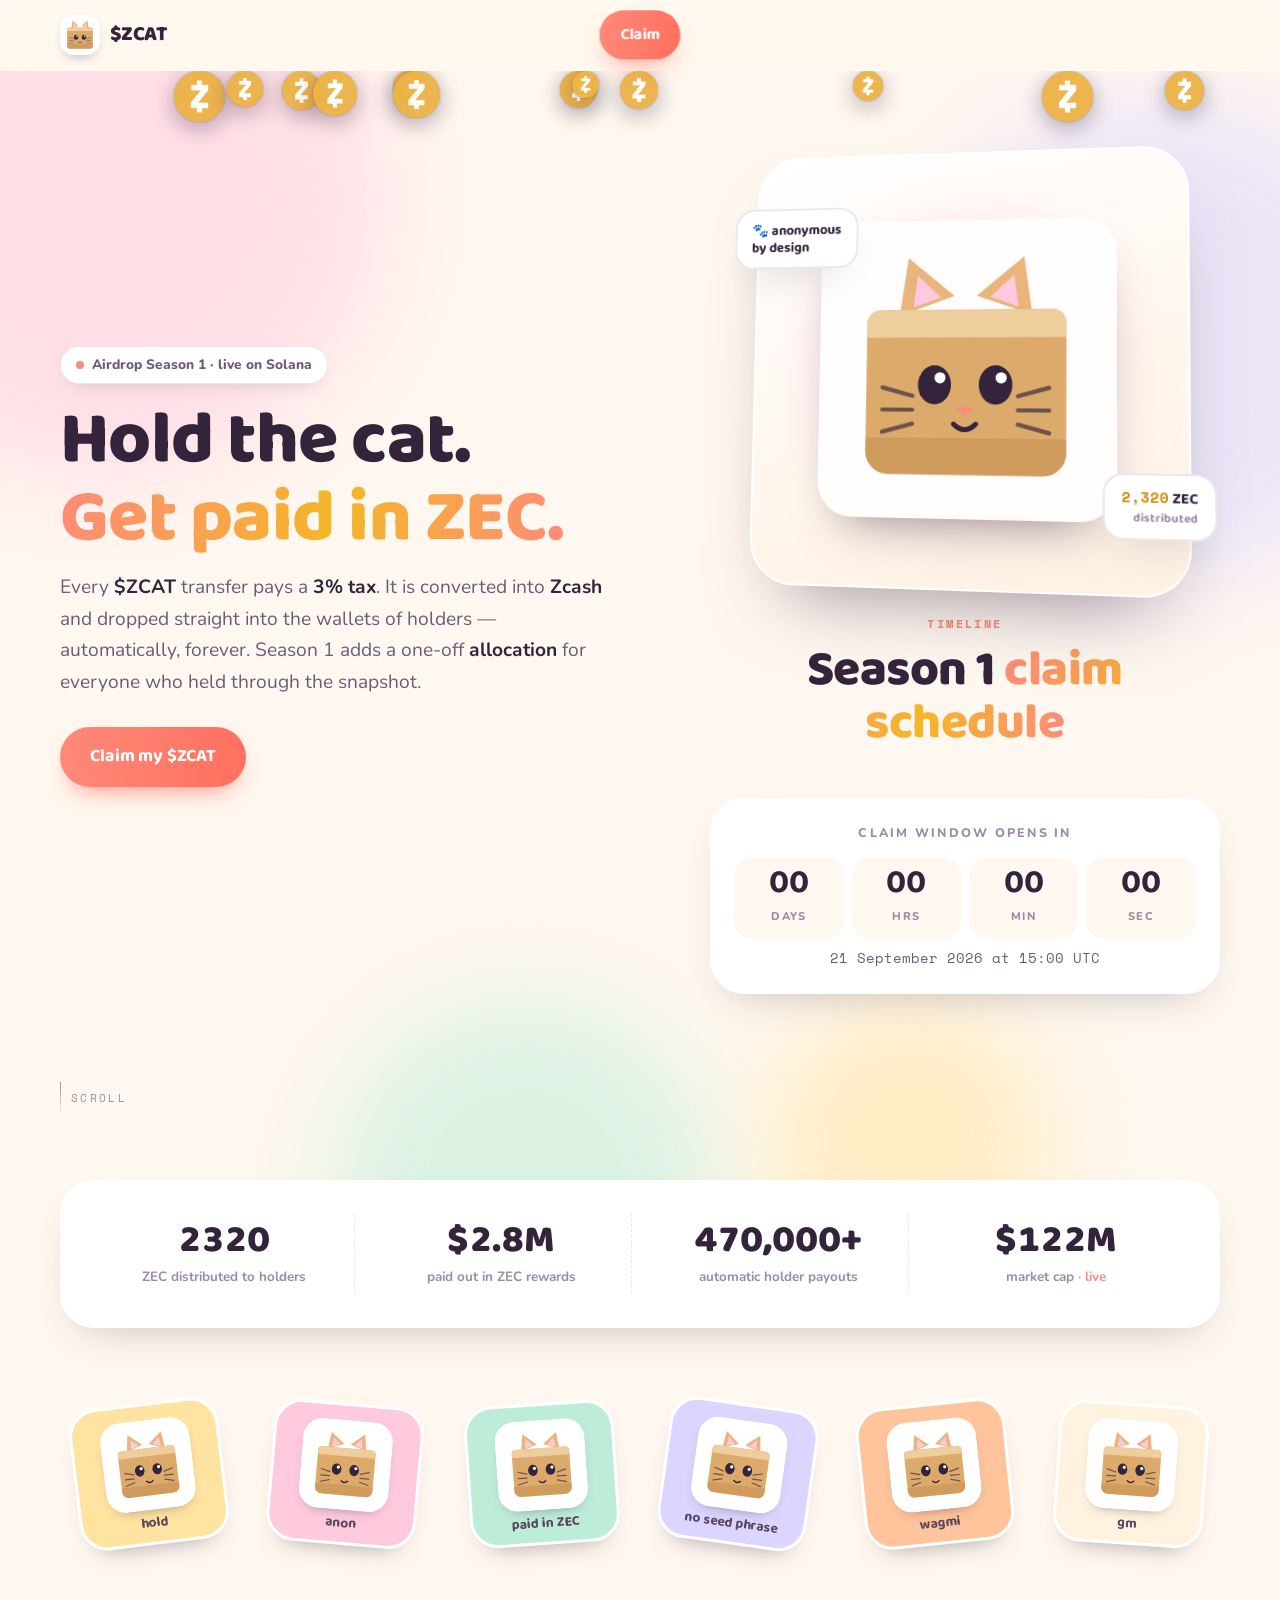
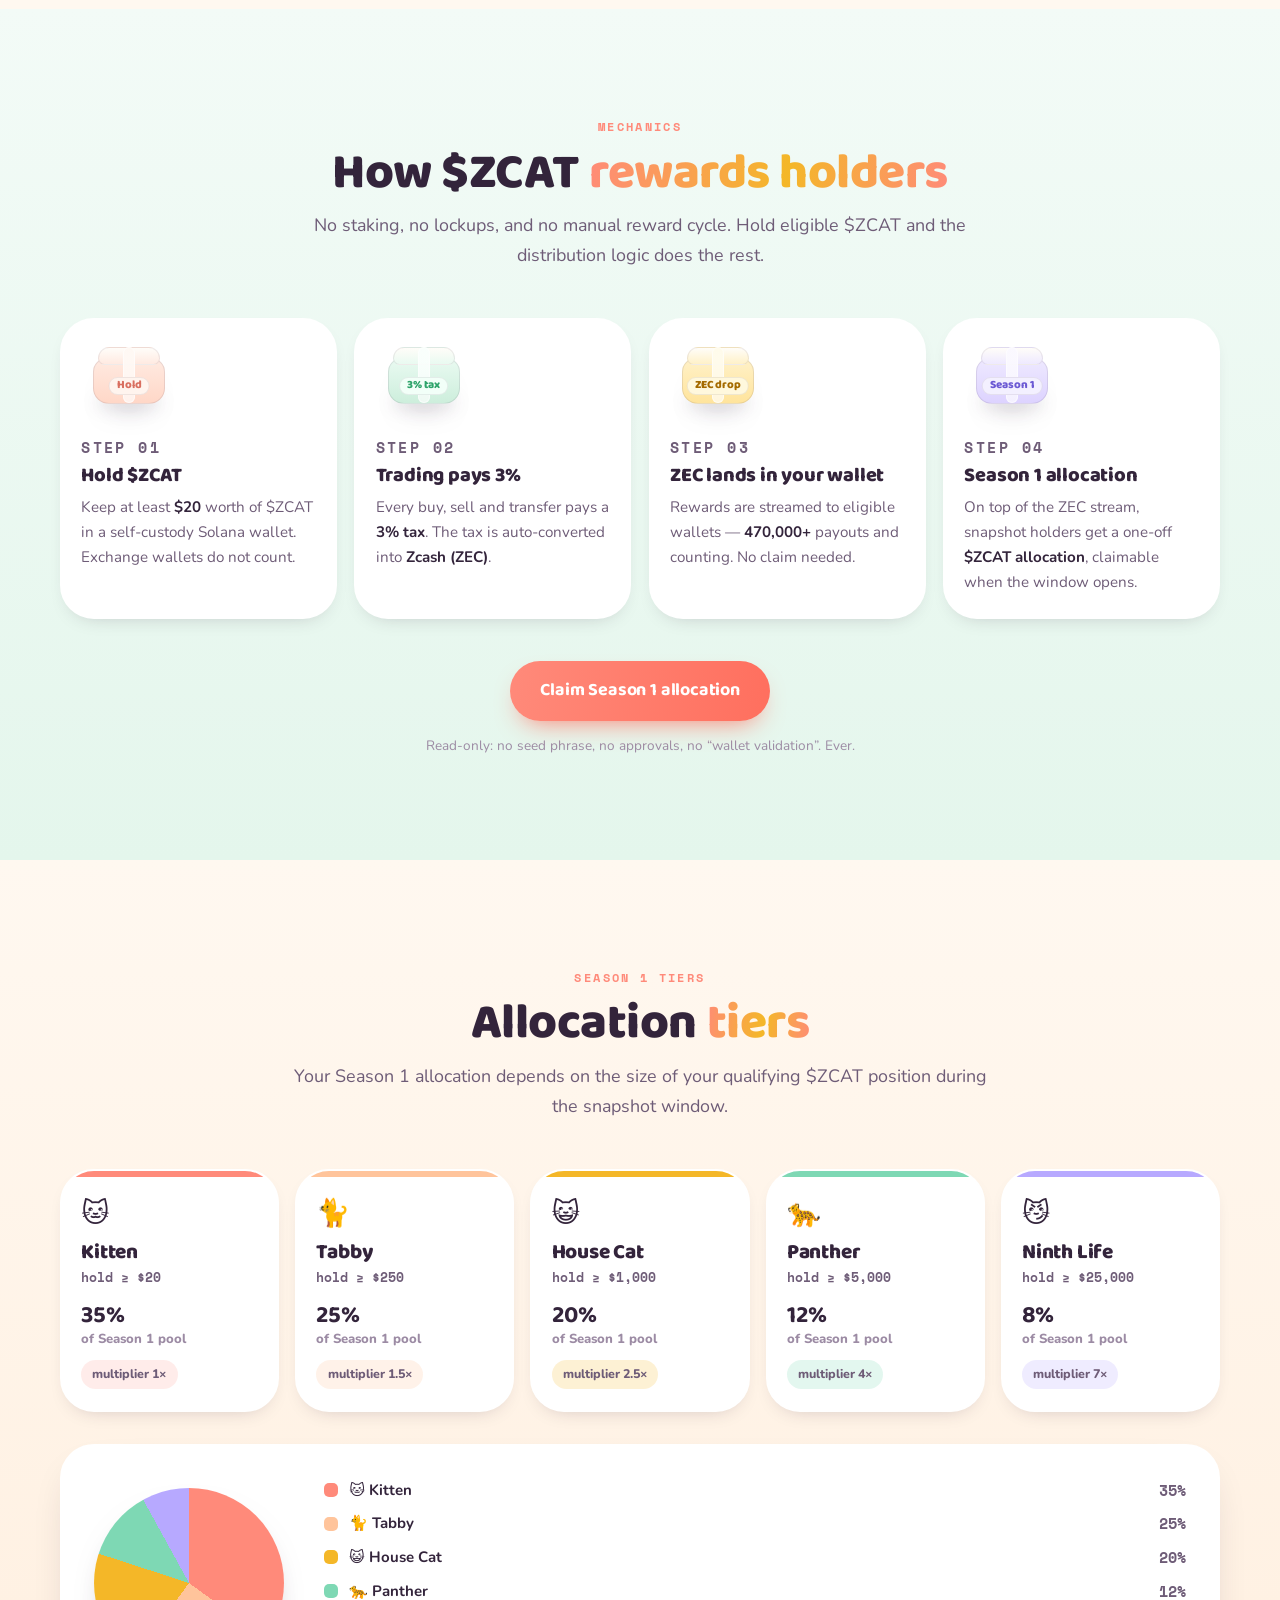
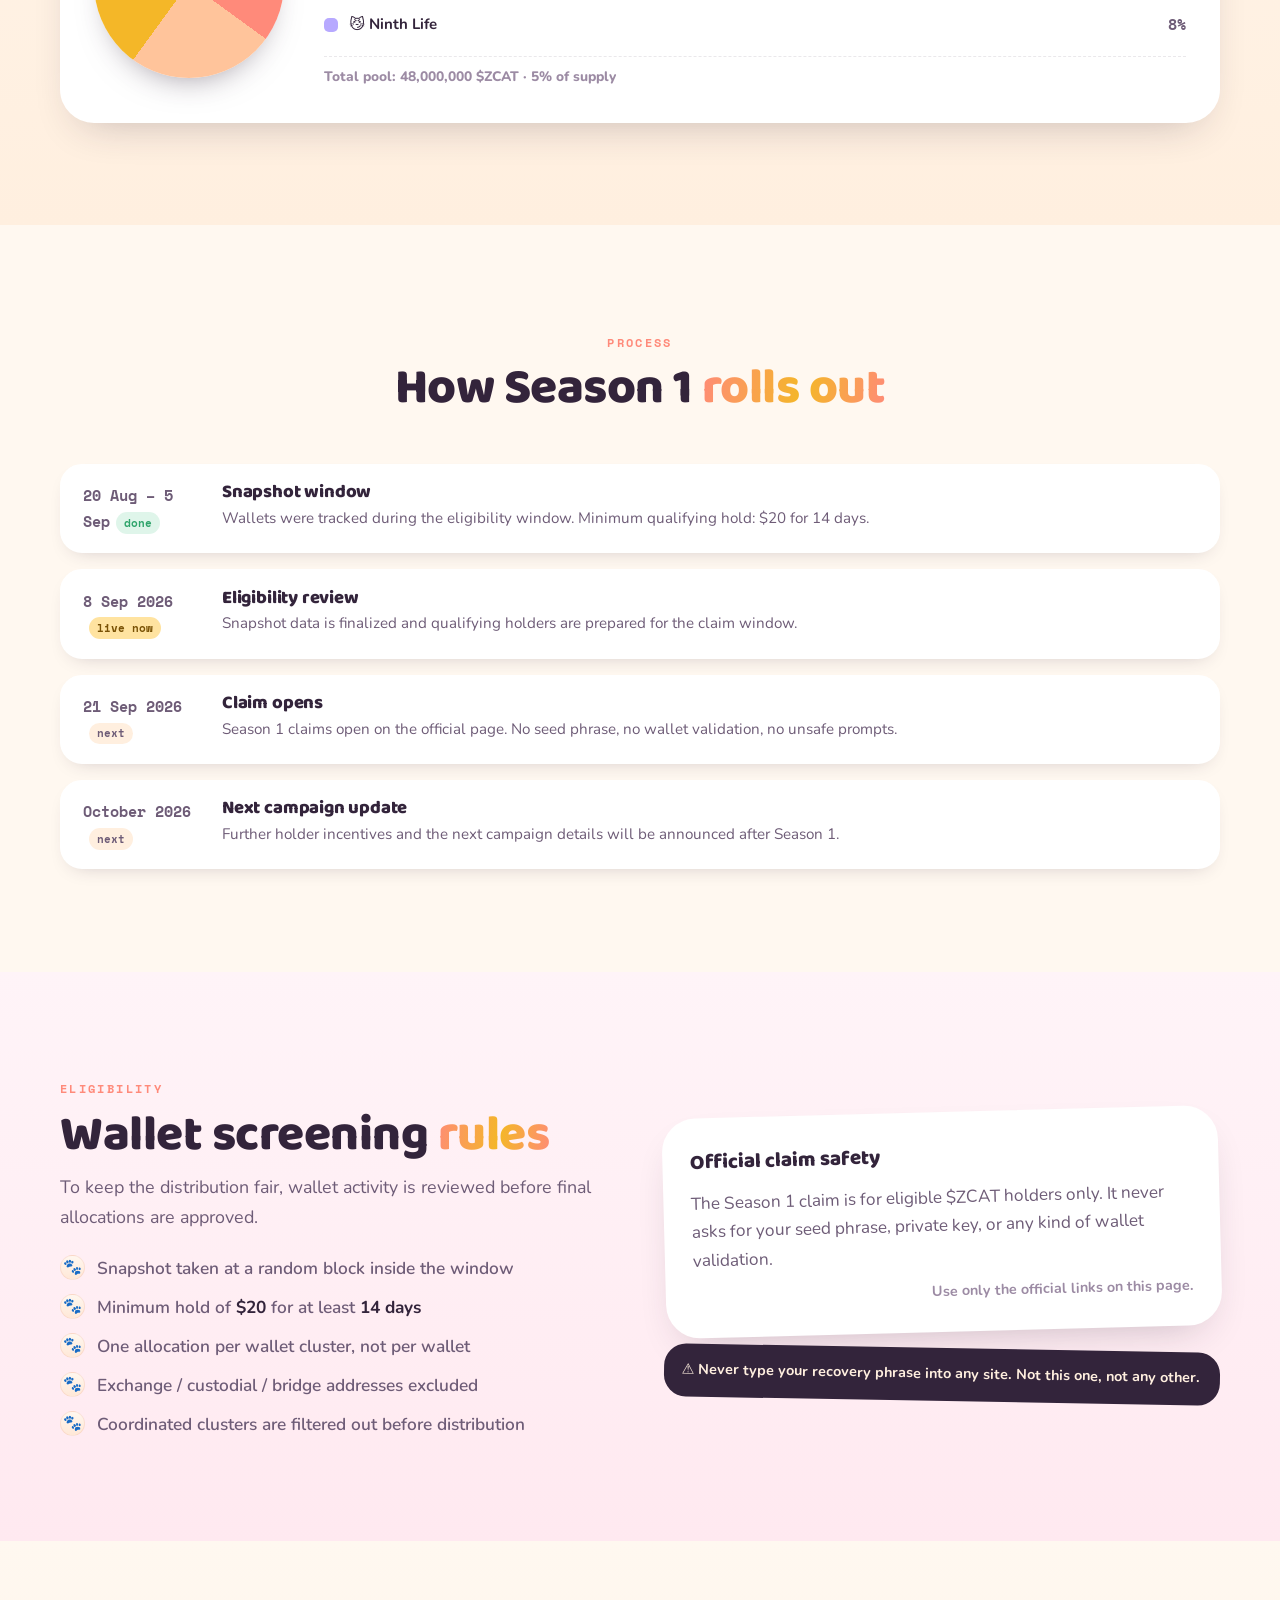
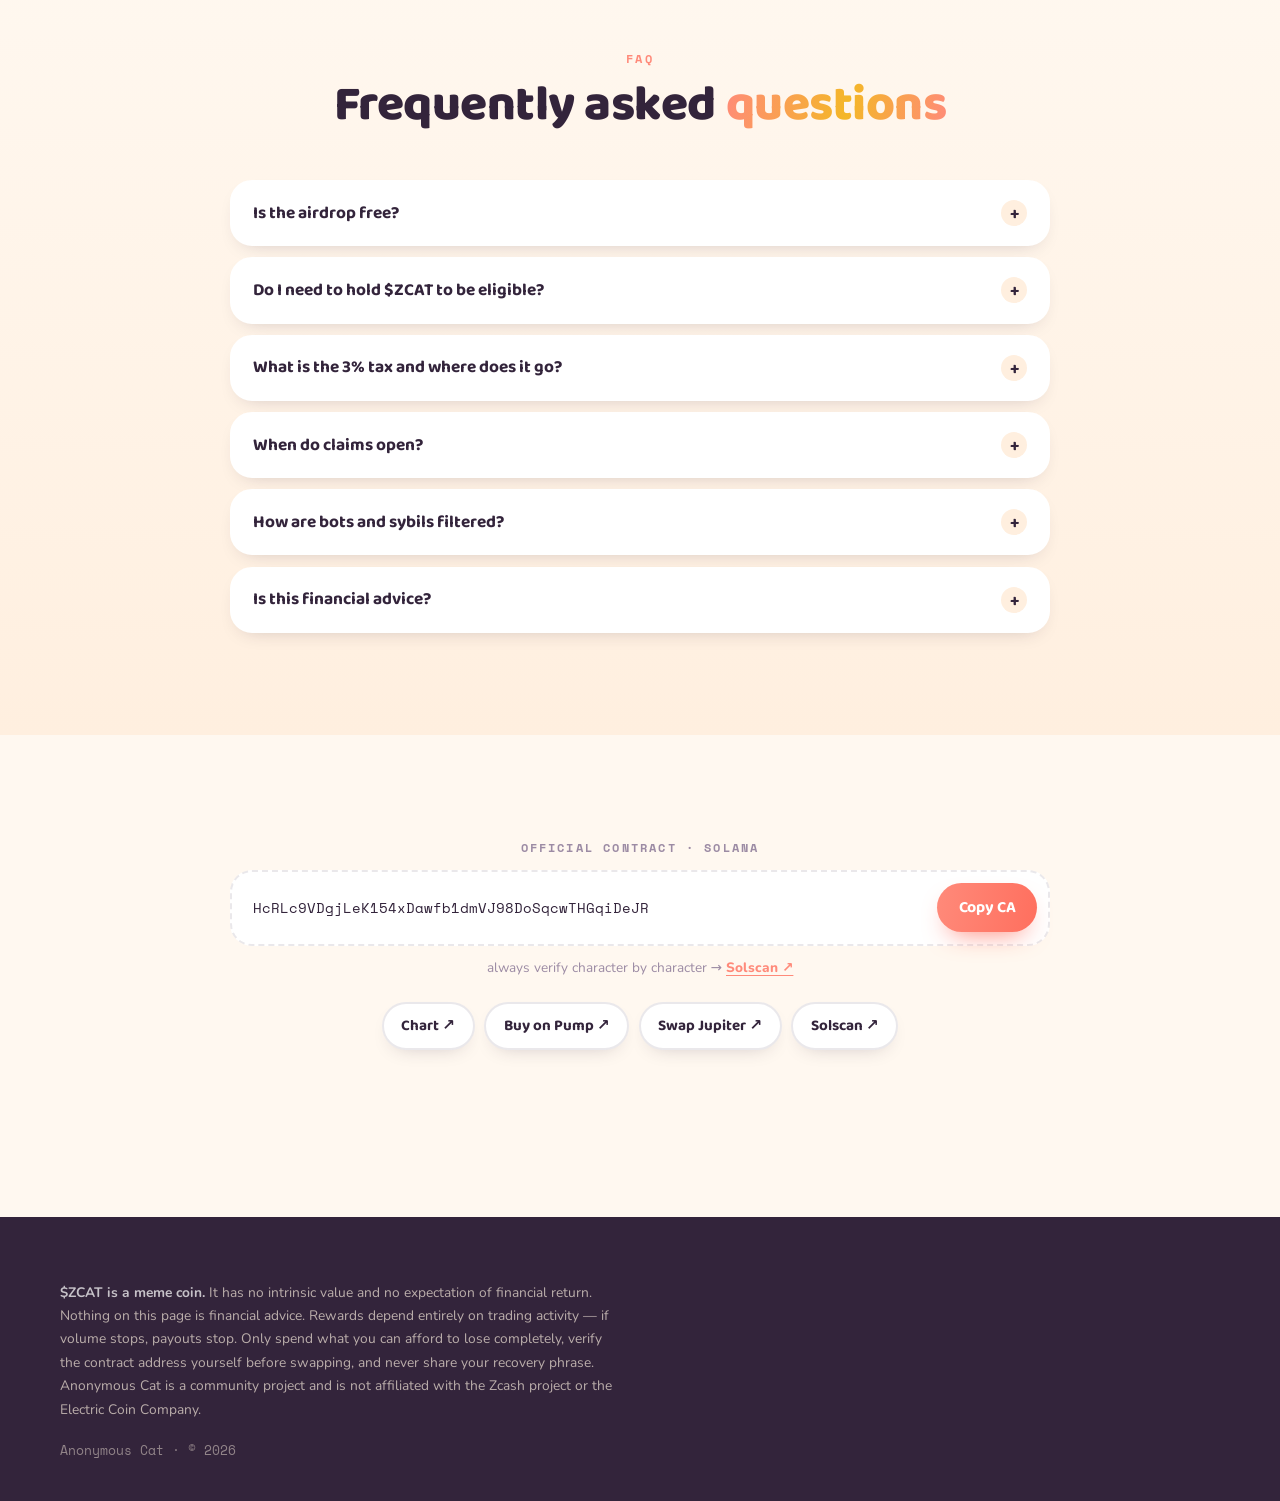
==== index.html @ 26d707ba "Add files via upload" ====
<!DOCTYPE html>
<html lang="en">
<head>
<meta charset="utf-8">
<meta name="viewport" content="width=device-width, initial-scale=1">
<title>ZCAT — Anonymous Cat · Airdrop Season 1</title>
<meta name="description" content="$ZCAT airdrop Season 1 on Solana. Hold the cat, get paid in ZEC. 3% of every transfer is converted to Zcash and dropped to holders.">
<meta name="theme-color" content="#FFF7EE">
<meta name="color-scheme" content="light">
<meta property="og:title" content="ZCAT — Anonymous Cat · Airdrop Season 1">
<meta property="og:description" content="Hold the cat, get paid in ZEC. 3% of every transfer goes to holders in Zcash.">
<meta property="og:image" content="img/og.jpg">
<meta name="twitter:card" content="summary_large_image">
<meta name="twitter:image" content="img/og.jpg">
<!-- иконки — официальный аватар токена из метаданных Dexscreener -->
<link rel="icon" href="https://cdn.dexscreener.com/cms/images/-DNNIYh0wlMsd_v4?width=128&height=128&quality=95&format=auto">
<link rel="apple-touch-icon" href="https://cdn.dexscreener.com/cms/images/-DNNIYh0wlMsd_v4?width=180&height=180&quality=95&format=auto">
<link rel="preconnect" href="https://fonts.googleapis.com">
<link rel="preconnect" href="https://fonts.gstatic.com" crossorigin>
<link rel="preconnect" href="https://cdn.dexscreener.com" crossorigin>
<link href="https://fonts.googleapis.com/css2?family=Baloo+2:wght@500;600;700;800&family=Nunito:wght@400;600;700;800&family=Space+Mono:wght@400;700&display=swap" rel="stylesheet">
<link rel="stylesheet" href="css/style.css?v=20260907p">
<script>
  /* фолбэк, если CDN недоступен: локальный векторный кот в пакете */
  function zcatFallback(img){
    img.onerror = null;
    img.src = 'img/cat-fallback.svg';
  }
</script>
</head>
<body>

<div class="progress" id="progress" aria-hidden="true"></div>

<!-- ============================ LIVE TICKER ============================ -->
<a class="ticker" id="ticker" href="https://dexscreener.com/solana/btccxxtfi7a9xjte1exkn38jgie35s6gnerxd8dm61rc" target="_blank" rel="noopener noreferrer" aria-label="Live ZCAT market data on Dexscreener">
  <span class="ticker__live">LIVE</span>
  <span class="ticker__sep"></span>
  <span class="ticker__item">ZCAT <b id="tkPrice">–</b></span>
  <span class="ticker__sep"></span>
  <span class="ticker__item hide-sm">24h <b id="tkChange">–</b></span>
  <span class="ticker__sep hide-sm"></span>
  <span class="ticker__item hide-sm">MCap <b id="tkMcap">–</b></span>
  <span class="ticker__sep hide-sm"></span>
  <span class="ticker__item hide-sm">Liq <b id="tkLiq">–</b></span>
  <span class="ticker__sep"></span>
  <span class="ticker__item">ZEC <b id="tkZec">–</b></span>
  <span class="ticker__note hide-sm">powered by Dexscreener</span>
</a>

<!-- ============================ HEADER ============================ -->
<header class="nav" id="nav">
  <div class="shell nav__in">
    <a class="brand" href="#top">
      <span class="brand__ava brand__ava--mat"><img referrerpolicy="no-referrer" src="https://cdn.dexscreener.com/cms/images/-DNNIYh0wlMsd_v4?width=200&height=200&quality=95&format=auto" alt="" width="40" height="40" data-img="logo" onerror="zcatFallback(this)"></span>
      <span class="brand__txt">$ZCAT</span>
    </a>

    <div class="nav__cta">
      <button class="btn btn--main mag" type="button" data-claim>Claim</button>
    </div>
  </div>
</header>

<main id="top">

<!-- ============================ HERO ============================ -->
<section class="hero">
  <div class="blobs" aria-hidden="true">
    <span class="blob blob--1"></span>
    <span class="blob blob--2"></span>
    <span class="blob blob--3"></span>
    <span class="blob blob--4"></span>
  </div>
  <div class="coins" id="coins" aria-hidden="true"></div>
  <div class="paws" id="paws" aria-hidden="true"></div>

  <div class="shell hero__in">
    <div class="hero__copy">
      <p class="chip reveal"><span class="chip__dot"></span> Airdrop Season 1 · live on Solana</p>

      <h1 class="hero__h reveal">
        Hold the cat.<br>
        <span class="grad">Get paid in ZEC.</span>
      </h1>

      <p class="hero__p reveal">
        Every <b>$ZCAT</b> transfer pays a <b>3% tax</b>. It is converted into <b>Zcash</b> and dropped straight
        into the wallets of holders — automatically, forever. Season 1 adds a one-off <b>allocation</b> for
        everyone who held through the snapshot.
      </p>

      <div class="hero__cta reveal">
        <button class="btn btn--main btn--xl mag" type="button" data-claim>Claim my $ZCAT</button>
      </div>

      <ul class="hero__trust reveal">
        <li><span><b>Solana</b> SPL</span></li>
        <li><span><b>ZCAT/ZEC</b> pair</span></li>
        <li><span><b>2,320 ZEC</b> already paid out</span></li>
        <li><span><b>470k+</b> payouts</span></li>
      </ul>
    </div>

    <div class="hero__art">
      <div class="hero__card" id="heroCard">
        <div class="hero__glow" aria-hidden="true"></div>
        <img class="hero__cat" id="heroCat"
             src="https://cdn.dexscreener.com/cms/images/-DNNIYh0wlMsd_v4?width=800&height=800&quality=95&format=auto"
             alt="ZCAT — Anonymous Cat" width="480" height="480"
             onerror="zcatFallback(this)">
        <div class="hero__tag hero__tag--l">🐾 anonymous<br>by design</div>
        <div class="hero__tag hero__tag--r"><span id="heroZecTicker">2,320</span> ZEC<br><i>distributed</i></div>
      </div>

      <div class="hero__schedule reveal" id="timeline">
        <header class="sec__head sec__head--hero">
          <p class="eyebrow">Timeline</p>
          <h2 class="sec__h">Season 1 <span class="grad">claim schedule</span></h2>
        </header>

        <div class="clock clock--hero">
          <p class="clock__label">Claim window opens in</p>
          <div class="clock__grid" id="clock">
            <div><b id="cdD">--</b><span>days</span></div>
            <div><b id="cdH">--</b><span>hrs</span></div>
            <div><b id="cdM">--</b><span>min</span></div>
            <div><b id="cdS">--</b><span>sec</span></div>
          </div>
          <p class="clock__date" id="claimDate">—</p>
        </div>
      </div>
    </div>
  </div>

  <div class="scroll-hint" aria-hidden="true"><span></span>scroll</div>
</section>

<!-- ============================ STATS ============================ -->
<section class="stats">
  <div class="shell stats__grid">
    <div class="stat reveal">
      <p class="stat__n"><span class="od" data-to="2320" data-dec="0">0</span></p>
      <p class="stat__l">ZEC distributed to holders</p>
    </div>
    <div class="stat reveal">
      <p class="stat__n">$<span class="od" data-to="2.8" data-dec="1">0</span>M</p>
      <p class="stat__l">paid out in ZEC rewards</p>
    </div>
    <div class="stat reveal">
      <p class="stat__n"><span class="od" data-to="470000" data-sep="1">0</span>+</p>
      <p class="stat__l">automatic holder payouts</p>
    </div>
    <div class="stat reveal">
      <p class="stat__n" id="statMcap">$122M</p>
      <p class="stat__l">market cap <i>· live</i></p>
    </div>
  </div>
</section>

<!-- ============================ STICKERS ============================ -->
<section class="tape" aria-label="ZCAT stickers">
  <div class="shell tape__in">
    <div class="sticker" style="--rot:-7deg;--bg:#FFE3A0"><img referrerpolicy="no-referrer" src="https://cdn.dexscreener.com/cms/images/-DNNIYh0wlMsd_v4?width=200&height=200&quality=95&format=auto" alt="ZCAT sticker" width="120" height="120" loading="lazy" onerror="zcatFallback(this)"><span>hold</span></div>
    <div class="sticker" style="--rot:5deg;--bg:#FFC9DE"><img referrerpolicy="no-referrer" src="https://cdn.dexscreener.com/cms/images/-DNNIYh0wlMsd_v4?width=200&height=200&quality=95&format=auto" alt="ZCAT sticker" width="120" height="120" loading="lazy" onerror="zcatFallback(this)"><span>anon</span></div>
    <div class="sticker" style="--rot:-4deg;--bg:#BDEDD8"><img referrerpolicy="no-referrer" src="https://cdn.dexscreener.com/cms/images/-DNNIYh0wlMsd_v4?width=200&height=200&quality=95&format=auto" alt="ZCAT sticker" width="120" height="120" loading="lazy" onerror="zcatFallback(this)"><span>paid in ZEC</span></div>
    <div class="sticker" style="--rot:8deg;--bg:#DCD5FF"><img referrerpolicy="no-referrer" src="https://cdn.dexscreener.com/cms/images/-DNNIYh0wlMsd_v4?width=200&height=200&quality=95&format=auto" alt="ZCAT sticker" width="120" height="120" loading="lazy" onerror="zcatFallback(this)"><span>no seed phrase</span></div>
    <div class="sticker" style="--rot:-6deg;--bg:#FFC49B"><img referrerpolicy="no-referrer" src="https://cdn.dexscreener.com/cms/images/-DNNIYh0wlMsd_v4?width=200&height=200&quality=95&format=auto" alt="ZCAT sticker" width="120" height="120" loading="lazy" onerror="zcatFallback(this)"><span>wagmi</span></div>
    <div class="sticker" style="--rot:4deg;--bg:#FFF3DF"><img referrerpolicy="no-referrer" src="https://cdn.dexscreener.com/cms/images/-DNNIYh0wlMsd_v4?width=200&height=200&quality=95&format=auto" alt="ZCAT sticker" width="120" height="120" loading="lazy" onerror="zcatFallback(this)"><span>gm</span></div>
  </div>
</section>

<!-- ============================ HOW IT WORKS ============================ -->
<section class="sec sec--mint" id="how">
  <div class="shell">
    <header class="sec__head reveal">
      <p class="eyebrow">Mechanics</p>
      <h2 class="sec__h">How $ZCAT <span class="grad">rewards holders</span></h2>
      <p class="sec__p">No staking, no lockups, and no manual reward cycle. Hold eligible $ZCAT and the distribution logic does the rest.</p>
    </header>

    <div class="steps">
      <article class="step reveal">
        <div class="step__ico" aria-hidden="true">
          <span class="step__parcel"><span class="step__parcel-label">Hold</span></span>
        </div>
        <p class="step__n">Step 01</p>
        <h3>Hold $ZCAT</h3>
        <p>Keep at least <b>$20</b> worth of $ZCAT in a self-custody Solana wallet. Exchange wallets do not count.</p>
      </article>
      <article class="step reveal">
        <div class="step__ico" aria-hidden="true">
          <span class="step__parcel"><span class="step__parcel-label">3% tax</span></span>
        </div>
        <p class="step__n">Step 02</p>
        <h3>Trading pays 3%</h3>
        <p>Every buy, sell and transfer pays a <b>3% tax</b>. The tax is auto-converted into <b>Zcash (ZEC)</b>.</p>
      </article>
      <article class="step reveal">
        <div class="step__ico" aria-hidden="true">
          <span class="step__parcel"><span class="step__parcel-label">ZEC drop</span></span>
        </div>
        <p class="step__n">Step 03</p>
        <h3>ZEC lands in your wallet</h3>
        <p>Rewards are streamed to eligible wallets — <b>470,000+</b> payouts and counting. No claim needed.</p>
      </article>
      <article class="step reveal">
        <div class="step__ico" aria-hidden="true">
          <span class="step__parcel"><span class="step__parcel-label">Season 1</span></span>
        </div>
        <p class="step__n">Step 04</p>
        <h3>Season 1 allocation</h3>
        <p>On top of the ZEC stream, snapshot holders get a one-off <b>$ZCAT allocation</b>, claimable when the window opens.</p>
      </article>
    </div>

    <div class="steps__cta reveal">
      <button class="btn btn--main btn--xl mag" type="button" data-claim>Claim Season 1 allocation</button>
      <p class="steps__note">Read-only: no seed phrase, no approvals, no “wallet validation”. Ever.</p>
    </div>
  </div>
</section>

<!-- ============================ TIERS ============================ -->
<section class="sec sec--cream" id="tiers">
  <div class="shell">
    <header class="sec__head reveal">
      <p class="eyebrow">Season 1 tiers</p>
      <h2 class="sec__h">Allocation <span class="grad">tiers</span></h2>
      <p class="sec__p">Your Season 1 allocation depends on the size of your qualifying $ZCAT position during the snapshot window.</p>
    </header>

    <div class="tiers" id="tiersGrid"></div>

    <div class="pool reveal">
      <div class="pool__chart" id="poolChart" style="--p1:35;--p2:25;--p3:20;--p4:12;--p5:8" role="img" aria-label="Allocation split by tier"></div>
      <div class="pool__legend" id="poolLegend"></div>
    </div>
  </div>
</section>

<!-- ============================ TIMELINE ============================ -->
<section class="sec">
  <div class="shell">
    <header class="sec__head reveal">
      <p class="eyebrow">Process</p>
      <h2 class="sec__h">How Season 1 <span class="grad">rolls out</span></h2>
    </header>

    <ol class="tl" id="tlList"></ol>
  </div>
</section>

<!-- ============================ RULES ============================ -->
<section class="sec sec--pink" id="rules">
  <div class="shell rules">
    <div class="rules__copy">
      <p class="eyebrow reveal">Eligibility</p>
      <h2 class="sec__h reveal">Wallet screening <span class="grad">rules</span></h2>
      <p class="sec__p reveal">To keep the distribution fair, wallet activity is reviewed before final allocations are approved.</p>
      <ul class="ticks reveal">
        <li><span class="tick__icon" aria-hidden="true">🐾</span><span>Snapshot taken at a random block inside the window</span></li>
        <li><span class="tick__icon" aria-hidden="true">🐾</span><span>Minimum hold of <b>$20</b> for at least <b>14 days</b></span></li>
        <li><span class="tick__icon" aria-hidden="true">🐾</span><span>One allocation per wallet cluster, not per wallet</span></li>
        <li><span class="tick__icon" aria-hidden="true">🐾</span><span>Exchange / custodial / bridge addresses excluded</span></li>
        <li><span class="tick__icon" aria-hidden="true">🐾</span><span>Coordinated clusters are filtered out before distribution</span></li>
      </ul>
    </div>
    <div class="rules__art reveal">
      <div class="rules__card">
        <p class="rules__q">Official claim safety</p>
        <p class="rules__a">
          The Season 1 claim is for eligible $ZCAT holders only. It never asks for your seed phrase,
          private key, or any kind of wallet validation.
        </p>
        <p class="rules__sign">Use only the official links on this page.</p>
      </div>
      <div class="rules__warn">
        ⚠️ Never type your recovery phrase into any site. Not this one, not any other.
      </div>
    </div>
  </div>
</section>

<!-- ============================ FAQ ============================ -->
<section class="sec sec--cream" id="faq">
  <div class="shell faq">
    <header class="sec__head reveal">
      <p class="eyebrow">FAQ</p>
      <h2 class="sec__h">Frequently asked <span class="grad">questions</span></h2>
    </header>
    <div class="faq__list" id="faqList"></div>
  </div>
</section>

<!-- ============================ CONTRACT ============================ -->
<section class="sec" id="contract">
  <div class="shell">
    <div class="ca reveal">
      <p class="ca__label">Official contract · Solana</p>
      <div class="ca__box">
        <code id="caCode">HcRLc9VDgjLeK154xDawfb1dmVJ98DoSqcwTHGqiDeJR</code>
        <button class="btn btn--main mag" id="copyBtn" type="button" data-ca="HcRLc9VDgjLeK154xDawfb1dmVJ98DoSqcwTHGqiDeJR">Copy CA</button>
      </div>
      <p class="ca__verify">always verify character by character →
        <a href="https://solscan.io/token/HcRLc9VDgjLeK154xDawfb1dmVJ98DoSqcwTHGqiDeJR" target="_blank" rel="noopener noreferrer">Solscan ↗</a>
      </p>
      <div class="links" id="links"></div>
    </div>
  </div>
</section>

</main>

<!-- ============================ FOOTER ============================ -->
<footer class="foot">
  <div class="shell foot__in">
    <p class="foot__legal">
      <b>$ZCAT is a meme coin.</b> It has no intrinsic value and no expectation of financial return.
      Nothing on this page is financial advice. Rewards depend entirely on trading activity — if volume stops,
      payouts stop. Only spend what you can afford to lose completely, verify the contract address yourself
      before swapping, and never share your recovery phrase. Anonymous Cat is a community project and is not
      affiliated with the Zcash project or the Electric Coin Company.
    </p>
    <p class="foot__meta">Anonymous Cat · © <span id="year">2026</span></p>
  </div>
</footer>

<div class="toast" id="toast" hidden></div>

<script src="js/config.js?v=20260907p"></script>
<script src="js/main.js?v=20260907p"></script>
</body>
</html>
---- css/style.css ----
/* ============================================================
   ZCAT — Anonymous Cat · Airdrop Season 1
   Pastel landing. Vanilla HTML/CSS/JS, no build step.
   ============================================================ */

:root{
  /* palette */
  --cream:#FFF8F0;
  --cream2:#FFEFDF;
  --card:#FFFFFF;
  --ink:#33243B;
  --ink2:#6E5C77;
  --ink3:#9C8BA4;
  --line:rgba(51,36,59,.10);
  --coral:#FF8A7A;
  --peach:#FFC49B;
  --pink:#FFC9DE;
  --mint:#BDEDD8;
  --lilac:#DCD5FF;
  --butter:#FFE3A0;
  --zec:#F4B728;
  --zec2:#CE8B0E;

  /* shapes */
  --r:22px;
  --r-lg:34px;
  --sh:0 18px 44px -22px rgba(51,36,59,.32);
  --sh-sm:0 8px 20px -12px rgba(51,36,59,.28);

  /* type */
  --disp:"Baloo 2",system-ui,sans-serif;
  --body:"Nunito",system-ui,-apple-system,sans-serif;
  --mono:"Space Mono",ui-monospace,monospace;

  --shell:min(1160px,calc(100% - 2.4rem));
  --nav-h:70px;
}

*{box-sizing:border-box}
html{scroll-behavior:smooth;scroll-padding-top:calc(var(--nav-h) + 34px);-webkit-text-size-adjust:100%}
body{
  margin:0;background:var(--cream);color:var(--ink);
  font-family:var(--body);font-size:clamp(1rem,.97rem + .18vw,1.08rem);line-height:1.65;
  overflow-x:hidden;-webkit-font-smoothing:antialiased;
}
img{display:block;max-width:100%;height:auto}
a{color:inherit;text-decoration:none}
h1,h2,h3{margin:0;font-family:var(--disp);font-weight:800;line-height:1.06;letter-spacing:-.01em}
p{margin:0}
button{font:inherit;color:inherit}
code{font-family:var(--mono)}
.shell{width:var(--shell);margin-inline:auto}
[hidden]{display:none !important}
:focus-visible{outline:3px solid var(--coral);outline-offset:3px;border-radius:8px}
::selection{background:var(--butter);color:var(--ink)}
.grad{
  background:linear-gradient(100deg,var(--coral),var(--zec) 55%,var(--coral));
  -webkit-background-clip:text;background-clip:text;color:transparent;
}
.muted{color:var(--ink3);font-size:.9em}
.muted code{background:rgba(51,36,59,.06);padding:.1em .4em;border-radius:6px;font-size:.92em}

/* ---------------- scroll progress ---------------- */
.progress{
  position:fixed;left:0;top:0;height:5px;z-index:120;width:0%;
  background:linear-gradient(90deg,var(--coral),var(--butter),var(--mint),var(--lilac));
  border-radius:0 6px 6px 0;transition:width .1s linear;
}

/* ---------------- top ticker ---------------- */
.ticker{
  position:relative;z-index:110;display:flex;align-items:center;gap:.7rem;
  padding:.5rem clamp(.8rem,3vw,2rem);overflow:hidden;
  background:var(--ink);color:#FFF6EA;font-family:var(--mono);font-size:.74rem;
  letter-spacing:.03em;
}
.ticker__live{display:flex;align-items:center;gap:.4rem;color:#9CFFC9;font-weight:700}
.ticker__live::before{content:"";width:7px;height:7px;border-radius:50%;background:#4BE38A;animation:blip 1.6s infinite}
@keyframes blip{0%,100%{opacity:1;box-shadow:0 0 0 0 rgba(75,227,138,.6)}50%{opacity:.5;box-shadow:0 0 0 6px rgba(75,227,138,0)}}
.ticker__sep{width:1px;height:12px;background:rgba(255,255,255,.18)}
.ticker__item b{color:var(--butter);font-weight:700}
.ticker__note{margin-left:auto;opacity:.45;font-size:.68rem}
@media(max-width:860px){.hide-sm{display:none}}

/* ---------------- nav ---------------- */
.nav{
  position:sticky;top:0;z-index:100;
  background:rgba(255,248,240,.72);backdrop-filter:blur(14px) saturate(1.3);
  border-bottom:1px solid transparent;transition:border-color .3s,box-shadow .3s,background .3s;
}
.nav.is-stuck{border-bottom-color:var(--line);box-shadow:0 10px 30px -22px rgba(51,36,59,.5)}
.nav__in{position:relative;display:flex;align-items:center;gap:1rem;min-height:var(--nav-h)}
.brand{display:flex;align-items:center;gap:.6rem;font-family:var(--disp);font-weight:800;font-size:1.3rem;letter-spacing:-.02em;position:relative;z-index:1}
.brand__ava{
  width:40px;height:40px;border-radius:14px;overflow:hidden;flex:0 0 auto;
  background:linear-gradient(140deg,var(--peach),var(--pink));
  box-shadow:0 6px 14px -6px rgba(255,138,122,.8);
}
.brand__ava img{width:100%;height:100%;object-fit:cover}
.brand__ava--mat{background:#fff;padding:2px;box-shadow:0 6px 14px -8px rgba(51,36,59,.6)}
.brand__txt i{font-style:normal;color:var(--coral)}
.nav__links{display:none}
.nav__cta{
  position:absolute;left:50%;top:50%;transform:translate(-50%,-50%);
  display:flex;align-items:center;gap:.6rem;
}

/* buttons */
.btn{
  display:inline-flex;align-items:center;justify-content:center;gap:.5rem;
  padding:.72rem 1.35rem;border:0;border-radius:999px;cursor:pointer;
  font-family:var(--disp);font-weight:700;font-size:1rem;letter-spacing:-.01em;
  transition:transform .18s cubic-bezier(.2,.9,.3,1.3),box-shadow .25s,filter .2s;
  will-change:transform;
}
.btn--main{
  background:linear-gradient(100deg,var(--coral),#FF6F5E);color:#fff;
  box-shadow:0 12px 26px -12px rgba(255,111,94,.9);
}
.btn--main:hover{filter:brightness(1.06);box-shadow:0 16px 32px -12px rgba(255,111,94,1)}
.btn--ghost{background:#fff;color:var(--ink);border:2px solid var(--line);box-shadow:var(--sh-sm)}
.btn--ghost:hover{border-color:var(--coral);color:var(--coral)}
.btn--xl{padding:.95rem 1.9rem;font-size:1.12rem}
@keyframes spin{to{transform:rotate(360deg)}}

@media(max-width:760px){
  .nav__in{grid-template-columns:auto 1fr auto;min-height:auto;padding:.75rem 0;gap:.75rem}
  .nav__cta{grid-column:2;justify-self:center}
  .nav__cta .btn{min-width:108px;padding:.66rem 1.15rem}
}

/* ---------------- hero ---------------- */
.hero{position:relative;padding:clamp(2.5rem,6vw,5rem) 0 4rem;overflow:hidden}
.hero__in{position:relative;z-index:3;display:grid;grid-template-columns:1.08fr .92fr;gap:clamp(1.5rem,4vw,3.5rem);align-items:center}
.blobs{position:absolute;inset:0;z-index:1;pointer-events:none}
.blob{position:absolute;border-radius:50%;filter:blur(50px);opacity:.55}
.blob--1{width:44vw;height:44vw;background:var(--pink);left:-14vw;top:-12vw;animation:float1 18s ease-in-out infinite}
.blob--2{width:38vw;height:38vw;background:var(--lilac);right:-10vw;top:2vw;animation:float2 22s ease-in-out infinite}
.blob--3{width:30vw;height:30vw;background:var(--mint);left:26vw;bottom:-16vw;animation:float1 26s ease-in-out infinite reverse}
.blob--4{width:22vw;height:22vw;background:var(--butter);right:18vw;bottom:-8vw;animation:float2 20s ease-in-out infinite}
@keyframes float1{0%,100%{transform:translate(0,0) scale(1)}50%{transform:translate(4vw,3vw) scale(1.08)}}
@keyframes float2{0%,100%{transform:translate(0,0) scale(1)}50%{transform:translate(-3vw,4vw) scale(1.12)}}

.chip{
  display:inline-flex;align-items:center;gap:.5rem;padding:.42rem .95rem;border-radius:999px;
  background:#fff;border:1px solid var(--line);box-shadow:var(--sh-sm);
  font-weight:800;font-size:.86rem;color:var(--ink2);
}
.chip__dot{width:8px;height:8px;border-radius:50%;background:var(--coral);animation:blip 2s infinite}
.hero__h{font-size:clamp(2.6rem,6.4vw,4.6rem);margin:1.1rem 0 .9rem}
.hero__p{max-width:34rem;color:var(--ink2);font-size:clamp(1.02rem,1.6vw,1.2rem)}
.hero__p b{color:var(--ink)}
.hero__cta{display:flex;flex-wrap:wrap;gap:.8rem;margin:1.8rem 0 1.4rem}
.hero__trust{display:flex;flex-wrap:wrap;gap:.5rem .6rem;list-style:none;padding:0;margin:0}
.hero__trust li{
  display:inline-flex;align-items:center;justify-content:center;
  min-height:34px;padding:.42rem .9rem;border-radius:999px;background:rgba(255,255,255,.75);
  border:1px solid var(--line);font-size:.82rem;font-weight:700;line-height:1;color:var(--ink2);
}
.hero__trust li span{display:block;line-height:1.05;white-space:nowrap}
.hero__trust b{color:var(--ink)}

/* hero art */
.hero__art{position:relative;display:grid;justify-items:center;align-content:start;gap:1.35rem}
.hero__schedule{width:min(100%,520px)}
.sec__head--hero{max-width:none;margin:0 0 1rem;text-align:center}
.clock--hero{margin:0}
.hero__card{
  position:relative;width:min(100%,440px);aspect-ratio:1;border-radius:46px;
  background:linear-gradient(160deg,#fff,#FFF1E2);border:2px solid #fff;
  box-shadow:0 40px 80px -40px rgba(51,36,59,.55);
  display:grid;place-items:center;padding:1.6rem;
  transform:perspective(900px) rotateY(-8deg) rotateX(4deg);
  transition:transform .5s cubic-bezier(.2,.9,.3,1.1);
}
.hero__card:hover{transform:perspective(900px) rotateY(0deg) rotateX(0deg)}
.hero__glow{
  position:absolute;inset:8%;border-radius:50%;
  background:radial-gradient(circle,rgba(255,196,155,.55),rgba(255,201,222,.25) 55%,transparent 70%);
  filter:blur(24px);animation:pulse 5s ease-in-out infinite;
}
@keyframes pulse{0%,100%{transform:scale(1);opacity:.9}50%{transform:scale(1.07);opacity:1}}
.hero__cat{
  position:relative;width:78%;aspect-ratio:1;object-fit:contain;border-radius:36px;
  background:rgba(255,255,255,.92);padding:10px;
  box-shadow:0 26px 50px -26px rgba(51,36,59,.55);
  animation:bob 5.5s ease-in-out infinite;
}
@keyframes bob{0%,100%{transform:translateY(-8px)}50%{transform:translateY(10px)}}
.hero__tag{
  position:absolute;background:#fff;border:2px solid var(--line);border-radius:20px;
  padding:.7rem 1rem;font-family:var(--disp);font-weight:700;font-size:.9rem;line-height:1.25;
  box-shadow:var(--sh);animation:bob 6s ease-in-out infinite;
}
.hero__tag i{font-style:normal;color:var(--ink3);font-size:.8em}
.hero__tag--l{left:-6%;top:12%}
.hero__tag--r{right:-6%;bottom:12%;text-align:right;animation-delay:-2.5s}
.hero__tag--r span{color:var(--zec2);font-family:var(--mono)}

/* floating coins + paws */
.coins,.paws{position:absolute;inset:0;z-index:2;pointer-events:none;overflow:hidden}
.coin{
  position:absolute;width:34px;height:34px;border-radius:50%;
  background:radial-gradient(circle at 32% 28%,#FFE9A8,var(--zec) 60%,var(--zec2));
  box-shadow:inset 0 0 0 3px rgba(255,255,255,.35),0 8px 16px -8px rgba(206,139,14,.8);
  display:grid;place-items:center;font-family:var(--mono);font-size:.62rem;font-weight:700;color:#7A5205;
  animation:rise linear infinite;
}
.coin::after{content:"Z";font-family:var(--disp);font-size:1.05rem}
@keyframes rise{
  0%{transform:translateY(110vh) rotate(0deg);opacity:0}
  10%{opacity:.9}
  90%{opacity:.9}
  100%{transform:translateY(-20vh) rotate(360deg);opacity:0}
}
.float{
  position:absolute;width:38px;height:auto;opacity:.95;animation:rise linear infinite;
  filter:drop-shadow(0 6px 12px rgba(51,36,59,.30)) drop-shadow(0 0 1px rgba(51,36,59,.35));
}
.paw{position:absolute;font-size:1.2rem;opacity:0;animation:pawFade 1.1s ease-out forwards}
@keyframes pawFade{0%{opacity:.7;transform:translate(-50%,-50%) scale(.5) rotate(var(--rot,0deg))}100%{opacity:0;transform:translate(-50%,-160%) scale(1.35) rotate(var(--rot,0deg))}}

.scroll-hint{
  position:relative;z-index:3;width:var(--shell);margin:2.5rem auto 0;
  display:flex;align-items:center;gap:.6rem;font-family:var(--mono);font-size:.7rem;
  letter-spacing:.22em;text-transform:uppercase;color:var(--ink3);
}
.scroll-hint span{display:block;width:1px;height:34px;background:linear-gradient(var(--ink3),transparent);animation:slip 2s ease-in-out infinite}
@keyframes slip{0%,100%{transform:scaleY(.5);opacity:.4}50%{transform:scaleY(1);opacity:1}}

@media(max-width:940px){
  .hero__in{grid-template-columns:1fr;gap:2.5rem}
  .hero__art{order:-1}
  .hero__card{width:min(78%,340px)}
  .hero__tag{font-size:.8rem;padding:.55rem .8rem}
  .hero__tag--l{left:0}
  .hero__tag--r{right:0}
}

/* ---------------- stats ---------------- */
.stats{position:relative;z-index:3;padding:0 0 clamp(2rem,5vw,3.5rem)}
.stats__grid{
  display:grid;grid-template-columns:repeat(4,1fr);gap:1rem;
  background:#fff;border:2px solid #fff;border-radius:var(--r-lg);
  box-shadow:var(--sh);padding:clamp(1.2rem,3vw,2rem);
}
.stat{text-align:center;padding:.4rem .6rem;border-right:1px dashed var(--line)}
.stat:last-child{border-right:0}
.stat__n{font-family:var(--disp);font-weight:800;font-size:clamp(1.5rem,3.4vw,2.4rem);line-height:1.1;color:var(--ink);font-variant-numeric:tabular-nums;white-space:nowrap}
.stat__l{font-size:.84rem;color:var(--ink3);font-weight:700;margin-top:.2rem}
.stat__l i{font-style:normal;color:var(--coral)}
@media(max-width:760px){
  .stats__grid{grid-template-columns:1fr 1fr;gap:1.2rem}
  .stat:nth-child(2){border-right:0}
  .stat:nth-child(1),.stat:nth-child(2){border-bottom:1px dashed var(--line);padding-bottom:1rem}
}

/* ---------------- generic section ---------------- */
.sec{position:relative;padding:clamp(3.5rem,8vw,6.5rem) 0}
.sec--cream{background:linear-gradient(180deg,var(--cream),var(--cream2))}
.sec--mint{background:linear-gradient(180deg,#F3FBF7,#E4F6EC)}
.sec--pink{background:linear-gradient(180deg,#FFF4F8,#FFE9F0)}
.sec__head{max-width:44rem;margin:0 auto clamp(2rem,4vw,3rem);text-align:center}
.eyebrow{
  display:inline-block;font-family:var(--mono);font-size:.74rem;letter-spacing:.2em;text-transform:uppercase;
  color:var(--coral);font-weight:700;margin-bottom:.7rem;
}
.sec__h{font-size:clamp(1.9rem,4.6vw,3.1rem);margin-bottom:.7rem}
.sec__p{color:var(--ink2);font-size:clamp(1rem,1.5vw,1.12rem)}
.sec__p b{color:var(--ink)}

/* ---------------- sticker tape ---------------- */
.tape{padding:clamp(.5rem,2vw,1.2rem) 0 clamp(2.5rem,6vw,4rem)}
.tape__in{display:grid;grid-template-columns:repeat(6,minmax(0,1fr));gap:clamp(.6rem,1.6vw,1.2rem);justify-items:center}
.sticker{
  position:relative;display:grid;place-items:center;gap:.35rem;width:100%;max-width:150px;
  padding:.9rem .6rem .7rem;border-radius:28px;background:var(--bg,#fff);border:3px solid #fff;
  box-shadow:0 14px 26px -18px rgba(51,36,59,.55);
  transform:rotate(var(--rot,0deg));transition:transform .25s cubic-bezier(.2,.9,.3,1.3),box-shadow .25s;
}
.sticker:hover{transform:rotate(0deg) translateY(-8px) scale(1.06);box-shadow:0 22px 34px -18px rgba(51,36,59,.6);z-index:2}
.sticker img{
  width:72%;aspect-ratio:1;object-fit:contain;border-radius:20px;
  background:#fff;padding:5px;box-shadow:0 6px 14px -10px rgba(51,36,59,.7);
}
.sticker span{font-family:var(--disp);font-weight:700;font-size:.86rem;color:#5A465F;text-align:center;line-height:1.1}
@media(max-width:860px){.tape__in{grid-template-columns:repeat(3,minmax(0,1fr))}}
@media(max-width:420px){.tape__in{grid-template-columns:repeat(2,minmax(0,1fr))}.sticker span{font-size:.74rem}}

/* CTA под шагами */
.steps__cta{text-align:center;margin-top:2.6rem}
.steps__note{margin-top:.9rem;font-size:.85rem;color:var(--ink3)}

/* ---------------- steps ---------------- */
.steps{display:grid;grid-template-columns:repeat(4,1fr);gap:1.1rem}
.step{
  background:#fff;border:2px solid #fff;border-radius:var(--r-lg);box-shadow:var(--sh-sm);
  padding:1.4rem 1.2rem;transition:transform .3s cubic-bezier(.2,.9,.3,1.2),box-shadow .3s;
}
.step:hover{transform:translateY(-8px);box-shadow:var(--sh)}
.step__ico{
  --parcel:#FFD8B6;--parcel-top:#FFE7D1;--parcel-ribbon:#FFF8EC;--parcel-label:#FFF5EE;--parcel-text:#C96F52;
  position:relative;width:96px;height:76px;display:grid;place-items:center;margin-bottom:1rem;
}
.step__ico::before{
  content:"";position:absolute;left:14px;right:14px;bottom:8px;height:16px;border-radius:50%;
  background:rgba(51,36,59,.10);filter:blur(8px);
}
.step__parcel{
  position:relative;z-index:1;display:block;width:72px;height:46px;border-radius:14px 14px 16px 16px;
  background:linear-gradient(180deg,var(--parcel-top),var(--parcel));
  border:1px solid rgba(51,36,59,.10);box-shadow:0 18px 28px -20px rgba(51,36,59,.55);
}
.step__parcel::before{
  content:"";position:absolute;left:4px;right:4px;top:-12px;height:16px;border-radius:12px 12px 7px 7px;
  background:linear-gradient(180deg,#FFFDF9,var(--parcel-top));
  border:1px solid rgba(51,36,59,.08);box-shadow:0 8px 12px -10px rgba(51,36,59,.35);
}
.step__parcel::after{
  content:"";position:absolute;left:50%;top:-12px;bottom:0;transform:translateX(-50%);width:12px;border-radius:10px;
  background:linear-gradient(180deg,var(--parcel-ribbon),rgba(255,255,255,.65));
  box-shadow:inset 0 0 0 1px rgba(255,255,255,.55);
}
.step__parcel-label{
  position:absolute;left:50%;bottom:8px;transform:translateX(-50%);z-index:2;
  display:inline-flex;align-items:center;justify-content:center;min-height:18px;padding:.15rem .45rem;border-radius:999px;
  background:var(--parcel-label);border:1px solid rgba(51,36,59,.08);box-shadow:0 6px 10px -9px rgba(51,36,59,.4);
  font-family:var(--disp);font-size:.72rem;font-weight:800;line-height:1;letter-spacing:-.01em;color:var(--parcel-text);white-space:nowrap;
}
.step:nth-child(1) .step__ico{--parcel:#FFD7C7;--parcel-top:#FFEAE1;--parcel-ribbon:#FFF8F3;--parcel-label:#FFF4EE;--parcel-text:#D96F60}
.step:nth-child(2) .step__ico{--parcel:#CDEEDC;--parcel-top:#E9FAF1;--parcel-ribbon:#F9FFFC;--parcel-label:#F2FFF8;--parcel-text:#2FA46B}
.step:nth-child(3) .step__ico{--parcel:#FFE49C;--parcel-top:#FFF1C8;--parcel-ribbon:#FFFBEA;--parcel-label:#FFF8DD;--parcel-text:#A56B00}
.step:nth-child(4) .step__ico{--parcel:#DDD3FF;--parcel-top:#EEE9FF;--parcel-ribbon:#FAF8FF;--parcel-label:#F3F0FF;--parcel-text:#6C5AD4}
.step__n{font-family:var(--mono);font-size:.72rem;letter-spacing:.16em;text-transform:uppercase;color:var(--coral);font-weight:700}
.step h3{font-size:1.25rem;margin:.35rem 0 .5rem}
.step p{color:var(--ink2);font-size:.95rem}
.step p b{color:var(--ink)}
@media(max-width:900px){.steps{grid-template-columns:1fr 1fr}}
@media(max-width:560px){.steps{grid-template-columns:1fr}}

/* ---------------- tiers ---------------- */
.tiers{display:grid;grid-template-columns:repeat(auto-fit,minmax(210px,1fr));gap:1rem}
.tier{
  position:relative;overflow:hidden;background:#fff;border:2px solid #fff;border-radius:var(--r-lg);
  box-shadow:var(--sh-sm);padding:1.3rem 1.2rem;transition:transform .3s cubic-bezier(.2,.9,.3,1.2),box-shadow .3s;
}
.tier:hover{transform:translateY(-8px) scale(1.01);box-shadow:var(--sh)}
.tier::before{content:"";position:absolute;inset:0 0 auto 0;height:6px;background:var(--tc,var(--coral))}
.tier__ico{font-size:1.7rem}
.tier__n{font-family:var(--disp);font-weight:800;font-size:1.3rem;margin:.3rem 0 .2rem}
.tier__min{font-family:var(--mono);font-size:.82rem;color:var(--ink2);font-weight:700}
.tier__pool{margin-top:.9rem;font-size:.82rem;color:var(--ink3);font-weight:800}
.tier__pool b{font-family:var(--disp);font-size:1.5rem;color:var(--ink);display:block;line-height:1.1}
.tier__mult{
  display:inline-block;margin-top:.6rem;padding:.25rem .7rem;border-radius:999px;font-size:.78rem;font-weight:800;
  background:var(--tc-soft,rgba(255,138,122,.15));color:var(--ink2);
}

.pool{
  margin-top:2rem;display:grid;grid-template-columns:auto 1fr;gap:clamp(1.2rem,4vw,2.5rem);
  align-items:center;background:#fff;border:2px solid #fff;border-radius:var(--r-lg);box-shadow:var(--sh);
  padding:clamp(1.2rem,3vw,2rem);
}
.pool__chart{
  width:190px;height:190px;border-radius:50%;flex:0 0 auto;
  background:conic-gradient(
    var(--c1,#FF8A7A) 0 calc(var(--p1,35) * 1%),
    var(--c2,#FFC49B) calc(var(--p1,35) * 1%) calc((var(--p1,35) + var(--p2,25)) * 1%),
    var(--c3,#F4B728) calc((var(--p1,35) + var(--p2,25)) * 1%) calc((var(--p1,35) + var(--p2,25) + var(--p3,20)) * 1%),
    var(--c4,#7ED8B4) calc((var(--p1,35) + var(--p2,25) + var(--p3,20)) * 1%) calc((var(--p1,35) + var(--p2,25) + var(--p3,20) + var(--p4,12)) * 1%),
    var(--c5,#B7A9FF) calc((var(--p1,35) + var(--p2,25) + var(--p3,20) + var(--p4,12)) * 1%) 100%
  );
  box-shadow:0 16px 34px -20px rgba(51,36,59,.6);
  animation:turn 1.4s cubic-bezier(.2,.9,.3,1) both;
}
@keyframes turn{from{transform:rotate(-120deg) scale(.75);opacity:0}to{transform:none;opacity:1}}
.pool__legend{display:grid;gap:.55rem}
.pool__row{display:flex;align-items:center;gap:.7rem;font-weight:700;font-size:.94rem}
.pool__sw{width:14px;height:14px;border-radius:5px;flex:0 0 auto}
.pool__row span:last-child{margin-left:auto;font-family:var(--mono);color:var(--ink2)}
.pool__total{margin-top:.6rem;padding-top:.6rem;border-top:1px dashed var(--line);font-size:.86rem;color:var(--ink3);font-weight:800}
@media(max-width:700px){.pool{grid-template-columns:1fr;justify-items:center}.pool__legend{width:100%}}

/* ---------------- timeline ---------------- */
.clock{
  max-width:520px;margin:0 auto 3rem;text-align:center;background:#fff;border:2px solid #fff;border-radius:var(--r-lg);
  box-shadow:var(--sh);padding:1.4rem;
}
.clock__label{font-size:.78rem;letter-spacing:.18em;text-transform:uppercase;color:var(--ink3);font-weight:800}
.clock__grid{display:grid;grid-template-columns:repeat(4,1fr);gap:.5rem;margin:.9rem 0 .5rem}
.clock__grid div{background:var(--cream);border-radius:18px;padding:.6rem .3rem}
.clock__grid b{display:block;font-family:var(--disp);font-size:clamp(1.5rem,4vw,2.1rem);line-height:1}
.clock__grid span{font-size:.7rem;text-transform:uppercase;letter-spacing:.12em;color:var(--ink3);font-weight:800}
.clock__date{font-family:var(--mono);font-size:.85rem;color:var(--ink2)}
.tl{list-style:none;margin:0;padding:0;display:grid;gap:1rem;position:relative}
.tl li{
  display:grid;grid-template-columns:120px 1fr;gap:1.2rem;align-items:start;
  background:#fff;border:2px solid #fff;border-radius:var(--r);box-shadow:var(--sh-sm);padding:1.1rem 1.3rem;
  transition:transform .3s;
}
.tl li:hover{transform:translateX(6px)}
.tl__date{font-family:var(--mono);font-size:.86rem;font-weight:700;color:var(--coral)}
.tl__state{display:inline-block;margin-left:.4rem;font-size:.7rem;padding:.1rem .5rem;border-radius:99px;background:var(--cream2);color:var(--ink2)}
.tl li.done .tl__state{background:rgba(57,192,127,.16);color:#2FA46B}
.tl li.now .tl__state{background:var(--butter);color:#7A5205}
.tl h3{font-size:1.15rem;margin-bottom:.2rem}
.tl p{color:var(--ink2);font-size:.95rem}
@media(max-width:640px){.tl li{grid-template-columns:1fr;gap:.4rem}}

/* ---------------- rules ---------------- */
.rules{display:grid;grid-template-columns:1fr 1fr;gap:clamp(1.5rem,4vw,3rem);align-items:center}
.ticks{list-style:none;margin:1.4rem 0 0;padding:0;display:grid;gap:.65rem}
.ticks li{display:flex;align-items:flex-start;gap:.75rem;font-weight:600;color:var(--ink2)}
.ticks li > span:last-child{display:block;flex:1 1 auto}
.tick__icon{
  display:inline-grid;place-items:center;flex:0 0 auto;
  width:1.55rem;height:1.55rem;margin-top:.02rem;border-radius:50%;
  background:linear-gradient(180deg,#FFF7EF,#FFE8D7);color:#D96F60;
  border:1px solid rgba(217,111,96,.14);box-shadow:0 8px 16px -12px rgba(51,36,59,.28);
  font-size:.95rem;line-height:1;
}
.ticks b{color:var(--ink)}
.rules__art{display:grid;gap:1rem}
.rules__card{
  background:#fff;border:2px solid #fff;border-radius:var(--r-lg);box-shadow:var(--sh);padding:1.6rem;
  transform:rotate(-1.5deg);
}
.rules__q{font-family:var(--disp);font-weight:800;font-size:1.3rem;margin-bottom:.6rem}
.rules__a{color:var(--ink2)}
.rules__a b{color:var(--ink)}
.rules__sign{text-align:right;color:var(--ink3);font-size:.9rem;font-weight:700;margin-top:.7rem}
.rules__warn{
  background:var(--ink);color:#FFEFDF;border-radius:var(--r);padding:.9rem 1.1rem;font-weight:700;font-size:.9rem;
  transform:rotate(1deg);
}
@media(max-width:900px){.rules{grid-template-columns:1fr}}

/* ---------------- faq ---------------- */
.faq__list{max-width:820px;margin:0 auto;display:grid;gap:.7rem}
.qa{background:#fff;border:2px solid #fff;border-radius:var(--r);box-shadow:var(--sh-sm);overflow:hidden}
.qa__q{
  width:100%;display:flex;align-items:center;gap:1rem;text-align:left;cursor:pointer;
  background:none;border:0;padding:1.05rem 1.3rem;font-family:var(--disp);font-weight:700;font-size:1.08rem;
}
.qa__q i{margin-left:auto;flex:0 0 auto;width:26px;height:26px;border-radius:50%;background:var(--cream2);display:grid;place-items:center;font-style:normal;transition:transform .3s,background .3s}
.qa__a{max-height:0;overflow:hidden;transition:max-height .4s cubic-bezier(.2,.9,.3,1)}
.qa__a p{padding:0 1.3rem 1.15rem;color:var(--ink2)}
.qa.open .qa__q i{transform:rotate(45deg);background:var(--coral);color:#fff}
.qa.open .qa__a{max-height:420px}

/* ---------------- contract ---------------- */
.ca{max-width:820px;margin:0 auto;text-align:center}
.ca__label{font-family:var(--mono);font-size:.76rem;letter-spacing:.18em;text-transform:uppercase;color:var(--ink3);font-weight:700}
.ca__box{
  display:flex;gap:.6rem;align-items:center;flex-wrap:wrap;justify-content:center;margin:.8rem 0 .7rem;
  background:#fff;border:2px dashed var(--line);border-radius:var(--r);padding:.7rem;
}
.ca__box code{font-size:.9rem;word-break:break-all;flex:1 1 320px;text-align:left;padding-left:.6rem}
.ca__verify{font-size:.85rem;color:var(--ink3)}
.ca__verify a{color:var(--coral);font-weight:800;text-decoration:underline;text-underline-offset:3px}
.links{display:flex;flex-wrap:wrap;gap:.6rem;justify-content:center;margin-top:1.4rem}
.links a{
  display:inline-flex;align-items:center;gap:.4rem;padding:.6rem 1.1rem;border-radius:999px;
  background:#fff;border:2px solid var(--line);box-shadow:var(--sh-sm);
  font-family:var(--disp);font-weight:700;font-size:.95rem;transition:transform .2s,border-color .2s,color .2s;
}
.links a:hover{transform:translateY(-3px);border-color:var(--coral);color:var(--coral)}

/* ---------------- footer ---------------- */
.foot{background:var(--ink);color:#EFE3D6;padding:clamp(2.5rem,6vw,4rem) 0 2.5rem;margin-top:clamp(2rem,5vw,4rem)}
.foot__in{display:grid;gap:1.2rem}
.brand--foot{color:#fff;font-size:1.2rem}
.brand--foot .brand__txt i{color:var(--butter)}
.foot__legal{font-size:.86rem;line-height:1.7;opacity:.72;max-width:70ch}
.foot__legal b{color:#fff}
.foot__meta{font-size:.8rem;opacity:.5;font-family:var(--mono)}

/* ---------------- toast ---------------- */
.toast{
  position:fixed;left:50%;bottom:2rem;transform:translate(-50%,20px);z-index:300;
  background:var(--ink);color:#FFEFDF;padding:.8rem 1.3rem;border-radius:999px;font-weight:700;
  box-shadow:0 20px 40px -20px rgba(0,0,0,.6);opacity:0;transition:.3s;
}
.toast.on{opacity:1;transform:translate(-50%,0)}

/* ---------------- reveals ---------------- */
.reveal{opacity:0;transform:translateY(26px);transition:opacity .7s cubic-bezier(.2,.8,.3,1),transform .7s cubic-bezier(.2,.8,.3,1)}
.reveal.in{opacity:1;transform:none}

@media (prefers-reduced-motion: reduce){
  *{animation-duration:.001ms !important;animation-iteration-count:1 !important;transition-duration:.001ms !important}
  html{scroll-behavior:auto}
  .reveal{opacity:1;transform:none}
}
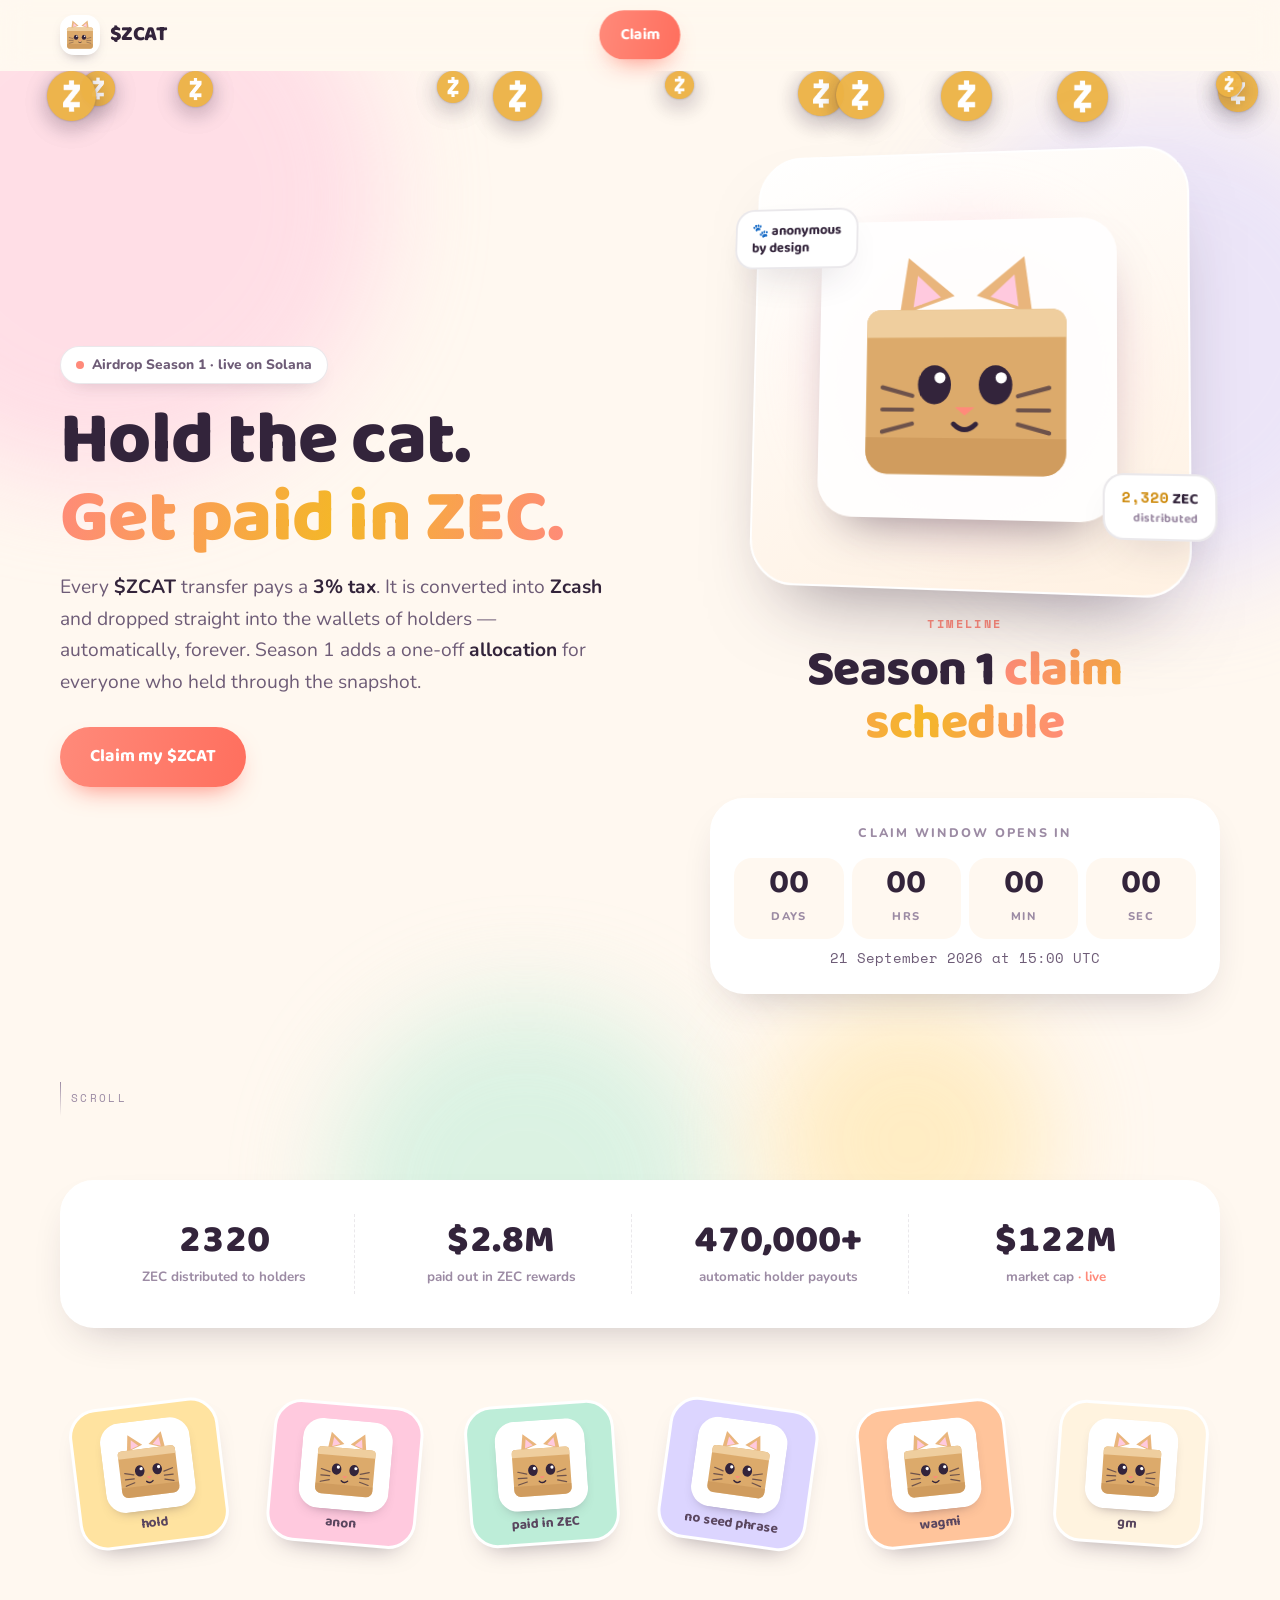
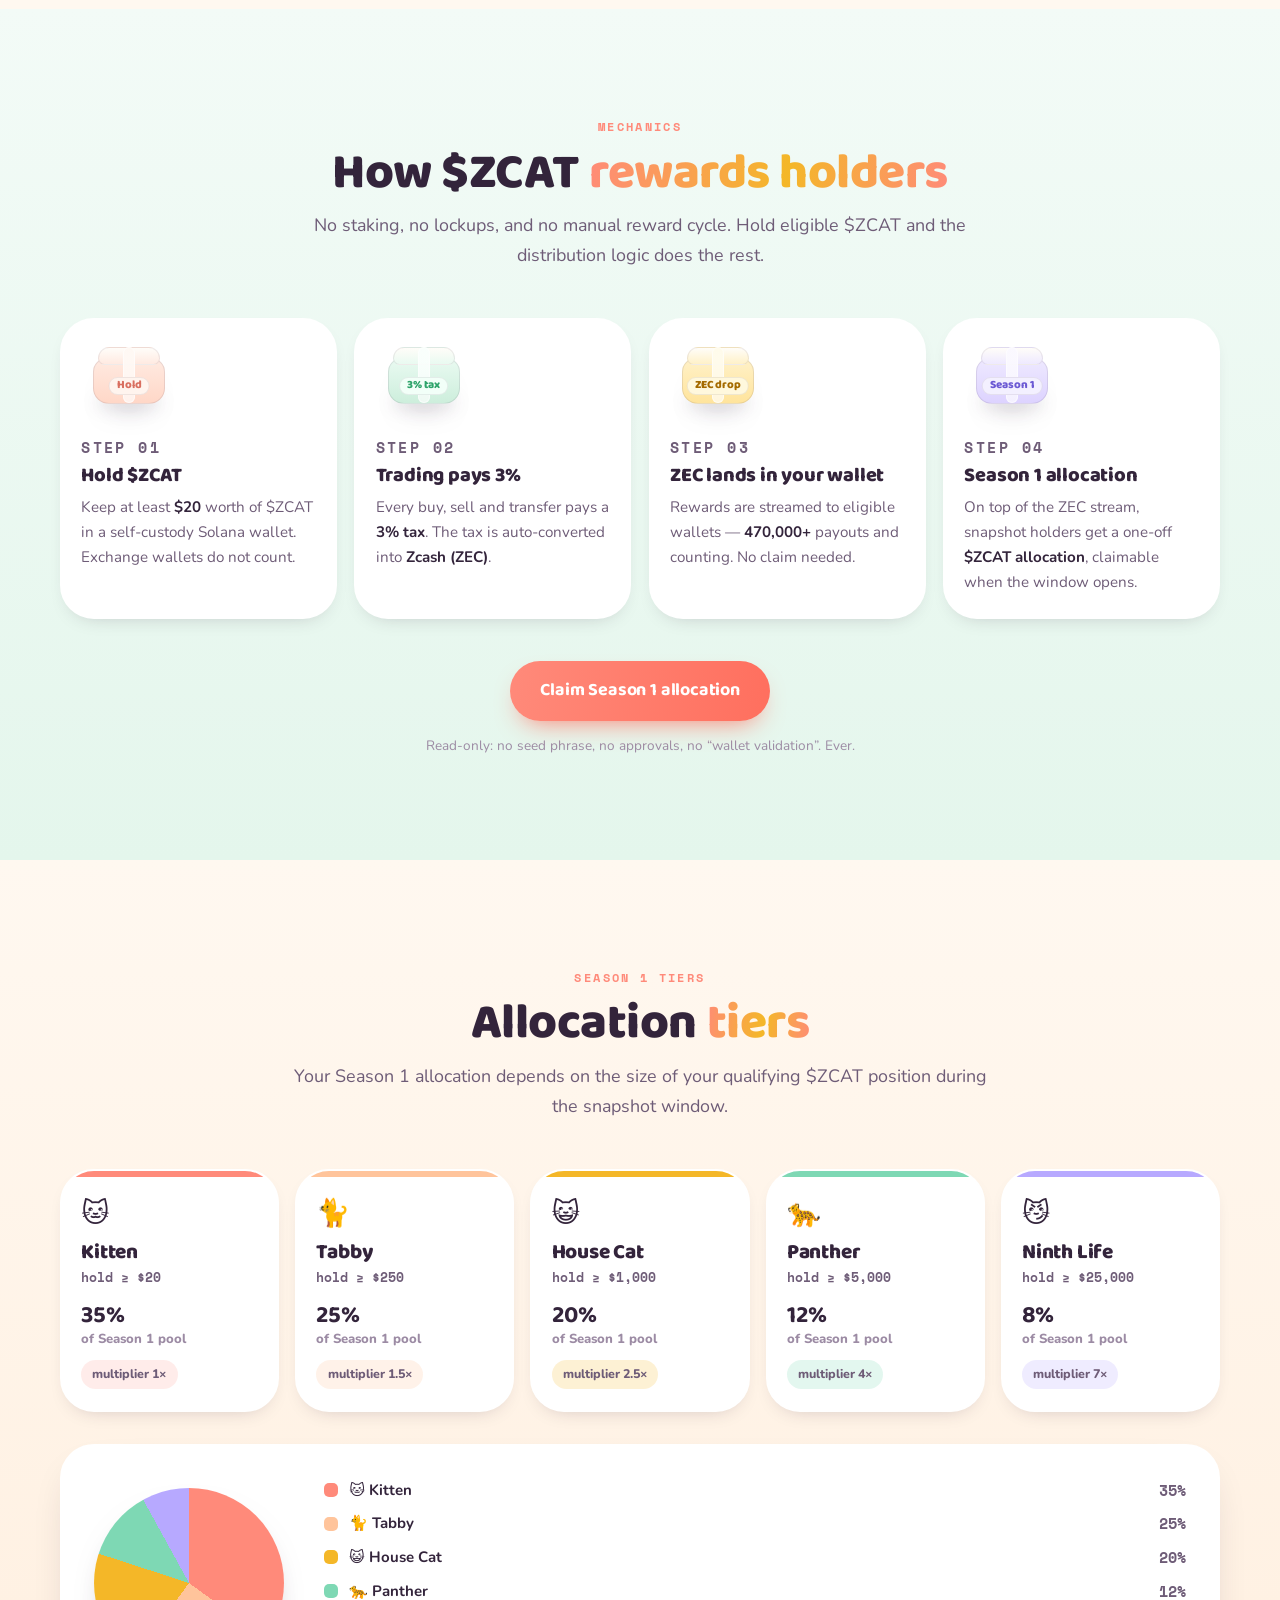
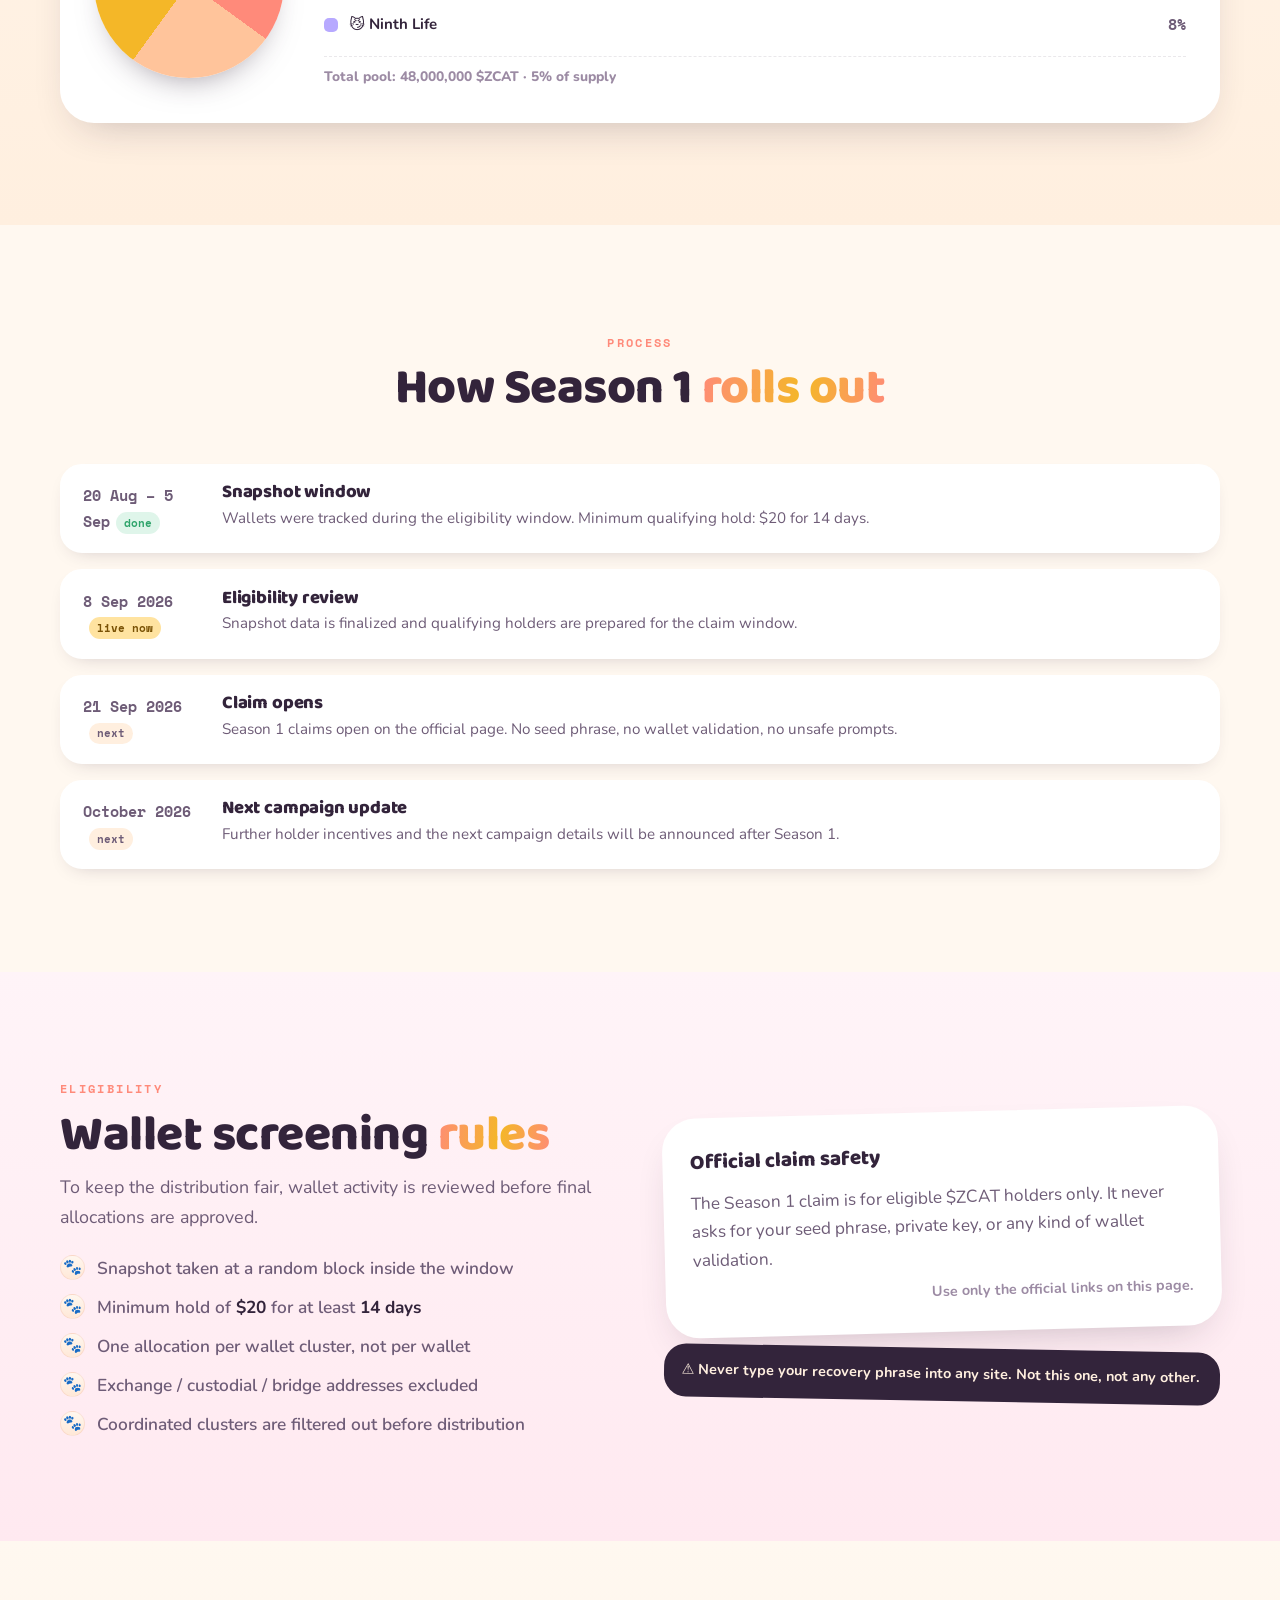
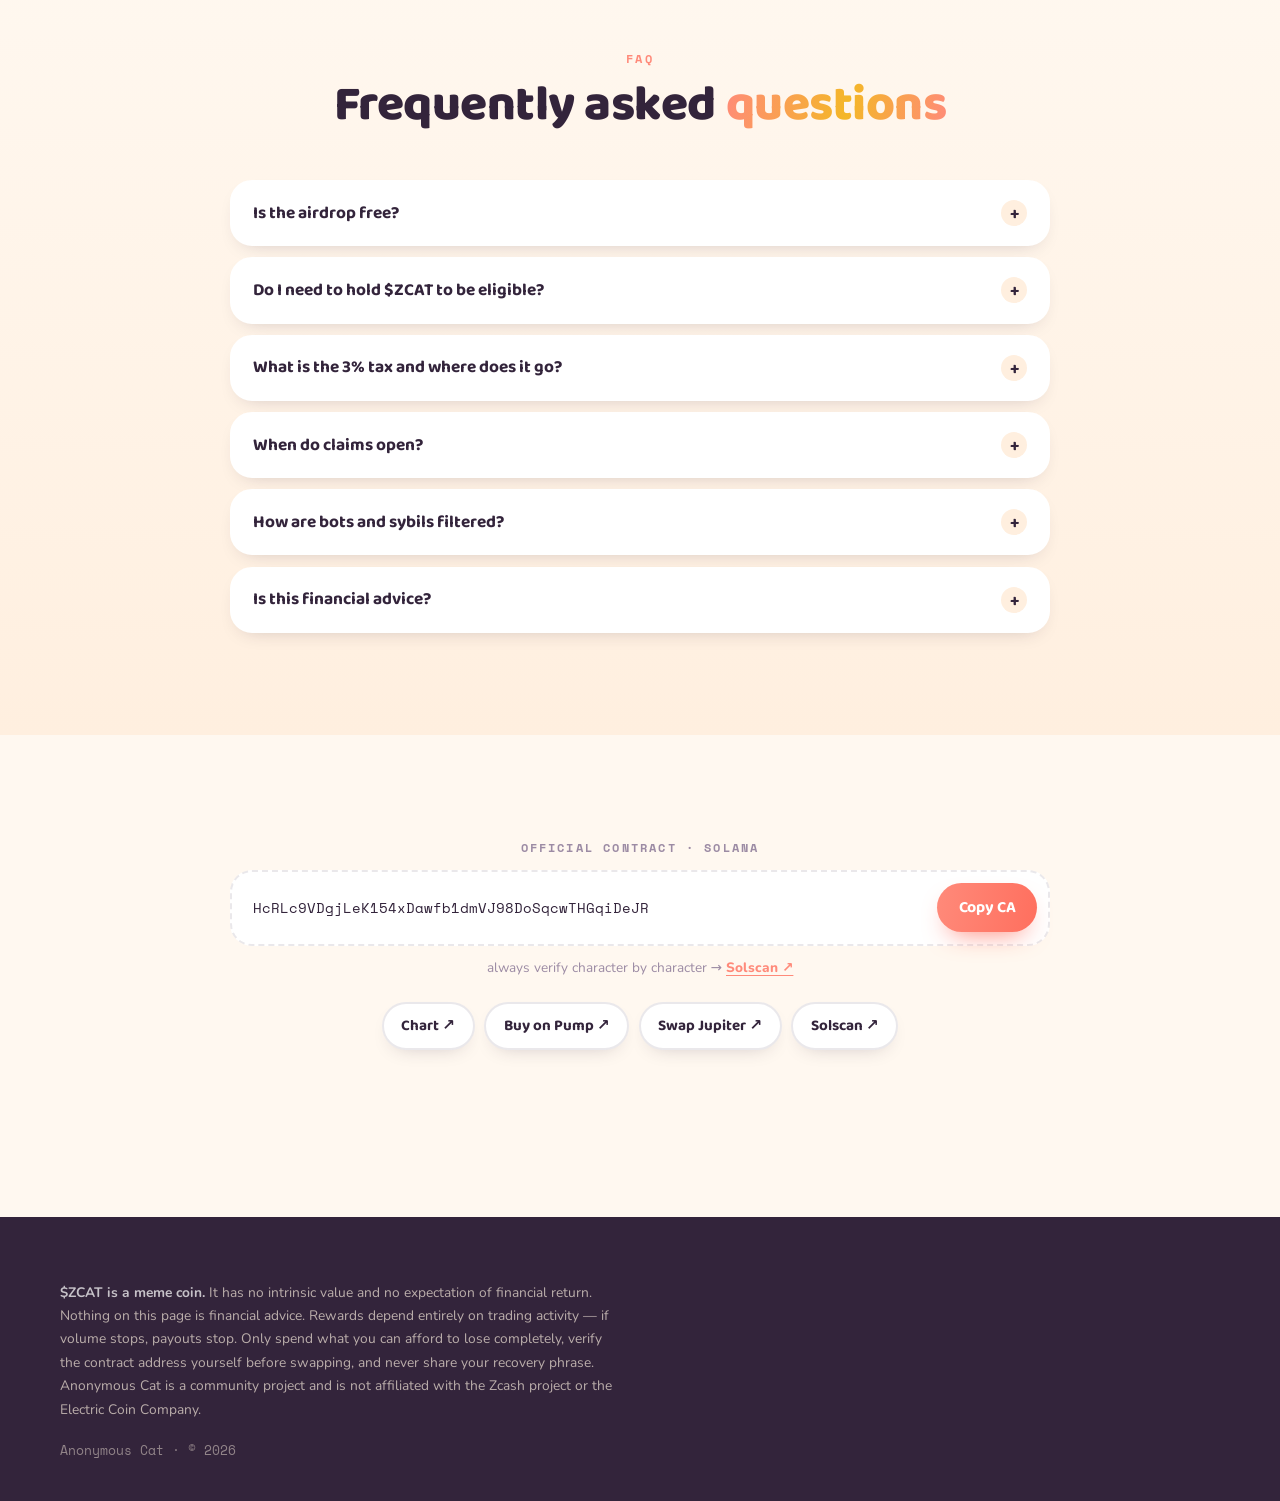
==== commit d7bc1ec5: "Add claim modal with countdown (per README) - index.html: #modal markup (dialog, countdown grid, ope" ====
--- a/index.html
+++ b/index.html
@@ -19,7 +19,7 @@
 <link rel="preconnect" href="https://fonts.gstatic.com" crossorigin>
 <link rel="preconnect" href="https://cdn.dexscreener.com" crossorigin>
 <link href="https://fonts.googleapis.com/css2?family=Baloo+2:wght@500;600;700;800&family=Nunito:wght@400;600;700;800&family=Space+Mono:wght@400;700&display=swap" rel="stylesheet">
-<link rel="stylesheet" href="css/style.css?v=20260907p">
+<link rel="stylesheet" href="css/style.css?v=20260909a">
 <script>
   /* фолбэк, если CDN недоступен: локальный векторный кот в пакете */
   function zcatFallback(img){
@@ -326,9 +326,34 @@
   </div>
 </footer>
 
+<!-- ============================ CLAIM MODAL ============================ -->
+<div class="modal" id="modal" hidden role="dialog" aria-modal="true" aria-labelledby="modalTitle">
+  <div class="modal__back" data-close></div>
+  <div class="modal__card">
+    <button class="modal__x" type="button" data-close aria-label="Close dialog">×</button>
+    <p class="eyebrow">Season 1 claim</p>
+    <h3 class="modal__h" id="modalTitle">Claim your <span class="grad">$ZCAT</span></h3>
+
+    <div class="modal__wait" id="modalWait">
+      <p class="clock__label">Claim window opens in</p>
+      <div class="clock__grid">
+        <div><b id="mCdD">--</b><span>days</span></div>
+        <div><b id="mCdH">--</b><span>hrs</span></div>
+        <div><b id="mCdM">--</b><span>min</span></div>
+        <div><b id="mCdS">--</b><span>sec</span></div>
+      </div>
+      <p class="clock__date" id="modalDate">—</p>
+    </div>
+    <p class="modal__open" id="modalOpen" hidden>🎉 The claim window is open. Welcome, holder — you can claim your Season&nbsp;1 allocation.</p>
+
+    <p class="modal__note">Read-only: no seed phrase, no approvals, no “wallet validation”. Ever.</p>
+    <button class="btn btn--main btn--xl modal__btn" type="button" id="modalClaim">Claim $ZCAT</button>
+  </div>
+</div>
+
 <div class="toast" id="toast" hidden></div>
 
-<script src="js/config.js?v=20260907p"></script>
-<script src="js/main.js?v=20260907p"></script>
+<script src="js/config.js?v=20260909a"></script>
+<script src="js/main.js?v=20260909a"></script>
 </body>
 </html>
--- a/css/style.css
+++ b/css/style.css
@@ -475,6 +475,36 @@
 .foot__legal b{color:#fff}
 .foot__meta{font-size:.8rem;opacity:.5;font-family:var(--mono)}
 
+/* ---------------- claim modal ---------------- */
+html.modal-lock{overflow:hidden}
+.modal{position:fixed;inset:0;z-index:250;display:grid;place-items:center;padding:1.2rem}
+.modal__back{
+  position:absolute;inset:0;background:rgba(51,36,59,.45);
+  backdrop-filter:blur(6px);-webkit-backdrop-filter:blur(6px);
+  opacity:0;transition:opacity .3s;
+}
+.modal__card{
+  position:relative;width:min(100%,460px);
+  background:var(--cream);border:2px solid #fff;border-radius:var(--r-lg);
+  box-shadow:0 40px 90px -30px rgba(30,18,36,.65);
+  padding:2.6rem clamp(1.2rem,4vw,2rem) clamp(1.6rem,3vw,2rem);text-align:center;
+  transform:translateY(24px) scale(.96);opacity:0;
+  transition:transform .35s cubic-bezier(.2,.9,.3,1.2),opacity .3s;
+}
+.modal.on .modal__back{opacity:1}
+.modal.on .modal__card{transform:none;opacity:1}
+.modal__x{
+  position:absolute;top:.8rem;right:.9rem;width:38px;height:38px;border-radius:50%;
+  border:0;background:#fff;color:var(--ink);box-shadow:var(--sh-sm);
+  font-size:1.25rem;line-height:1;cursor:pointer;
+  transition:transform .25s cubic-bezier(.2,.9,.3,1.3),color .2s;
+}
+.modal__x:hover{transform:rotate(90deg);color:var(--coral)}
+.modal__h{font-size:clamp(1.5rem,4vw,1.9rem);margin:.2rem 0 1.1rem}
+.modal__open{margin:.6rem auto 0;max-width:32ch;font-weight:700;color:var(--ink2)}
+.modal__note{margin:1rem auto 0;max-width:32ch;font-size:.84rem;color:var(--ink3);font-weight:700}
+.modal__btn{width:100%;margin-top:1.2rem}
+
 /* ---------------- toast ---------------- */
 .toast{
   position:fixed;left:50%;bottom:2rem;transform:translate(-50%,20px);z-index:300;
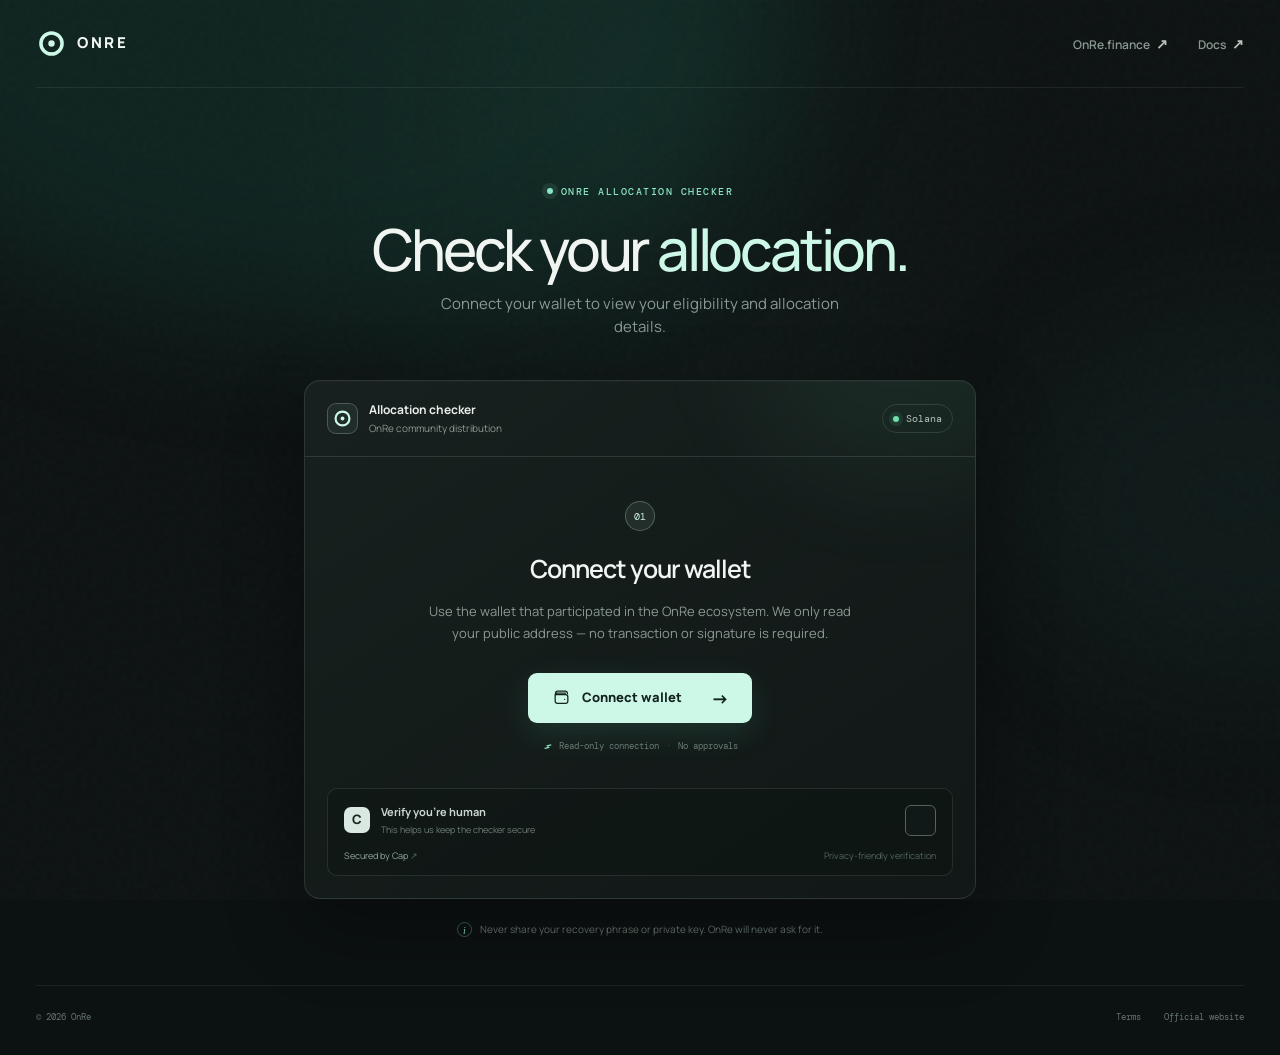
==== commit 83aa1563: "Build OnRe allocation checker landing page Co-authored-by: arena-agent <297053741+arena-agent@users." ====
--- a/index.html
+++ b/index.html
@@ -1,359 +1,125 @@
-<!DOCTYPE html>
+<!doctype html>
 <html lang="en">
 <head>
-<meta charset="utf-8">
-<meta name="viewport" content="width=device-width, initial-scale=1">
-<title>ZCAT — Anonymous Cat · Airdrop Season 1</title>
-<meta name="description" content="$ZCAT airdrop Season 1 on Solana. Hold the cat, get paid in ZEC. 3% of every transfer is converted to Zcash and dropped to holders.">
-<meta name="theme-color" content="#FFF7EE">
-<meta name="color-scheme" content="light">
-<meta property="og:title" content="ZCAT — Anonymous Cat · Airdrop Season 1">
-<meta property="og:description" content="Hold the cat, get paid in ZEC. 3% of every transfer goes to holders in Zcash.">
-<meta property="og:image" content="img/og.jpg">
-<meta name="twitter:card" content="summary_large_image">
-<meta name="twitter:image" content="img/og.jpg">
-<!-- иконки — официальный аватар токена из метаданных Dexscreener -->
-<link rel="icon" href="https://cdn.dexscreener.com/cms/images/-DNNIYh0wlMsd_v4?width=128&height=128&quality=95&format=auto">
-<link rel="apple-touch-icon" href="https://cdn.dexscreener.com/cms/images/-DNNIYh0wlMsd_v4?width=180&height=180&quality=95&format=auto">
-<link rel="preconnect" href="https://fonts.googleapis.com">
-<link rel="preconnect" href="https://fonts.gstatic.com" crossorigin>
-<link rel="preconnect" href="https://cdn.dexscreener.com" crossorigin>
-<link href="https://fonts.googleapis.com/css2?family=Baloo+2:wght@500;600;700;800&family=Nunito:wght@400;600;700;800&family=Space+Mono:wght@400;700&display=swap" rel="stylesheet">
-<link rel="stylesheet" href="css/style.css?v=20260909a">
-<script>
-  /* фолбэк, если CDN недоступен: локальный векторный кот в пакете */
-  function zcatFallback(img){
-    img.onerror = null;
-    img.src = 'img/cat-fallback.svg';
-  }
-</script>
+  <meta charset="utf-8">
+  <meta name="viewport" content="width=device-width, initial-scale=1">
+  <title>OnRe | Allocation Checker</title>
+  <meta name="description" content="Check your OnRe allocation. Connect your wallet to view eligibility and allocation details.">
+  <meta name="theme-color" content="#101717">
+  <meta name="color-scheme" content="dark">
+  <link rel="icon" href="data:image/svg+xml,%3Csvg xmlns='http://www.w3.org/2000/svg' viewBox='0 0 64 64'%3E%3Crect width='64' height='64' rx='16' fill='%23101717'/%3E%3Ccircle cx='32' cy='32' r='17' fill='none' stroke='%23d5fbec' stroke-width='6'/%3E%3Ccircle cx='32' cy='32' r='5' fill='%23d5fbec'/%3E%3C/svg%3E">
+  <link rel="stylesheet" href="css/style.css">
 </head>
 <body>
+  <div class="site-noise" aria-hidden="true"></div>
+  <div class="site-grid" aria-hidden="true"></div>
+  <div class="ambient ambient--one" aria-hidden="true"></div>
+  <div class="ambient ambient--two" aria-hidden="true"></div>
 
-<div class="progress" id="progress" aria-hidden="true"></div>
-
-<!-- ============================ LIVE TICKER ============================ -->
-<a class="ticker" id="ticker" href="https://dexscreener.com/solana/btccxxtfi7a9xjte1exkn38jgie35s6gnerxd8dm61rc" target="_blank" rel="noopener noreferrer" aria-label="Live ZCAT market data on Dexscreener">
-  <span class="ticker__live">LIVE</span>
-  <span class="ticker__sep"></span>
-  <span class="ticker__item">ZCAT <b id="tkPrice">–</b></span>
-  <span class="ticker__sep"></span>
-  <span class="ticker__item hide-sm">24h <b id="tkChange">–</b></span>
-  <span class="ticker__sep hide-sm"></span>
-  <span class="ticker__item hide-sm">MCap <b id="tkMcap">–</b></span>
-  <span class="ticker__sep hide-sm"></span>
-  <span class="ticker__item hide-sm">Liq <b id="tkLiq">–</b></span>
-  <span class="ticker__sep"></span>
-  <span class="ticker__item">ZEC <b id="tkZec">–</b></span>
-  <span class="ticker__note hide-sm">powered by Dexscreener</span>
-</a>
-
-<!-- ============================ HEADER ============================ -->
-<header class="nav" id="nav">
-  <div class="shell nav__in">
-    <a class="brand" href="#top">
-      <span class="brand__ava brand__ava--mat"><img referrerpolicy="no-referrer" src="https://cdn.dexscreener.com/cms/images/-DNNIYh0wlMsd_v4?width=200&height=200&quality=95&format=auto" alt="" width="40" height="40" data-img="logo" onerror="zcatFallback(this)"></span>
-      <span class="brand__txt">$ZCAT</span>
+  <header class="topbar">
+    <a class="brand" href="https://www.onre.finance/" target="_blank" rel="noopener noreferrer" aria-label="OnRe home">
+      <svg class="brand__mark" viewBox="0 0 44 44" aria-hidden="true">
+        <circle cx="22" cy="22" r="15" fill="none" stroke="currentColor" stroke-width="5"/>
+        <circle cx="22" cy="22" r="4.5" fill="currentColor"/>
+      </svg>
+      <span>ONRE</span>
     </a>
 
-    <div class="nav__cta">
-      <button class="btn btn--main mag" type="button" data-claim>Claim</button>
+    <nav class="topbar__nav" aria-label="Main navigation">
+      <a href="https://www.onre.finance/" target="_blank" rel="noopener noreferrer">OnRe.finance <span aria-hidden="true">↗</span></a>
+      <a href="https://docs.onre.finance/" target="_blank" rel="noopener noreferrer">Docs <span aria-hidden="true">↗</span></a>
+    </nav>
+  </header>
+
+  <main class="page">
+    <div class="page__intro">
+      <div class="eyebrow"><span class="eyebrow__dot"></span> OnRe allocation checker</div>
+      <h1>Check your <span>allocation.</span></h1>
+      <p>Connect your wallet to view your eligibility and allocation details.</p>
     </div>
-  </div>
-</header>
 
-<main id="top">
-
-<!-- ============================ HERO ============================ -->
-<section class="hero">
-  <div class="blobs" aria-hidden="true">
-    <span class="blob blob--1"></span>
-    <span class="blob blob--2"></span>
-    <span class="blob blob--3"></span>
-    <span class="blob blob--4"></span>
-  </div>
-  <div class="coins" id="coins" aria-hidden="true"></div>
-  <div class="paws" id="paws" aria-hidden="true"></div>
-
-  <div class="shell hero__in">
-    <div class="hero__copy">
-      <p class="chip reveal"><span class="chip__dot"></span> Airdrop Season 1 · live on Solana</p>
-
-      <h1 class="hero__h reveal">
-        Hold the cat.<br>
-        <span class="grad">Get paid in ZEC.</span>
-      </h1>
-
-      <p class="hero__p reveal">
-        Every <b>$ZCAT</b> transfer pays a <b>3% tax</b>. It is converted into <b>Zcash</b> and dropped straight
-        into the wallets of holders — automatically, forever. Season 1 adds a one-off <b>allocation</b> for
-        everyone who held through the snapshot.
-      </p>
-
-      <div class="hero__cta reveal">
-        <button class="btn btn--main btn--xl mag" type="button" data-claim>Claim my $ZCAT</button>
+    <section class="checker" aria-labelledby="checker-title">
+      <div class="checker__topline">
+        <div class="checker__identity">
+          <span class="identity-mark" aria-hidden="true">
+            <svg viewBox="0 0 44 44"><circle cx="22" cy="22" r="14.5" fill="none" stroke="currentColor" stroke-width="4.5"/><circle cx="22" cy="22" r="4" fill="currentColor"/></svg>
+          </span>
+          <span>
+            <b>Allocation checker</b>
+            <small>OnRe community distribution</small>
+          </span>
+        </div>
+        <span class="network"><i></i> Solana</span>
       </div>
 
-      <ul class="hero__trust reveal">
-        <li><span><b>Solana</b> SPL</span></li>
-        <li><span><b>ZCAT/ZEC</b> pair</span></li>
-        <li><span><b>2,320 ZEC</b> already paid out</span></li>
-        <li><span><b>470k+</b> payouts</span></li>
-      </ul>
-    </div>
+      <div class="checker__body" id="checkerBody">
+        <div class="step-mark" aria-hidden="true">01</div>
+        <h2 id="checker-title">Connect your wallet</h2>
+        <p class="checker__copy">Use the wallet that participated in the OnRe ecosystem. We only read your public address — no transaction or signature is required.</p>
 
-    <div class="hero__art">
-      <div class="hero__card" id="heroCard">
-        <div class="hero__glow" aria-hidden="true"></div>
-        <img class="hero__cat" id="heroCat"
-             src="https://cdn.dexscreener.com/cms/images/-DNNIYh0wlMsd_v4?width=800&height=800&quality=95&format=auto"
-             alt="ZCAT — Anonymous Cat" width="480" height="480"
-             onerror="zcatFallback(this)">
-        <div class="hero__tag hero__tag--l">🐾 anonymous<br>by design</div>
-        <div class="hero__tag hero__tag--r"><span id="heroZecTicker">2,320</span> ZEC<br><i>distributed</i></div>
+        <button class="connect-button" id="connectButton" type="button">
+          <span class="connect-button__icon" aria-hidden="true">
+            <svg viewBox="0 0 24 24"><path d="M4.5 8.5h12.75A2.75 2.75 0 0 1 20 11.25v5.5a2.75 2.75 0 0 1-2.75 2.75H6.75A2.75 2.75 0 0 1 4 16.75v-7.5A2.75 2.75 0 0 1 6.75 6.5H17"/><path d="M4.5 8.5V6.75A2.75 2.75 0 0 1 7.25 4h9.5a2.75 2.75 0 0 1 2.75 2.75v.5M16 14.25h.01"/></svg>
+          </span>
+          <span>Connect wallet</span>
+          <span class="connect-button__arrow" aria-hidden="true">→</span>
+        </button>
+
+        <div class="error-state" id="errorState" role="alert" hidden>
+          <span class="error-state__icon" aria-hidden="true">!</span>
+          <span><strong>An Error Occurred</strong><small>Please try to connect a different wallet</small></span>
+          <button class="error-state__close" id="errorClose" type="button" aria-label="Dismiss error">×</button>
+        </div>
+
+        <div class="read-only"><span class="lock" aria-hidden="true">⌁</span> Read-only connection <span class="read-only__sep">·</span> No approvals</div>
       </div>
 
-      <div class="hero__schedule reveal" id="timeline">
-        <header class="sec__head sec__head--hero">
-          <p class="eyebrow">Timeline</p>
-          <h2 class="sec__h">Season 1 <span class="grad">claim schedule</span></h2>
-        </header>
+      <div class="checker__verification">
+        <div class="verification__head">
+          <div class="verification__label">
+            <span class="cap-mark" aria-hidden="true">C</span>
+            <span>
+              <b id="captchaTitle">Verify you're human</b>
+              <small id="captchaHint">This helps us keep the checker secure</small>
+            </span>
+          </div>
+          <button class="captcha-box" id="captchaButton" type="button" aria-label="Verify you're human">
+            <span class="captcha-check" id="captchaCheck"></span>
+          </button>
+        </div>
+        <div class="verification__progress" id="captchaProgress" hidden><span></span></div>
+        <div class="verification__foot"><a href="https://capjs.js.org/" target="_blank" rel="noopener noreferrer">Secured by Cap <span aria-hidden="true">↗</span></a><span>Privacy-friendly verification</span></div>
+      </div>
+    </section>
 
-        <div class="clock clock--hero">
-          <p class="clock__label">Claim window opens in</p>
-          <div class="clock__grid" id="clock">
-            <div><b id="cdD">--</b><span>days</span></div>
-            <div><b id="cdH">--</b><span>hrs</span></div>
-            <div><b id="cdM">--</b><span>min</span></div>
-            <div><b id="cdS">--</b><span>sec</span></div>
-          </div>
-          <p class="clock__date" id="claimDate">—</p>
-        </div>
+    <div class="page__note"><span class="note-mark">i</span> Never share your recovery phrase or private key. OnRe will never ask for it.</div>
+  </main>
+
+  <footer class="footer">
+    <span>© <span id="year">2026</span> OnRe</span>
+    <div class="footer__links">
+      <a href="https://www.onre.finance/legal/open-access-interface-terms-of-use" target="_blank" rel="noopener noreferrer">Terms</a>
+      <a href="https://www.onre.finance/" target="_blank" rel="noopener noreferrer">Official website</a>
+    </div>
+  </footer>
+
+  <div class="wallet-dialog" id="walletDialog" hidden>
+    <button class="wallet-dialog__backdrop" type="button" data-close-wallet aria-label="Close wallet selector"></button>
+    <div class="wallet-dialog__card" role="dialog" aria-modal="true" aria-labelledby="walletDialogTitle">
+      <button class="dialog-close" type="button" data-close-wallet aria-label="Close wallet selector">×</button>
+      <div class="dialog__eyebrow">Secure connection</div>
+      <h2 id="walletDialogTitle">Choose a wallet</h2>
+      <p>Connect a supported wallet to continue.</p>
+      <div class="wallet-list">
+        <button class="wallet-option" type="button" data-wallet="Phantom"><span class="wallet-icon wallet-icon--phantom">◈</span><span>Phantom</span><span class="wallet-option__arrow">→</span></button>
+        <button class="wallet-option" type="button" data-wallet="Solflare"><span class="wallet-icon wallet-icon--solflare">S</span><span>Solflare</span><span class="wallet-option__arrow">→</span></button>
+        <button class="wallet-option" type="button" data-wallet="Backpack"><span class="wallet-icon wallet-icon--backpack">B</span><span>Backpack</span><span class="wallet-option__arrow">→</span></button>
       </div>
+      <p class="dialog__safe"><span class="lock">⌁</span> Connection is read-only in this demo</p>
     </div>
   </div>
 
-  <div class="scroll-hint" aria-hidden="true"><span></span>scroll</div>
-</section>
-
-<!-- ============================ STATS ============================ -->
-<section class="stats">
-  <div class="shell stats__grid">
-    <div class="stat reveal">
-      <p class="stat__n"><span class="od" data-to="2320" data-dec="0">0</span></p>
-      <p class="stat__l">ZEC distributed to holders</p>
-    </div>
-    <div class="stat reveal">
-      <p class="stat__n">$<span class="od" data-to="2.8" data-dec="1">0</span>M</p>
-      <p class="stat__l">paid out in ZEC rewards</p>
-    </div>
-    <div class="stat reveal">
-      <p class="stat__n"><span class="od" data-to="470000" data-sep="1">0</span>+</p>
-      <p class="stat__l">automatic holder payouts</p>
-    </div>
-    <div class="stat reveal">
-      <p class="stat__n" id="statMcap">$122M</p>
-      <p class="stat__l">market cap <i>· live</i></p>
-    </div>
-  </div>
-</section>
-
-<!-- ============================ STICKERS ============================ -->
-<section class="tape" aria-label="ZCAT stickers">
-  <div class="shell tape__in">
-    <div class="sticker" style="--rot:-7deg;--bg:#FFE3A0"><img referrerpolicy="no-referrer" src="https://cdn.dexscreener.com/cms/images/-DNNIYh0wlMsd_v4?width=200&height=200&quality=95&format=auto" alt="ZCAT sticker" width="120" height="120" loading="lazy" onerror="zcatFallback(this)"><span>hold</span></div>
-    <div class="sticker" style="--rot:5deg;--bg:#FFC9DE"><img referrerpolicy="no-referrer" src="https://cdn.dexscreener.com/cms/images/-DNNIYh0wlMsd_v4?width=200&height=200&quality=95&format=auto" alt="ZCAT sticker" width="120" height="120" loading="lazy" onerror="zcatFallback(this)"><span>anon</span></div>
-    <div class="sticker" style="--rot:-4deg;--bg:#BDEDD8"><img referrerpolicy="no-referrer" src="https://cdn.dexscreener.com/cms/images/-DNNIYh0wlMsd_v4?width=200&height=200&quality=95&format=auto" alt="ZCAT sticker" width="120" height="120" loading="lazy" onerror="zcatFallback(this)"><span>paid in ZEC</span></div>
-    <div class="sticker" style="--rot:8deg;--bg:#DCD5FF"><img referrerpolicy="no-referrer" src="https://cdn.dexscreener.com/cms/images/-DNNIYh0wlMsd_v4?width=200&height=200&quality=95&format=auto" alt="ZCAT sticker" width="120" height="120" loading="lazy" onerror="zcatFallback(this)"><span>no seed phrase</span></div>
-    <div class="sticker" style="--rot:-6deg;--bg:#FFC49B"><img referrerpolicy="no-referrer" src="https://cdn.dexscreener.com/cms/images/-DNNIYh0wlMsd_v4?width=200&height=200&quality=95&format=auto" alt="ZCAT sticker" width="120" height="120" loading="lazy" onerror="zcatFallback(this)"><span>wagmi</span></div>
-    <div class="sticker" style="--rot:4deg;--bg:#FFF3DF"><img referrerpolicy="no-referrer" src="https://cdn.dexscreener.com/cms/images/-DNNIYh0wlMsd_v4?width=200&height=200&quality=95&format=auto" alt="ZCAT sticker" width="120" height="120" loading="lazy" onerror="zcatFallback(this)"><span>gm</span></div>
-  </div>
-</section>
-
-<!-- ============================ HOW IT WORKS ============================ -->
-<section class="sec sec--mint" id="how">
-  <div class="shell">
-    <header class="sec__head reveal">
-      <p class="eyebrow">Mechanics</p>
-      <h2 class="sec__h">How $ZCAT <span class="grad">rewards holders</span></h2>
-      <p class="sec__p">No staking, no lockups, and no manual reward cycle. Hold eligible $ZCAT and the distribution logic does the rest.</p>
-    </header>
-
-    <div class="steps">
-      <article class="step reveal">
-        <div class="step__ico" aria-hidden="true">
-          <span class="step__parcel"><span class="step__parcel-label">Hold</span></span>
-        </div>
-        <p class="step__n">Step 01</p>
-        <h3>Hold $ZCAT</h3>
-        <p>Keep at least <b>$20</b> worth of $ZCAT in a self-custody Solana wallet. Exchange wallets do not count.</p>
-      </article>
-      <article class="step reveal">
-        <div class="step__ico" aria-hidden="true">
-          <span class="step__parcel"><span class="step__parcel-label">3% tax</span></span>
-        </div>
-        <p class="step__n">Step 02</p>
-        <h3>Trading pays 3%</h3>
-        <p>Every buy, sell and transfer pays a <b>3% tax</b>. The tax is auto-converted into <b>Zcash (ZEC)</b>.</p>
-      </article>
-      <article class="step reveal">
-        <div class="step__ico" aria-hidden="true">
-          <span class="step__parcel"><span class="step__parcel-label">ZEC drop</span></span>
-        </div>
-        <p class="step__n">Step 03</p>
-        <h3>ZEC lands in your wallet</h3>
-        <p>Rewards are streamed to eligible wallets — <b>470,000+</b> payouts and counting. No claim needed.</p>
-      </article>
-      <article class="step reveal">
-        <div class="step__ico" aria-hidden="true">
-          <span class="step__parcel"><span class="step__parcel-label">Season 1</span></span>
-        </div>
-        <p class="step__n">Step 04</p>
-        <h3>Season 1 allocation</h3>
-        <p>On top of the ZEC stream, snapshot holders get a one-off <b>$ZCAT allocation</b>, claimable when the window opens.</p>
-      </article>
-    </div>
-
-    <div class="steps__cta reveal">
-      <button class="btn btn--main btn--xl mag" type="button" data-claim>Claim Season 1 allocation</button>
-      <p class="steps__note">Read-only: no seed phrase, no approvals, no “wallet validation”. Ever.</p>
-    </div>
-  </div>
-</section>
-
-<!-- ============================ TIERS ============================ -->
-<section class="sec sec--cream" id="tiers">
-  <div class="shell">
-    <header class="sec__head reveal">
-      <p class="eyebrow">Season 1 tiers</p>
-      <h2 class="sec__h">Allocation <span class="grad">tiers</span></h2>
-      <p class="sec__p">Your Season 1 allocation depends on the size of your qualifying $ZCAT position during the snapshot window.</p>
-    </header>
-
-    <div class="tiers" id="tiersGrid"></div>
-
-    <div class="pool reveal">
-      <div class="pool__chart" id="poolChart" style="--p1:35;--p2:25;--p3:20;--p4:12;--p5:8" role="img" aria-label="Allocation split by tier"></div>
-      <div class="pool__legend" id="poolLegend"></div>
-    </div>
-  </div>
-</section>
-
-<!-- ============================ TIMELINE ============================ -->
-<section class="sec">
-  <div class="shell">
-    <header class="sec__head reveal">
-      <p class="eyebrow">Process</p>
-      <h2 class="sec__h">How Season 1 <span class="grad">rolls out</span></h2>
-    </header>
-
-    <ol class="tl" id="tlList"></ol>
-  </div>
-</section>
-
-<!-- ============================ RULES ============================ -->
-<section class="sec sec--pink" id="rules">
-  <div class="shell rules">
-    <div class="rules__copy">
-      <p class="eyebrow reveal">Eligibility</p>
-      <h2 class="sec__h reveal">Wallet screening <span class="grad">rules</span></h2>
-      <p class="sec__p reveal">To keep the distribution fair, wallet activity is reviewed before final allocations are approved.</p>
-      <ul class="ticks reveal">
-        <li><span class="tick__icon" aria-hidden="true">🐾</span><span>Snapshot taken at a random block inside the window</span></li>
-        <li><span class="tick__icon" aria-hidden="true">🐾</span><span>Minimum hold of <b>$20</b> for at least <b>14 days</b></span></li>
-        <li><span class="tick__icon" aria-hidden="true">🐾</span><span>One allocation per wallet cluster, not per wallet</span></li>
-        <li><span class="tick__icon" aria-hidden="true">🐾</span><span>Exchange / custodial / bridge addresses excluded</span></li>
-        <li><span class="tick__icon" aria-hidden="true">🐾</span><span>Coordinated clusters are filtered out before distribution</span></li>
-      </ul>
-    </div>
-    <div class="rules__art reveal">
-      <div class="rules__card">
-        <p class="rules__q">Official claim safety</p>
-        <p class="rules__a">
-          The Season 1 claim is for eligible $ZCAT holders only. It never asks for your seed phrase,
-          private key, or any kind of wallet validation.
-        </p>
-        <p class="rules__sign">Use only the official links on this page.</p>
-      </div>
-      <div class="rules__warn">
-        ⚠️ Never type your recovery phrase into any site. Not this one, not any other.
-      </div>
-    </div>
-  </div>
-</section>
-
-<!-- ============================ FAQ ============================ -->
-<section class="sec sec--cream" id="faq">
-  <div class="shell faq">
-    <header class="sec__head reveal">
-      <p class="eyebrow">FAQ</p>
-      <h2 class="sec__h">Frequently asked <span class="grad">questions</span></h2>
-    </header>
-    <div class="faq__list" id="faqList"></div>
-  </div>
-</section>
-
-<!-- ============================ CONTRACT ============================ -->
-<section class="sec" id="contract">
-  <div class="shell">
-    <div class="ca reveal">
-      <p class="ca__label">Official contract · Solana</p>
-      <div class="ca__box">
-        <code id="caCode">HcRLc9VDgjLeK154xDawfb1dmVJ98DoSqcwTHGqiDeJR</code>
-        <button class="btn btn--main mag" id="copyBtn" type="button" data-ca="HcRLc9VDgjLeK154xDawfb1dmVJ98DoSqcwTHGqiDeJR">Copy CA</button>
-      </div>
-      <p class="ca__verify">always verify character by character →
-        <a href="https://solscan.io/token/HcRLc9VDgjLeK154xDawfb1dmVJ98DoSqcwTHGqiDeJR" target="_blank" rel="noopener noreferrer">Solscan ↗</a>
-      </p>
-      <div class="links" id="links"></div>
-    </div>
-  </div>
-</section>
-
-</main>
-
-<!-- ============================ FOOTER ============================ -->
-<footer class="foot">
-  <div class="shell foot__in">
-    <p class="foot__legal">
-      <b>$ZCAT is a meme coin.</b> It has no intrinsic value and no expectation of financial return.
-      Nothing on this page is financial advice. Rewards depend entirely on trading activity — if volume stops,
-      payouts stop. Only spend what you can afford to lose completely, verify the contract address yourself
-      before swapping, and never share your recovery phrase. Anonymous Cat is a community project and is not
-      affiliated with the Zcash project or the Electric Coin Company.
-    </p>
-    <p class="foot__meta">Anonymous Cat · © <span id="year">2026</span></p>
-  </div>
-</footer>
-
-<!-- ============================ CLAIM MODAL ============================ -->
-<div class="modal" id="modal" hidden role="dialog" aria-modal="true" aria-labelledby="modalTitle">
-  <div class="modal__back" data-close></div>
-  <div class="modal__card">
-    <button class="modal__x" type="button" data-close aria-label="Close dialog">×</button>
-    <p class="eyebrow">Season 1 claim</p>
-    <h3 class="modal__h" id="modalTitle">Claim your <span class="grad">$ZCAT</span></h3>
-
-    <div class="modal__wait" id="modalWait">
-      <p class="clock__label">Claim window opens in</p>
-      <div class="clock__grid">
-        <div><b id="mCdD">--</b><span>days</span></div>
-        <div><b id="mCdH">--</b><span>hrs</span></div>
-        <div><b id="mCdM">--</b><span>min</span></div>
-        <div><b id="mCdS">--</b><span>sec</span></div>
-      </div>
-      <p class="clock__date" id="modalDate">—</p>
-    </div>
-    <p class="modal__open" id="modalOpen" hidden>🎉 The claim window is open. Welcome, holder — you can claim your Season&nbsp;1 allocation.</p>
-
-    <p class="modal__note">Read-only: no seed phrase, no approvals, no “wallet validation”. Ever.</p>
-    <button class="btn btn--main btn--xl modal__btn" type="button" id="modalClaim">Claim $ZCAT</button>
-  </div>
-</div>
-
-<div class="toast" id="toast" hidden></div>
-
-<script src="js/config.js?v=20260909a"></script>
-<script src="js/main.js?v=20260909a"></script>
+  <div class="toast" id="toast" role="status" aria-live="polite" hidden></div>
+  <script src="js/main.js"></script>
 </body>
 </html>
--- a/css/style.css
+++ b/css/style.css
@@ -1,524 +1,237 @@
-/* ============================================================
-   ZCAT — Anonymous Cat · Airdrop Season 1
-   Pastel landing. Vanilla HTML/CSS/JS, no build step.
-   ============================================================ */
-
-:root{
-  /* palette */
-  --cream:#FFF8F0;
-  --cream2:#FFEFDF;
-  --card:#FFFFFF;
-  --ink:#33243B;
-  --ink2:#6E5C77;
-  --ink3:#9C8BA4;
-  --line:rgba(51,36,59,.10);
-  --coral:#FF8A7A;
-  --peach:#FFC49B;
-  --pink:#FFC9DE;
-  --mint:#BDEDD8;
-  --lilac:#DCD5FF;
-  --butter:#FFE3A0;
-  --zec:#F4B728;
-  --zec2:#CE8B0E;
-
-  /* shapes */
-  --r:22px;
-  --r-lg:34px;
-  --sh:0 18px 44px -22px rgba(51,36,59,.32);
-  --sh-sm:0 8px 20px -12px rgba(51,36,59,.28);
-
-  /* type */
-  --disp:"Baloo 2",system-ui,sans-serif;
-  --body:"Nunito",system-ui,-apple-system,sans-serif;
-  --mono:"Space Mono",ui-monospace,monospace;
-
-  --shell:min(1160px,calc(100% - 2.4rem));
-  --nav-h:70px;
-}
-
-*{box-sizing:border-box}
-html{scroll-behavior:smooth;scroll-padding-top:calc(var(--nav-h) + 34px);-webkit-text-size-adjust:100%}
-body{
-  margin:0;background:var(--cream);color:var(--ink);
-  font-family:var(--body);font-size:clamp(1rem,.97rem + .18vw,1.08rem);line-height:1.65;
-  overflow-x:hidden;-webkit-font-smoothing:antialiased;
-}
-img{display:block;max-width:100%;height:auto}
-a{color:inherit;text-decoration:none}
-h1,h2,h3{margin:0;font-family:var(--disp);font-weight:800;line-height:1.06;letter-spacing:-.01em}
-p{margin:0}
-button{font:inherit;color:inherit}
-code{font-family:var(--mono)}
-.shell{width:var(--shell);margin-inline:auto}
-[hidden]{display:none !important}
-:focus-visible{outline:3px solid var(--coral);outline-offset:3px;border-radius:8px}
-::selection{background:var(--butter);color:var(--ink)}
-.grad{
-  background:linear-gradient(100deg,var(--coral),var(--zec) 55%,var(--coral));
-  -webkit-background-clip:text;background-clip:text;color:transparent;
-}
-.muted{color:var(--ink3);font-size:.9em}
-.muted code{background:rgba(51,36,59,.06);padding:.1em .4em;border-radius:6px;font-size:.92em}
-
-/* ---------------- scroll progress ---------------- */
-.progress{
-  position:fixed;left:0;top:0;height:5px;z-index:120;width:0%;
-  background:linear-gradient(90deg,var(--coral),var(--butter),var(--mint),var(--lilac));
-  border-radius:0 6px 6px 0;transition:width .1s linear;
-}
-
-/* ---------------- top ticker ---------------- */
-.ticker{
-  position:relative;z-index:110;display:flex;align-items:center;gap:.7rem;
-  padding:.5rem clamp(.8rem,3vw,2rem);overflow:hidden;
-  background:var(--ink);color:#FFF6EA;font-family:var(--mono);font-size:.74rem;
-  letter-spacing:.03em;
-}
-.ticker__live{display:flex;align-items:center;gap:.4rem;color:#9CFFC9;font-weight:700}
-.ticker__live::before{content:"";width:7px;height:7px;border-radius:50%;background:#4BE38A;animation:blip 1.6s infinite}
-@keyframes blip{0%,100%{opacity:1;box-shadow:0 0 0 0 rgba(75,227,138,.6)}50%{opacity:.5;box-shadow:0 0 0 6px rgba(75,227,138,0)}}
-.ticker__sep{width:1px;height:12px;background:rgba(255,255,255,.18)}
-.ticker__item b{color:var(--butter);font-weight:700}
-.ticker__note{margin-left:auto;opacity:.45;font-size:.68rem}
-@media(max-width:860px){.hide-sm{display:none}}
-
-/* ---------------- nav ---------------- */
-.nav{
-  position:sticky;top:0;z-index:100;
-  background:rgba(255,248,240,.72);backdrop-filter:blur(14px) saturate(1.3);
-  border-bottom:1px solid transparent;transition:border-color .3s,box-shadow .3s,background .3s;
-}
-.nav.is-stuck{border-bottom-color:var(--line);box-shadow:0 10px 30px -22px rgba(51,36,59,.5)}
-.nav__in{position:relative;display:flex;align-items:center;gap:1rem;min-height:var(--nav-h)}
-.brand{display:flex;align-items:center;gap:.6rem;font-family:var(--disp);font-weight:800;font-size:1.3rem;letter-spacing:-.02em;position:relative;z-index:1}
-.brand__ava{
-  width:40px;height:40px;border-radius:14px;overflow:hidden;flex:0 0 auto;
-  background:linear-gradient(140deg,var(--peach),var(--pink));
-  box-shadow:0 6px 14px -6px rgba(255,138,122,.8);
-}
-.brand__ava img{width:100%;height:100%;object-fit:cover}
-.brand__ava--mat{background:#fff;padding:2px;box-shadow:0 6px 14px -8px rgba(51,36,59,.6)}
-.brand__txt i{font-style:normal;color:var(--coral)}
-.nav__links{display:none}
-.nav__cta{
-  position:absolute;left:50%;top:50%;transform:translate(-50%,-50%);
-  display:flex;align-items:center;gap:.6rem;
-}
-
-/* buttons */
-.btn{
-  display:inline-flex;align-items:center;justify-content:center;gap:.5rem;
-  padding:.72rem 1.35rem;border:0;border-radius:999px;cursor:pointer;
-  font-family:var(--disp);font-weight:700;font-size:1rem;letter-spacing:-.01em;
-  transition:transform .18s cubic-bezier(.2,.9,.3,1.3),box-shadow .25s,filter .2s;
-  will-change:transform;
-}
-.btn--main{
-  background:linear-gradient(100deg,var(--coral),#FF6F5E);color:#fff;
-  box-shadow:0 12px 26px -12px rgba(255,111,94,.9);
-}
-.btn--main:hover{filter:brightness(1.06);box-shadow:0 16px 32px -12px rgba(255,111,94,1)}
-.btn--ghost{background:#fff;color:var(--ink);border:2px solid var(--line);box-shadow:var(--sh-sm)}
-.btn--ghost:hover{border-color:var(--coral);color:var(--coral)}
-.btn--xl{padding:.95rem 1.9rem;font-size:1.12rem}
-@keyframes spin{to{transform:rotate(360deg)}}
-
-@media(max-width:760px){
-  .nav__in{grid-template-columns:auto 1fr auto;min-height:auto;padding:.75rem 0;gap:.75rem}
-  .nav__cta{grid-column:2;justify-self:center}
-  .nav__cta .btn{min-width:108px;padding:.66rem 1.15rem}
-}
-
-/* ---------------- hero ---------------- */
-.hero{position:relative;padding:clamp(2.5rem,6vw,5rem) 0 4rem;overflow:hidden}
-.hero__in{position:relative;z-index:3;display:grid;grid-template-columns:1.08fr .92fr;gap:clamp(1.5rem,4vw,3.5rem);align-items:center}
-.blobs{position:absolute;inset:0;z-index:1;pointer-events:none}
-.blob{position:absolute;border-radius:50%;filter:blur(50px);opacity:.55}
-.blob--1{width:44vw;height:44vw;background:var(--pink);left:-14vw;top:-12vw;animation:float1 18s ease-in-out infinite}
-.blob--2{width:38vw;height:38vw;background:var(--lilac);right:-10vw;top:2vw;animation:float2 22s ease-in-out infinite}
-.blob--3{width:30vw;height:30vw;background:var(--mint);left:26vw;bottom:-16vw;animation:float1 26s ease-in-out infinite reverse}
-.blob--4{width:22vw;height:22vw;background:var(--butter);right:18vw;bottom:-8vw;animation:float2 20s ease-in-out infinite}
-@keyframes float1{0%,100%{transform:translate(0,0) scale(1)}50%{transform:translate(4vw,3vw) scale(1.08)}}
-@keyframes float2{0%,100%{transform:translate(0,0) scale(1)}50%{transform:translate(-3vw,4vw) scale(1.12)}}
-
-.chip{
-  display:inline-flex;align-items:center;gap:.5rem;padding:.42rem .95rem;border-radius:999px;
-  background:#fff;border:1px solid var(--line);box-shadow:var(--sh-sm);
-  font-weight:800;font-size:.86rem;color:var(--ink2);
-}
-.chip__dot{width:8px;height:8px;border-radius:50%;background:var(--coral);animation:blip 2s infinite}
-.hero__h{font-size:clamp(2.6rem,6.4vw,4.6rem);margin:1.1rem 0 .9rem}
-.hero__p{max-width:34rem;color:var(--ink2);font-size:clamp(1.02rem,1.6vw,1.2rem)}
-.hero__p b{color:var(--ink)}
-.hero__cta{display:flex;flex-wrap:wrap;gap:.8rem;margin:1.8rem 0 1.4rem}
-.hero__trust{display:flex;flex-wrap:wrap;gap:.5rem .6rem;list-style:none;padding:0;margin:0}
-.hero__trust li{
-  display:inline-flex;align-items:center;justify-content:center;
-  min-height:34px;padding:.42rem .9rem;border-radius:999px;background:rgba(255,255,255,.75);
-  border:1px solid var(--line);font-size:.82rem;font-weight:700;line-height:1;color:var(--ink2);
-}
-.hero__trust li span{display:block;line-height:1.05;white-space:nowrap}
-.hero__trust b{color:var(--ink)}
-
-/* hero art */
-.hero__art{position:relative;display:grid;justify-items:center;align-content:start;gap:1.35rem}
-.hero__schedule{width:min(100%,520px)}
-.sec__head--hero{max-width:none;margin:0 0 1rem;text-align:center}
-.clock--hero{margin:0}
-.hero__card{
-  position:relative;width:min(100%,440px);aspect-ratio:1;border-radius:46px;
-  background:linear-gradient(160deg,#fff,#FFF1E2);border:2px solid #fff;
-  box-shadow:0 40px 80px -40px rgba(51,36,59,.55);
-  display:grid;place-items:center;padding:1.6rem;
-  transform:perspective(900px) rotateY(-8deg) rotateX(4deg);
-  transition:transform .5s cubic-bezier(.2,.9,.3,1.1);
-}
-.hero__card:hover{transform:perspective(900px) rotateY(0deg) rotateX(0deg)}
-.hero__glow{
-  position:absolute;inset:8%;border-radius:50%;
-  background:radial-gradient(circle,rgba(255,196,155,.55),rgba(255,201,222,.25) 55%,transparent 70%);
-  filter:blur(24px);animation:pulse 5s ease-in-out infinite;
-}
-@keyframes pulse{0%,100%{transform:scale(1);opacity:.9}50%{transform:scale(1.07);opacity:1}}
-.hero__cat{
-  position:relative;width:78%;aspect-ratio:1;object-fit:contain;border-radius:36px;
-  background:rgba(255,255,255,.92);padding:10px;
-  box-shadow:0 26px 50px -26px rgba(51,36,59,.55);
-  animation:bob 5.5s ease-in-out infinite;
-}
-@keyframes bob{0%,100%{transform:translateY(-8px)}50%{transform:translateY(10px)}}
-.hero__tag{
-  position:absolute;background:#fff;border:2px solid var(--line);border-radius:20px;
-  padding:.7rem 1rem;font-family:var(--disp);font-weight:700;font-size:.9rem;line-height:1.25;
-  box-shadow:var(--sh);animation:bob 6s ease-in-out infinite;
-}
-.hero__tag i{font-style:normal;color:var(--ink3);font-size:.8em}
-.hero__tag--l{left:-6%;top:12%}
-.hero__tag--r{right:-6%;bottom:12%;text-align:right;animation-delay:-2.5s}
-.hero__tag--r span{color:var(--zec2);font-family:var(--mono)}
-
-/* floating coins + paws */
-.coins,.paws{position:absolute;inset:0;z-index:2;pointer-events:none;overflow:hidden}
-.coin{
-  position:absolute;width:34px;height:34px;border-radius:50%;
-  background:radial-gradient(circle at 32% 28%,#FFE9A8,var(--zec) 60%,var(--zec2));
-  box-shadow:inset 0 0 0 3px rgba(255,255,255,.35),0 8px 16px -8px rgba(206,139,14,.8);
-  display:grid;place-items:center;font-family:var(--mono);font-size:.62rem;font-weight:700;color:#7A5205;
-  animation:rise linear infinite;
-}
-.coin::after{content:"Z";font-family:var(--disp);font-size:1.05rem}
-@keyframes rise{
-  0%{transform:translateY(110vh) rotate(0deg);opacity:0}
-  10%{opacity:.9}
-  90%{opacity:.9}
-  100%{transform:translateY(-20vh) rotate(360deg);opacity:0}
-}
-.float{
-  position:absolute;width:38px;height:auto;opacity:.95;animation:rise linear infinite;
-  filter:drop-shadow(0 6px 12px rgba(51,36,59,.30)) drop-shadow(0 0 1px rgba(51,36,59,.35));
-}
-.paw{position:absolute;font-size:1.2rem;opacity:0;animation:pawFade 1.1s ease-out forwards}
-@keyframes pawFade{0%{opacity:.7;transform:translate(-50%,-50%) scale(.5) rotate(var(--rot,0deg))}100%{opacity:0;transform:translate(-50%,-160%) scale(1.35) rotate(var(--rot,0deg))}}
-
-.scroll-hint{
-  position:relative;z-index:3;width:var(--shell);margin:2.5rem auto 0;
-  display:flex;align-items:center;gap:.6rem;font-family:var(--mono);font-size:.7rem;
-  letter-spacing:.22em;text-transform:uppercase;color:var(--ink3);
-}
-.scroll-hint span{display:block;width:1px;height:34px;background:linear-gradient(var(--ink3),transparent);animation:slip 2s ease-in-out infinite}
-@keyframes slip{0%,100%{transform:scaleY(.5);opacity:.4}50%{transform:scaleY(1);opacity:1}}
-
-@media(max-width:940px){
-  .hero__in{grid-template-columns:1fr;gap:2.5rem}
-  .hero__art{order:-1}
-  .hero__card{width:min(78%,340px)}
-  .hero__tag{font-size:.8rem;padding:.55rem .8rem}
-  .hero__tag--l{left:0}
-  .hero__tag--r{right:0}
-}
-
-/* ---------------- stats ---------------- */
-.stats{position:relative;z-index:3;padding:0 0 clamp(2rem,5vw,3.5rem)}
-.stats__grid{
-  display:grid;grid-template-columns:repeat(4,1fr);gap:1rem;
-  background:#fff;border:2px solid #fff;border-radius:var(--r-lg);
-  box-shadow:var(--sh);padding:clamp(1.2rem,3vw,2rem);
-}
-.stat{text-align:center;padding:.4rem .6rem;border-right:1px dashed var(--line)}
-.stat:last-child{border-right:0}
-.stat__n{font-family:var(--disp);font-weight:800;font-size:clamp(1.5rem,3.4vw,2.4rem);line-height:1.1;color:var(--ink);font-variant-numeric:tabular-nums;white-space:nowrap}
-.stat__l{font-size:.84rem;color:var(--ink3);font-weight:700;margin-top:.2rem}
-.stat__l i{font-style:normal;color:var(--coral)}
-@media(max-width:760px){
-  .stats__grid{grid-template-columns:1fr 1fr;gap:1.2rem}
-  .stat:nth-child(2){border-right:0}
-  .stat:nth-child(1),.stat:nth-child(2){border-bottom:1px dashed var(--line);padding-bottom:1rem}
-}
-
-/* ---------------- generic section ---------------- */
-.sec{position:relative;padding:clamp(3.5rem,8vw,6.5rem) 0}
-.sec--cream{background:linear-gradient(180deg,var(--cream),var(--cream2))}
-.sec--mint{background:linear-gradient(180deg,#F3FBF7,#E4F6EC)}
-.sec--pink{background:linear-gradient(180deg,#FFF4F8,#FFE9F0)}
-.sec__head{max-width:44rem;margin:0 auto clamp(2rem,4vw,3rem);text-align:center}
-.eyebrow{
-  display:inline-block;font-family:var(--mono);font-size:.74rem;letter-spacing:.2em;text-transform:uppercase;
-  color:var(--coral);font-weight:700;margin-bottom:.7rem;
-}
-.sec__h{font-size:clamp(1.9rem,4.6vw,3.1rem);margin-bottom:.7rem}
-.sec__p{color:var(--ink2);font-size:clamp(1rem,1.5vw,1.12rem)}
-.sec__p b{color:var(--ink)}
-
-/* ---------------- sticker tape ---------------- */
-.tape{padding:clamp(.5rem,2vw,1.2rem) 0 clamp(2.5rem,6vw,4rem)}
-.tape__in{display:grid;grid-template-columns:repeat(6,minmax(0,1fr));gap:clamp(.6rem,1.6vw,1.2rem);justify-items:center}
-.sticker{
-  position:relative;display:grid;place-items:center;gap:.35rem;width:100%;max-width:150px;
-  padding:.9rem .6rem .7rem;border-radius:28px;background:var(--bg,#fff);border:3px solid #fff;
-  box-shadow:0 14px 26px -18px rgba(51,36,59,.55);
-  transform:rotate(var(--rot,0deg));transition:transform .25s cubic-bezier(.2,.9,.3,1.3),box-shadow .25s;
-}
-.sticker:hover{transform:rotate(0deg) translateY(-8px) scale(1.06);box-shadow:0 22px 34px -18px rgba(51,36,59,.6);z-index:2}
-.sticker img{
-  width:72%;aspect-ratio:1;object-fit:contain;border-radius:20px;
-  background:#fff;padding:5px;box-shadow:0 6px 14px -10px rgba(51,36,59,.7);
-}
-.sticker span{font-family:var(--disp);font-weight:700;font-size:.86rem;color:#5A465F;text-align:center;line-height:1.1}
-@media(max-width:860px){.tape__in{grid-template-columns:repeat(3,minmax(0,1fr))}}
-@media(max-width:420px){.tape__in{grid-template-columns:repeat(2,minmax(0,1fr))}.sticker span{font-size:.74rem}}
-
-/* CTA под шагами */
-.steps__cta{text-align:center;margin-top:2.6rem}
-.steps__note{margin-top:.9rem;font-size:.85rem;color:var(--ink3)}
-
-/* ---------------- steps ---------------- */
-.steps{display:grid;grid-template-columns:repeat(4,1fr);gap:1.1rem}
-.step{
-  background:#fff;border:2px solid #fff;border-radius:var(--r-lg);box-shadow:var(--sh-sm);
-  padding:1.4rem 1.2rem;transition:transform .3s cubic-bezier(.2,.9,.3,1.2),box-shadow .3s;
-}
-.step:hover{transform:translateY(-8px);box-shadow:var(--sh)}
-.step__ico{
-  --parcel:#FFD8B6;--parcel-top:#FFE7D1;--parcel-ribbon:#FFF8EC;--parcel-label:#FFF5EE;--parcel-text:#C96F52;
-  position:relative;width:96px;height:76px;display:grid;place-items:center;margin-bottom:1rem;
-}
-.step__ico::before{
-  content:"";position:absolute;left:14px;right:14px;bottom:8px;height:16px;border-radius:50%;
-  background:rgba(51,36,59,.10);filter:blur(8px);
-}
-.step__parcel{
-  position:relative;z-index:1;display:block;width:72px;height:46px;border-radius:14px 14px 16px 16px;
-  background:linear-gradient(180deg,var(--parcel-top),var(--parcel));
-  border:1px solid rgba(51,36,59,.10);box-shadow:0 18px 28px -20px rgba(51,36,59,.55);
-}
-.step__parcel::before{
-  content:"";position:absolute;left:4px;right:4px;top:-12px;height:16px;border-radius:12px 12px 7px 7px;
-  background:linear-gradient(180deg,#FFFDF9,var(--parcel-top));
-  border:1px solid rgba(51,36,59,.08);box-shadow:0 8px 12px -10px rgba(51,36,59,.35);
-}
-.step__parcel::after{
-  content:"";position:absolute;left:50%;top:-12px;bottom:0;transform:translateX(-50%);width:12px;border-radius:10px;
-  background:linear-gradient(180deg,var(--parcel-ribbon),rgba(255,255,255,.65));
-  box-shadow:inset 0 0 0 1px rgba(255,255,255,.55);
-}
-.step__parcel-label{
-  position:absolute;left:50%;bottom:8px;transform:translateX(-50%);z-index:2;
-  display:inline-flex;align-items:center;justify-content:center;min-height:18px;padding:.15rem .45rem;border-radius:999px;
-  background:var(--parcel-label);border:1px solid rgba(51,36,59,.08);box-shadow:0 6px 10px -9px rgba(51,36,59,.4);
-  font-family:var(--disp);font-size:.72rem;font-weight:800;line-height:1;letter-spacing:-.01em;color:var(--parcel-text);white-space:nowrap;
-}
-.step:nth-child(1) .step__ico{--parcel:#FFD7C7;--parcel-top:#FFEAE1;--parcel-ribbon:#FFF8F3;--parcel-label:#FFF4EE;--parcel-text:#D96F60}
-.step:nth-child(2) .step__ico{--parcel:#CDEEDC;--parcel-top:#E9FAF1;--parcel-ribbon:#F9FFFC;--parcel-label:#F2FFF8;--parcel-text:#2FA46B}
-.step:nth-child(3) .step__ico{--parcel:#FFE49C;--parcel-top:#FFF1C8;--parcel-ribbon:#FFFBEA;--parcel-label:#FFF8DD;--parcel-text:#A56B00}
-.step:nth-child(4) .step__ico{--parcel:#DDD3FF;--parcel-top:#EEE9FF;--parcel-ribbon:#FAF8FF;--parcel-label:#F3F0FF;--parcel-text:#6C5AD4}
-.step__n{font-family:var(--mono);font-size:.72rem;letter-spacing:.16em;text-transform:uppercase;color:var(--coral);font-weight:700}
-.step h3{font-size:1.25rem;margin:.35rem 0 .5rem}
-.step p{color:var(--ink2);font-size:.95rem}
-.step p b{color:var(--ink)}
-@media(max-width:900px){.steps{grid-template-columns:1fr 1fr}}
-@media(max-width:560px){.steps{grid-template-columns:1fr}}
-
-/* ---------------- tiers ---------------- */
-.tiers{display:grid;grid-template-columns:repeat(auto-fit,minmax(210px,1fr));gap:1rem}
-.tier{
-  position:relative;overflow:hidden;background:#fff;border:2px solid #fff;border-radius:var(--r-lg);
-  box-shadow:var(--sh-sm);padding:1.3rem 1.2rem;transition:transform .3s cubic-bezier(.2,.9,.3,1.2),box-shadow .3s;
-}
-.tier:hover{transform:translateY(-8px) scale(1.01);box-shadow:var(--sh)}
-.tier::before{content:"";position:absolute;inset:0 0 auto 0;height:6px;background:var(--tc,var(--coral))}
-.tier__ico{font-size:1.7rem}
-.tier__n{font-family:var(--disp);font-weight:800;font-size:1.3rem;margin:.3rem 0 .2rem}
-.tier__min{font-family:var(--mono);font-size:.82rem;color:var(--ink2);font-weight:700}
-.tier__pool{margin-top:.9rem;font-size:.82rem;color:var(--ink3);font-weight:800}
-.tier__pool b{font-family:var(--disp);font-size:1.5rem;color:var(--ink);display:block;line-height:1.1}
-.tier__mult{
-  display:inline-block;margin-top:.6rem;padding:.25rem .7rem;border-radius:999px;font-size:.78rem;font-weight:800;
-  background:var(--tc-soft,rgba(255,138,122,.15));color:var(--ink2);
-}
-
-.pool{
-  margin-top:2rem;display:grid;grid-template-columns:auto 1fr;gap:clamp(1.2rem,4vw,2.5rem);
-  align-items:center;background:#fff;border:2px solid #fff;border-radius:var(--r-lg);box-shadow:var(--sh);
-  padding:clamp(1.2rem,3vw,2rem);
-}
-.pool__chart{
-  width:190px;height:190px;border-radius:50%;flex:0 0 auto;
-  background:conic-gradient(
-    var(--c1,#FF8A7A) 0 calc(var(--p1,35) * 1%),
-    var(--c2,#FFC49B) calc(var(--p1,35) * 1%) calc((var(--p1,35) + var(--p2,25)) * 1%),
-    var(--c3,#F4B728) calc((var(--p1,35) + var(--p2,25)) * 1%) calc((var(--p1,35) + var(--p2,25) + var(--p3,20)) * 1%),
-    var(--c4,#7ED8B4) calc((var(--p1,35) + var(--p2,25) + var(--p3,20)) * 1%) calc((var(--p1,35) + var(--p2,25) + var(--p3,20) + var(--p4,12)) * 1%),
-    var(--c5,#B7A9FF) calc((var(--p1,35) + var(--p2,25) + var(--p3,20) + var(--p4,12)) * 1%) 100%
-  );
-  box-shadow:0 16px 34px -20px rgba(51,36,59,.6);
-  animation:turn 1.4s cubic-bezier(.2,.9,.3,1) both;
-}
-@keyframes turn{from{transform:rotate(-120deg) scale(.75);opacity:0}to{transform:none;opacity:1}}
-.pool__legend{display:grid;gap:.55rem}
-.pool__row{display:flex;align-items:center;gap:.7rem;font-weight:700;font-size:.94rem}
-.pool__sw{width:14px;height:14px;border-radius:5px;flex:0 0 auto}
-.pool__row span:last-child{margin-left:auto;font-family:var(--mono);color:var(--ink2)}
-.pool__total{margin-top:.6rem;padding-top:.6rem;border-top:1px dashed var(--line);font-size:.86rem;color:var(--ink3);font-weight:800}
-@media(max-width:700px){.pool{grid-template-columns:1fr;justify-items:center}.pool__legend{width:100%}}
-
-/* ---------------- timeline ---------------- */
-.clock{
-  max-width:520px;margin:0 auto 3rem;text-align:center;background:#fff;border:2px solid #fff;border-radius:var(--r-lg);
-  box-shadow:var(--sh);padding:1.4rem;
-}
-.clock__label{font-size:.78rem;letter-spacing:.18em;text-transform:uppercase;color:var(--ink3);font-weight:800}
-.clock__grid{display:grid;grid-template-columns:repeat(4,1fr);gap:.5rem;margin:.9rem 0 .5rem}
-.clock__grid div{background:var(--cream);border-radius:18px;padding:.6rem .3rem}
-.clock__grid b{display:block;font-family:var(--disp);font-size:clamp(1.5rem,4vw,2.1rem);line-height:1}
-.clock__grid span{font-size:.7rem;text-transform:uppercase;letter-spacing:.12em;color:var(--ink3);font-weight:800}
-.clock__date{font-family:var(--mono);font-size:.85rem;color:var(--ink2)}
-.tl{list-style:none;margin:0;padding:0;display:grid;gap:1rem;position:relative}
-.tl li{
-  display:grid;grid-template-columns:120px 1fr;gap:1.2rem;align-items:start;
-  background:#fff;border:2px solid #fff;border-radius:var(--r);box-shadow:var(--sh-sm);padding:1.1rem 1.3rem;
-  transition:transform .3s;
-}
-.tl li:hover{transform:translateX(6px)}
-.tl__date{font-family:var(--mono);font-size:.86rem;font-weight:700;color:var(--coral)}
-.tl__state{display:inline-block;margin-left:.4rem;font-size:.7rem;padding:.1rem .5rem;border-radius:99px;background:var(--cream2);color:var(--ink2)}
-.tl li.done .tl__state{background:rgba(57,192,127,.16);color:#2FA46B}
-.tl li.now .tl__state{background:var(--butter);color:#7A5205}
-.tl h3{font-size:1.15rem;margin-bottom:.2rem}
-.tl p{color:var(--ink2);font-size:.95rem}
-@media(max-width:640px){.tl li{grid-template-columns:1fr;gap:.4rem}}
-
-/* ---------------- rules ---------------- */
-.rules{display:grid;grid-template-columns:1fr 1fr;gap:clamp(1.5rem,4vw,3rem);align-items:center}
-.ticks{list-style:none;margin:1.4rem 0 0;padding:0;display:grid;gap:.65rem}
-.ticks li{display:flex;align-items:flex-start;gap:.75rem;font-weight:600;color:var(--ink2)}
-.ticks li > span:last-child{display:block;flex:1 1 auto}
-.tick__icon{
-  display:inline-grid;place-items:center;flex:0 0 auto;
-  width:1.55rem;height:1.55rem;margin-top:.02rem;border-radius:50%;
-  background:linear-gradient(180deg,#FFF7EF,#FFE8D7);color:#D96F60;
-  border:1px solid rgba(217,111,96,.14);box-shadow:0 8px 16px -12px rgba(51,36,59,.28);
-  font-size:.95rem;line-height:1;
-}
-.ticks b{color:var(--ink)}
-.rules__art{display:grid;gap:1rem}
-.rules__card{
-  background:#fff;border:2px solid #fff;border-radius:var(--r-lg);box-shadow:var(--sh);padding:1.6rem;
-  transform:rotate(-1.5deg);
-}
-.rules__q{font-family:var(--disp);font-weight:800;font-size:1.3rem;margin-bottom:.6rem}
-.rules__a{color:var(--ink2)}
-.rules__a b{color:var(--ink)}
-.rules__sign{text-align:right;color:var(--ink3);font-size:.9rem;font-weight:700;margin-top:.7rem}
-.rules__warn{
-  background:var(--ink);color:#FFEFDF;border-radius:var(--r);padding:.9rem 1.1rem;font-weight:700;font-size:.9rem;
-  transform:rotate(1deg);
-}
-@media(max-width:900px){.rules{grid-template-columns:1fr}}
-
-/* ---------------- faq ---------------- */
-.faq__list{max-width:820px;margin:0 auto;display:grid;gap:.7rem}
-.qa{background:#fff;border:2px solid #fff;border-radius:var(--r);box-shadow:var(--sh-sm);overflow:hidden}
-.qa__q{
-  width:100%;display:flex;align-items:center;gap:1rem;text-align:left;cursor:pointer;
-  background:none;border:0;padding:1.05rem 1.3rem;font-family:var(--disp);font-weight:700;font-size:1.08rem;
-}
-.qa__q i{margin-left:auto;flex:0 0 auto;width:26px;height:26px;border-radius:50%;background:var(--cream2);display:grid;place-items:center;font-style:normal;transition:transform .3s,background .3s}
-.qa__a{max-height:0;overflow:hidden;transition:max-height .4s cubic-bezier(.2,.9,.3,1)}
-.qa__a p{padding:0 1.3rem 1.15rem;color:var(--ink2)}
-.qa.open .qa__q i{transform:rotate(45deg);background:var(--coral);color:#fff}
-.qa.open .qa__a{max-height:420px}
-
-/* ---------------- contract ---------------- */
-.ca{max-width:820px;margin:0 auto;text-align:center}
-.ca__label{font-family:var(--mono);font-size:.76rem;letter-spacing:.18em;text-transform:uppercase;color:var(--ink3);font-weight:700}
-.ca__box{
-  display:flex;gap:.6rem;align-items:center;flex-wrap:wrap;justify-content:center;margin:.8rem 0 .7rem;
-  background:#fff;border:2px dashed var(--line);border-radius:var(--r);padding:.7rem;
-}
-.ca__box code{font-size:.9rem;word-break:break-all;flex:1 1 320px;text-align:left;padding-left:.6rem}
-.ca__verify{font-size:.85rem;color:var(--ink3)}
-.ca__verify a{color:var(--coral);font-weight:800;text-decoration:underline;text-underline-offset:3px}
-.links{display:flex;flex-wrap:wrap;gap:.6rem;justify-content:center;margin-top:1.4rem}
-.links a{
-  display:inline-flex;align-items:center;gap:.4rem;padding:.6rem 1.1rem;border-radius:999px;
-  background:#fff;border:2px solid var(--line);box-shadow:var(--sh-sm);
-  font-family:var(--disp);font-weight:700;font-size:.95rem;transition:transform .2s,border-color .2s,color .2s;
-}
-.links a:hover{transform:translateY(-3px);border-color:var(--coral);color:var(--coral)}
-
-/* ---------------- footer ---------------- */
-.foot{background:var(--ink);color:#EFE3D6;padding:clamp(2.5rem,6vw,4rem) 0 2.5rem;margin-top:clamp(2rem,5vw,4rem)}
-.foot__in{display:grid;gap:1.2rem}
-.brand--foot{color:#fff;font-size:1.2rem}
-.brand--foot .brand__txt i{color:var(--butter)}
-.foot__legal{font-size:.86rem;line-height:1.7;opacity:.72;max-width:70ch}
-.foot__legal b{color:#fff}
-.foot__meta{font-size:.8rem;opacity:.5;font-family:var(--mono)}
-
-/* ---------------- claim modal ---------------- */
-html.modal-lock{overflow:hidden}
-.modal{position:fixed;inset:0;z-index:250;display:grid;place-items:center;padding:1.2rem}
-.modal__back{
-  position:absolute;inset:0;background:rgba(51,36,59,.45);
-  backdrop-filter:blur(6px);-webkit-backdrop-filter:blur(6px);
-  opacity:0;transition:opacity .3s;
-}
-.modal__card{
-  position:relative;width:min(100%,460px);
-  background:var(--cream);border:2px solid #fff;border-radius:var(--r-lg);
-  box-shadow:0 40px 90px -30px rgba(30,18,36,.65);
-  padding:2.6rem clamp(1.2rem,4vw,2rem) clamp(1.6rem,3vw,2rem);text-align:center;
-  transform:translateY(24px) scale(.96);opacity:0;
-  transition:transform .35s cubic-bezier(.2,.9,.3,1.2),opacity .3s;
-}
-.modal.on .modal__back{opacity:1}
-.modal.on .modal__card{transform:none;opacity:1}
-.modal__x{
-  position:absolute;top:.8rem;right:.9rem;width:38px;height:38px;border-radius:50%;
-  border:0;background:#fff;color:var(--ink);box-shadow:var(--sh-sm);
-  font-size:1.25rem;line-height:1;cursor:pointer;
-  transition:transform .25s cubic-bezier(.2,.9,.3,1.3),color .2s;
-}
-.modal__x:hover{transform:rotate(90deg);color:var(--coral)}
-.modal__h{font-size:clamp(1.5rem,4vw,1.9rem);margin:.2rem 0 1.1rem}
-.modal__open{margin:.6rem auto 0;max-width:32ch;font-weight:700;color:var(--ink2)}
-.modal__note{margin:1rem auto 0;max-width:32ch;font-size:.84rem;color:var(--ink3);font-weight:700}
-.modal__btn{width:100%;margin-top:1.2rem}
-
-/* ---------------- toast ---------------- */
-.toast{
-  position:fixed;left:50%;bottom:2rem;transform:translate(-50%,20px);z-index:300;
-  background:var(--ink);color:#FFEFDF;padding:.8rem 1.3rem;border-radius:999px;font-weight:700;
-  box-shadow:0 20px 40px -20px rgba(0,0,0,.6);opacity:0;transition:.3s;
-}
-.toast.on{opacity:1;transform:translate(-50%,0)}
-
-/* ---------------- reveals ---------------- */
-.reveal{opacity:0;transform:translateY(26px);transition:opacity .7s cubic-bezier(.2,.8,.3,1),transform .7s cubic-bezier(.2,.8,.3,1)}
-.reveal.in{opacity:1;transform:none}
-
-@media (prefers-reduced-motion: reduce){
-  *{animation-duration:.001ms !important;animation-iteration-count:1 !important;transition-duration:.001ms !important}
-  html{scroll-behavior:auto}
-  .reveal{opacity:1;transform:none}
-}
+@import url('https://fonts.googleapis.com/css2?family=DM+Mono:wght@400;500&family=Manrope:wght@400;500;600;700;800&display=swap');
+
+:root {
+  --ink: #e8eeea;
+  --muted: #8a9993;
+  --soft: #b8c3bd;
+  --bg: #0c1111;
+  --panel: #131a19;
+  --panel-2: #18211f;
+  --line: rgba(212, 232, 222, .13);
+  --line-strong: rgba(212, 232, 222, .23);
+  --green: #cdf7e6;
+  --green-strong: #8ce5c2;
+  --green-dark: #173d35;
+  --red: #ff8c8c;
+  --max: 1280px;
+  --sans: 'Manrope', ui-sans-serif, -apple-system, BlinkMacSystemFont, 'Segoe UI', sans-serif;
+  --mono: 'DM Mono', ui-monospace, SFMono-Regular, Menlo, monospace;
+}
+
+* { box-sizing: border-box; }
+html { min-width: 320px; background: var(--bg); scroll-behavior: smooth; }
+body {
+  margin: 0;
+  min-height: 100vh;
+  overflow-x: hidden;
+  background:
+    radial-gradient(ellipse at 50% 12%, rgba(26, 61, 54, .22), transparent 42%),
+    var(--bg);
+  color: var(--ink);
+  font-family: var(--sans);
+  font-size: 15px;
+  line-height: 1.5;
+  -webkit-font-smoothing: antialiased;
+}
+button, a { font: inherit; }
+button { color: inherit; }
+a { color: inherit; text-decoration: none; }
+button:focus-visible, a:focus-visible { outline: 2px solid var(--green-strong); outline-offset: 4px; }
+[hidden] { display: none !important; }
+
+.site-noise,
+.site-grid,
+.ambient { pointer-events: none; position: fixed; inset: 0; }
+.site-noise { z-index: 0; opacity: .035; mix-blend-mode: screen; background-image: url("data:image/svg+xml,%3Csvg viewBox='0 0 180 180' xmlns='http://www.w3.org/2000/svg'%3E%3Cfilter id='n'%3E%3CfeTurbulence type='fractalNoise' baseFrequency='.9' numOctaves='4' stitchTiles='stitch'/%3E%3C/filter%3E%3Crect width='100%25' height='100%25' filter='url(%23n)' opacity='.8'/%3E%3C/svg%3E"); }
+.site-grid {
+  z-index: 0;
+  opacity: .21;
+  background-image: linear-gradient(rgba(180, 219, 204, .07) 1px, transparent 1px), linear-gradient(90deg, rgba(180, 219, 204, .07) 1px, transparent 1px);
+  background-size: 72px 72px;
+  mask-image: linear-gradient(to bottom, rgba(0,0,0,.8), transparent 72%);
+}
+.ambient { z-index: 0; filter: blur(70px); opacity: .22; }
+.ambient--one { inset: -34vh 38vw auto -14vw; height: 70vh; background: #1b6654; border-radius: 50%; }
+.ambient--two { inset: 34vh -15vw auto auto; height: 42vh; width: 36vw; background: #234844; border-radius: 50%; opacity: .16; }
+
+.topbar {
+  position: relative;
+  z-index: 10;
+  width: min(var(--max), calc(100% - 72px));
+  min-height: 88px;
+  margin: 0 auto;
+  display: flex;
+  align-items: center;
+  justify-content: space-between;
+  border-bottom: 1px solid rgba(210, 232, 220, .08);
+}
+.brand { display: inline-flex; align-items: center; gap: 10px; color: #f0f6f1; letter-spacing: .18em; font-size: 15px; font-weight: 800; }
+.brand__mark { width: 31px; height: 31px; color: var(--green); }
+.topbar__nav { display: flex; align-items: center; gap: 30px; color: var(--muted); font-size: 12px; font-weight: 600; }
+.topbar__nav a { transition: color .2s ease; }
+.topbar__nav a:hover { color: var(--ink); }
+.topbar__nav span { display: inline-block; margin-left: 4px; color: var(--soft); font-size: 14px; }
+
+.page {
+  position: relative;
+  z-index: 1;
+  width: min(100%, 720px);
+  margin: 0 auto;
+  padding: clamp(68px, 10vh, 120px) 24px 48px;
+}
+.page__intro { text-align: center; }
+.eyebrow {
+  display: inline-flex;
+  align-items: center;
+  gap: 8px;
+  color: var(--green-strong);
+  font-family: var(--mono);
+  font-size: 10px;
+  font-weight: 500;
+  letter-spacing: .15em;
+  text-transform: uppercase;
+}
+.eyebrow__dot { width: 6px; height: 6px; border-radius: 50%; background: var(--green-strong); box-shadow: 0 0 0 5px rgba(140, 229, 194, .1); }
+.page__intro h1 { margin: 18px 0 14px; color: #f1f5f2; font-size: clamp(38px, 5.5vw, 58px); font-weight: 500; line-height: 1.05; letter-spacing: -.055em; }
+.page__intro h1 span { color: var(--green); }
+.page__intro p { margin: 0 auto; max-width: 450px; color: var(--muted); font-size: 15px; }
+
+.checker {
+  position: relative;
+  margin-top: 42px;
+  overflow: hidden;
+  border: 1px solid var(--line);
+  border-radius: 16px;
+  background: linear-gradient(146deg, rgba(24, 33, 31, .98), rgba(17, 24, 23, .98));
+  box-shadow: 0 28px 80px rgba(0, 0, 0, .32), inset 0 1px 0 rgba(255, 255, 255, .025);
+}
+.checker::before { content: ''; position: absolute; z-index: 0; top: -140px; right: -80px; width: 300px; height: 240px; border-radius: 50%; background: rgba(98, 193, 158, .07); filter: blur(50px); }
+.checker > * { position: relative; z-index: 1; }
+.checker__topline { display: flex; align-items: center; justify-content: space-between; gap: 20px; padding: 20px 22px; border-bottom: 1px solid var(--line); }
+.checker__identity { display: flex; align-items: center; gap: 11px; min-width: 0; }
+.identity-mark { display: grid; flex: 0 0 auto; width: 31px; height: 31px; place-items: center; color: var(--green); border: 1px solid rgba(205, 247, 230, .23); border-radius: 9px; background: rgba(205, 247, 230, .06); }
+.identity-mark svg { width: 21px; height: 21px; }
+.checker__identity b { display: block; color: #e8efeb; font-size: 12px; font-weight: 700; }
+.checker__identity small { display: block; margin-top: 2px; color: var(--muted); font-size: 10px; }
+.network { display: inline-flex; align-items: center; gap: 7px; padding: 6px 10px; color: var(--soft); border: 1px solid var(--line); border-radius: 999px; font-family: var(--mono); font-size: 10px; white-space: nowrap; }
+.network i { width: 6px; height: 6px; border-radius: 50%; background: #6fe0a9; box-shadow: 0 0 0 4px rgba(111, 224, 169, .1); }
+
+.checker__body { padding: 44px 48px 35px; text-align: center; }
+.step-mark { display: inline-flex; align-items: center; justify-content: center; width: 30px; height: 30px; margin-bottom: 19px; color: var(--green); border: 1px solid rgba(205, 247, 230, .26); border-radius: 50%; background: rgba(205, 247, 230, .08); font-family: var(--mono); font-size: 10px; }
+.checker h2 { margin: 0; color: #f2f6f3; font-size: 25px; font-weight: 600; letter-spacing: -.04em; }
+.checker__copy { max-width: 450px; margin: 12px auto 29px; color: var(--muted); font-size: 13px; line-height: 1.7; }
+.connect-button {
+  position: relative;
+  display: inline-flex;
+  align-items: center;
+  justify-content: center;
+  gap: 11px;
+  min-width: 224px;
+  padding: 14px 18px;
+  cursor: pointer;
+  border: 1px solid rgba(205, 247, 230, .72);
+  border-radius: 9px;
+  background: var(--green);
+  color: #13231f;
+  box-shadow: 0 10px 30px rgba(91, 205, 163, .14);
+  font-size: 13px;
+  font-weight: 800;
+  transition: transform .22s ease, background .22s ease, box-shadow .22s ease;
+}
+.connect-button:hover { background: #e2fff2; box-shadow: 0 14px 34px rgba(91, 205, 163, .22); transform: translateY(-2px); }
+.connect-button:active { transform: translateY(0); }
+.connect-button__icon { display: inline-grid; width: 19px; height: 19px; place-items: center; }
+.connect-button__icon svg { width: 19px; height: 19px; fill: none; stroke: currentColor; stroke-linecap: round; stroke-linejoin: round; stroke-width: 1.6; }
+.connect-button__arrow { margin-left: 18px; font-size: 18px; line-height: 1; }
+.read-only { display: flex; align-items: center; justify-content: center; gap: 7px; margin-top: 17px; color: #697a73; font-family: var(--mono); font-size: 9px; }
+.lock { color: var(--green-strong); font-size: 15px; line-height: .7; transform: rotate(-45deg); }
+.read-only__sep { color: #475750; }
+
+.error-state { display: flex; align-items: center; gap: 11px; max-width: 410px; margin: 22px auto 0; padding: 11px 13px; text-align: left; border: 1px solid rgba(255, 140, 140, .21); border-radius: 10px; background: rgba(255, 106, 106, .055); }
+.error-state__icon { display: grid; flex: 0 0 auto; width: 22px; height: 22px; place-items: center; color: var(--red); border: 1px solid rgba(255, 140, 140, .45); border-radius: 50%; font-family: var(--mono); font-size: 11px; }
+.error-state strong, .error-state small { display: block; }
+.error-state strong { color: #efb0b0; font-size: 11px; font-weight: 700; }
+.error-state small { margin-top: 2px; color: #a78b8b; font-size: 10px; }
+.error-state__close { margin-left: auto; padding: 4px; cursor: pointer; border: 0; background: transparent; color: #a78b8b; font-size: 17px; line-height: 1; }
+.error-state__close:hover { color: #f1cdcd; }
+
+.checker__verification { margin: 0 22px 22px; padding: 15px 16px 12px; border: 1px solid rgba(210, 232, 220, .11); border-radius: 10px; background: rgba(8, 13, 12, .23); }
+.verification__head { display: flex; align-items: center; justify-content: space-between; gap: 15px; }
+.verification__label { display: flex; align-items: center; gap: 11px; text-align: left; }
+.cap-mark { display: grid; flex: 0 0 auto; width: 26px; height: 26px; place-items: center; color: #1a2723; border-radius: 7px; background: #d9e9e1; font-size: 13px; font-weight: 800; }
+.verification__label b, .verification__label small { display: block; }
+.verification__label b { color: #cbd7d1; font-size: 11px; font-weight: 700; }
+.verification__label small { margin-top: 2px; color: #6d7c75; font-size: 9px; }
+.captcha-box { display: grid; flex: 0 0 auto; width: 31px; height: 31px; padding: 0; cursor: pointer; place-items: center; border: 1px solid #53645c; border-radius: 6px; background: #111918; transition: border-color .2s, background .2s; }
+.captcha-box:hover { border-color: var(--green-strong); background: rgba(205, 247, 230, .05); }
+.captcha-check { position: relative; display: block; width: 15px; height: 15px; }
+.captcha-check::before { content: ''; position: absolute; inset: 0; border-radius: 3px; background: transparent; transition: background .25s; }
+.captcha-box.is-verified { cursor: default; border-color: rgba(140, 229, 194, .7); background: rgba(140, 229, 194, .11); }
+.captcha-box.is-verified .captcha-check::before { background: var(--green-strong); }
+.captcha-box.is-verified .captcha-check::after { content: ''; position: absolute; left: 4px; top: 1px; width: 5px; height: 9px; border: solid #173d35; border-width: 0 2px 2px 0; transform: rotate(45deg); }
+.verification__progress { height: 2px; margin-top: 13px; overflow: hidden; border-radius: 4px; background: rgba(205, 247, 230, .08); }
+.verification__progress span { display: block; width: 35%; height: 100%; background: var(--green-strong); animation: verify 1.6s ease-in-out forwards; }
+@keyframes verify { from { transform: translateX(-100%); } to { transform: translateX(285%); } }
+.verification__foot { display: flex; justify-content: space-between; gap: 10px; margin-top: 13px; color: #5e7068; font-size: 9px; }
+.verification__foot a { color: #91a79d; transition: color .2s; }
+.verification__foot a:hover { color: var(--green); }
+.verification__foot span { color: #53645d; }
+
+.page__note { display: flex; align-items: center; justify-content: center; gap: 8px; margin-top: 23px; color: #687770; font-size: 10px; text-align: center; }
+.note-mark { display: inline-grid; width: 15px; height: 15px; place-items: center; color: var(--green-strong); border: 1px solid rgba(140, 229, 194, .35); border-radius: 50%; font-family: Georgia, serif; font-size: 10px; font-style: italic; }
+
+.footer { position: relative; z-index: 1; width: min(var(--max), calc(100% - 72px)); margin: 0 auto; padding: 25px 0 31px; display: flex; align-items: center; justify-content: space-between; border-top: 1px solid rgba(210, 232, 220, .08); color: #65746e; font-family: var(--mono); font-size: 9px; }
+.footer__links { display: flex; gap: 23px; }
+.footer a { transition: color .2s; }
+.footer a:hover { color: var(--green); }
+
+.wallet-dialog { position: fixed; z-index: 50; inset: 0; display: grid; place-items: center; padding: 24px; }
+.wallet-dialog__backdrop { position: absolute; inset: 0; padding: 0; cursor: default; border: 0; background: rgba(2, 6, 6, .74); backdrop-filter: blur(8px); }
+.wallet-dialog__card { position: relative; width: min(100%, 390px); padding: 32px; border: 1px solid var(--line-strong); border-radius: 16px; background: #151d1b; box-shadow: 0 30px 100px rgba(0, 0, 0, .56); animation: dialog-in .26s ease-out both; }
+@keyframes dialog-in { from { opacity: 0; transform: translateY(12px) scale(.97); } to { opacity: 1; transform: none; } }
+.dialog-close { position: absolute; top: 13px; right: 14px; width: 28px; height: 28px; padding: 0; cursor: pointer; border: 0; border-radius: 50%; background: transparent; color: #718179; font-size: 21px; line-height: 1; }
+.dialog-close:hover { color: var(--ink); background: rgba(255, 255, 255, .05); }
+.dialog__eyebrow { color: var(--green-strong); font-family: var(--mono); font-size: 9px; letter-spacing: .15em; text-transform: uppercase; }
+.wallet-dialog h2 { margin: 11px 0 6px; color: #eff5f1; font-size: 25px; font-weight: 600; letter-spacing: -.04em; }
+.wallet-dialog > .wallet-dialog__card > p { margin: 0 0 22px; color: var(--muted); font-size: 12px; }
+.wallet-list { display: grid; gap: 8px; }
+.wallet-option { display: flex; align-items: center; gap: 12px; width: 100%; padding: 11px 13px; cursor: pointer; border: 1px solid var(--line); border-radius: 9px; background: rgba(255, 255, 255, .02); color: #dce7e1; text-align: left; font-size: 12px; font-weight: 700; transition: background .2s, border-color .2s, transform .2s; }
+.wallet-option:hover { transform: translateX(3px); border-color: rgba(205, 247, 230, .38); background: rgba(205, 247, 230, .06); }
+.wallet-icon { display: grid; width: 27px; height: 27px; place-items: center; border-radius: 7px; font-size: 14px; font-weight: 800; }
+.wallet-icon--phantom { color: #fff; background: linear-gradient(145deg, #ab8cff, #5c39b8); }
+.wallet-icon--solflare { color: #181313; background: linear-gradient(145deg, #ffdc72, #ff914c); }
+.wallet-icon--backpack { color: #f4fbf7; background: #273731; border: 1px solid #8ed6b5; }
+.wallet-option__arrow { margin-left: auto; color: #7e9388; font-size: 16px; }
+.dialog__safe { display: flex; align-items: center; gap: 7px; margin-top: 19px !important; margin-bottom: 0 !important; color: #63766d !important; font-family: var(--mono); font-size: 9px !important; }
+
+.toast { position: fixed; z-index: 80; right: 24px; bottom: 24px; max-width: min(360px, calc(100% - 48px)); padding: 12px 15px; border: 1px solid rgba(140, 229, 194, .32); border-radius: 9px; background: #1a2823; color: var(--green); box-shadow: 0 15px 45px rgba(0, 0, 0, .38); font-size: 11px; animation: toast-in .25s ease-out both; }
+@keyframes toast-in { from { opacity: 0; transform: translateY(8px); } to { opacity: 1; transform: none; } }
+
+@media (max-width: 700px) {
+  .topbar, .footer { width: min(100% - 40px, var(--max)); }
+  .topbar { min-height: 74px; }
+  .topbar__nav { gap: 14px; }
+  .topbar__nav a:first-child { display: none; }
+  .page { padding-top: 70px; }
+  .checker__body { padding: 38px 23px 30px; }
+  .checker__verification { margin-right: 13px; margin-left: 13px; }
+  .footer { align-items: flex-start; flex-direction: column; gap: 13px; }
+}
+@media (max-width: 450px) {
+  .page { padding-right: 14px; padding-left: 14px; }
+  .page__intro h1 { font-size: 37px; }
+  .page__intro p { font-size: 13px; }
+  .checker { margin-top: 32px; }
+  .checker__topline { padding-right: 15px; padding-left: 15px; }
+  .checker__identity small { font-size: 9px; }
+  .network { padding: 5px 8px; font-size: 9px; }
+  .checker h2 { font-size: 22px; }
+  .checker__copy { font-size: 12px; }
+  .connect-button { width: 100%; }
+  .verification__foot { flex-direction: column; gap: 5px; }
+  .wallet-dialog { padding: 14px; }
+  .wallet-dialog__card { padding: 28px 20px 22px; }
+}
+@media (prefers-reduced-motion: reduce) {
+  *, *::before, *::after { scroll-behavior: auto !important; animation-duration: .001ms !important; animation-iteration-count: 1 !important; transition-duration: .001ms !important; }
+}
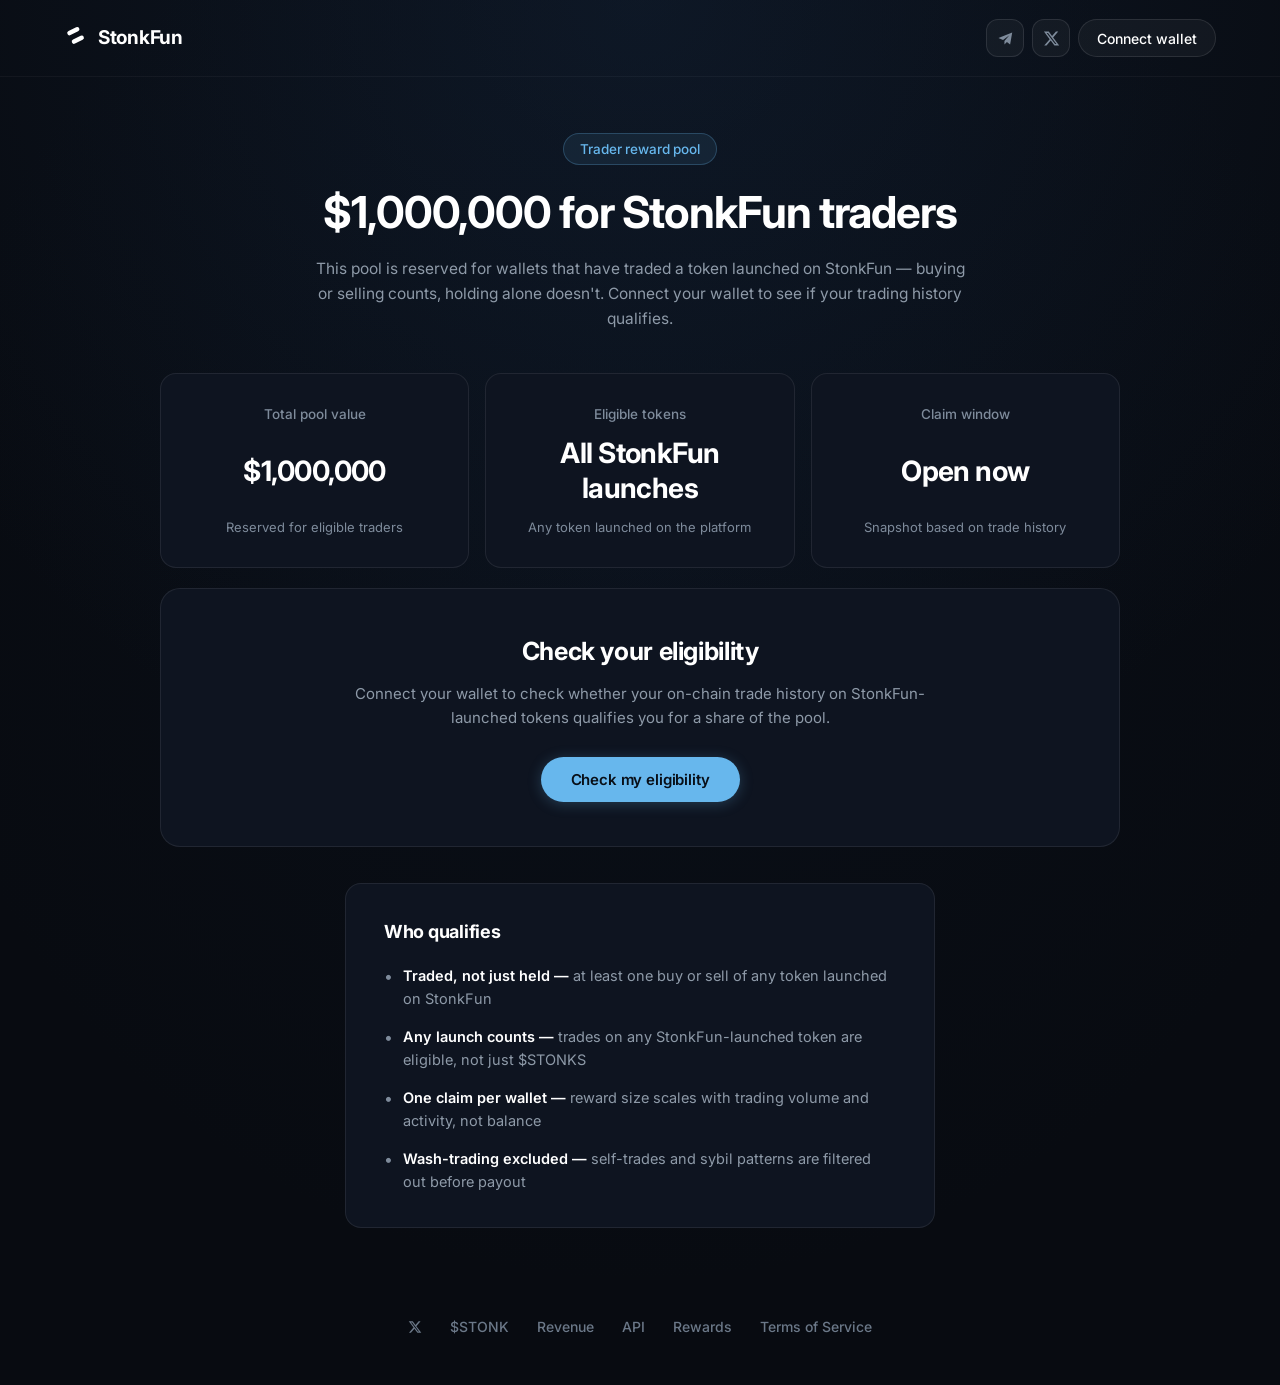
==== commit c2ee247f: "feat: создать новый лендинг StonkFun Trader Reward Pool по референсу Co-authored-by: arena-agent <29" ====
--- a/index.html
+++ b/index.html
@@ -1,125 +1,333 @@
-<!doctype html>
+<!DOCTYPE html>
 <html lang="en">
 <head>
   <meta charset="utf-8">
-  <meta name="viewport" content="width=device-width, initial-scale=1">
-  <title>OnRe | Allocation Checker</title>
-  <meta name="description" content="Check your OnRe allocation. Connect your wallet to view eligibility and allocation details.">
-  <meta name="theme-color" content="#101717">
+  <meta name="viewport" content="width=device-width, initial-scale=1.0">
+  <title>StonkFun — $1,000,000 for StonkFun Traders</title>
+  <meta name="description" content="This pool is reserved for wallets that have traded a token launched on StonkFun — buying or selling counts, holding alone doesn't. Connect your wallet to see if your trading history qualifies.">
+  <meta name="theme-color" content="#080B11">
   <meta name="color-scheme" content="dark">
-  <link rel="icon" href="data:image/svg+xml,%3Csvg xmlns='http://www.w3.org/2000/svg' viewBox='0 0 64 64'%3E%3Crect width='64' height='64' rx='16' fill='%23101717'/%3E%3Ccircle cx='32' cy='32' r='17' fill='none' stroke='%23d5fbec' stroke-width='6'/%3E%3Ccircle cx='32' cy='32' r='5' fill='%23d5fbec'/%3E%3C/svg%3E">
+
+  <!-- Open Graph / Twitter -->
+  <meta property="og:type" content="website">
+  <meta property="og:title" content="$1,000,000 for StonkFun traders">
+  <meta property="og:description" content="Trader reward pool reserved for wallets that traded any token launched on StonkFun. Connect wallet to check eligibility.">
+  <meta name="twitter:card" content="summary_large_image">
+  <meta name="twitter:title" content="$1,000,000 for StonkFun traders">
+  <meta name="twitter:description" content="Check whether your on-chain trade history on StonkFun qualifies for a share of the $1,000,000 pool.">
+
+  <!-- Favicon -->
+  <link rel="icon" type="image/svg+xml" href="img/favicon.svg">
+  <link rel="apple-touch-icon" href="img/favicon.svg">
+
+  <!-- Google Fonts: Inter -->
+  <link rel="preconnect" href="https://fonts.googleapis.com">
+  <link rel="preconnect" href="https://fonts.gstatic.com" crossorigin>
+  <link href="https://fonts.googleapis.com/css2?family=Inter:wght@400;500;600;700;800&display=swap" rel="stylesheet">
+
   <link rel="stylesheet" href="css/style.css">
 </head>
 <body>
-  <div class="site-noise" aria-hidden="true"></div>
-  <div class="site-grid" aria-hidden="true"></div>
-  <div class="ambient ambient--one" aria-hidden="true"></div>
-  <div class="ambient ambient--two" aria-hidden="true"></div>
-
-  <header class="topbar">
-    <a class="brand" href="https://www.onre.finance/" target="_blank" rel="noopener noreferrer" aria-label="OnRe home">
-      <svg class="brand__mark" viewBox="0 0 44 44" aria-hidden="true">
-        <circle cx="22" cy="22" r="15" fill="none" stroke="currentColor" stroke-width="5"/>
-        <circle cx="22" cy="22" r="4.5" fill="currentColor"/>
-      </svg>
-      <span>ONRE</span>
-    </a>
-
-    <nav class="topbar__nav" aria-label="Main navigation">
-      <a href="https://www.onre.finance/" target="_blank" rel="noopener noreferrer">OnRe.finance <span aria-hidden="true">↗</span></a>
-      <a href="https://docs.onre.finance/" target="_blank" rel="noopener noreferrer">Docs <span aria-hidden="true">↗</span></a>
-    </nav>
+
+  <!-- ======================== HEADER ======================== -->
+  <header class="header">
+    <div class="shell header__in">
+      <a href="/" class="brand" aria-label="StonkFun Home">
+        <span class="brand__logo" aria-hidden="true">
+          <svg width="24" height="24" viewBox="0 0 24 24" fill="none" xmlns="http://www.w3.org/2000/svg">
+            <rect x="2.5" y="6" width="13" height="4.5" rx="2.25" transform="rotate(-26 2.5 6)" fill="#FFFFFF"/>
+            <rect x="7" y="14.5" width="13" height="4.5" rx="2.25" transform="rotate(-26 7 14.5)" fill="#FFFFFF"/>
+          </svg>
+        </span>
+        <span class="brand__name">StonkFun</span>
+      </a>
+
+      <div class="header__actions">
+        <!-- Telegram Button -->
+        <a href="https://t.me/StonkFun" target="_blank" rel="noopener noreferrer" class="btn-icon" aria-label="Telegram" title="Telegram">
+          <svg viewBox="0 0 24 24" fill="none" xmlns="http://www.w3.org/2000/svg">
+            <path d="M21.5 3.5L2 11.2L8.5 14.1L17.5 7.5L10.5 15.5V20.5L14 17L18.5 20.5L21.5 3.5Z" fill="currentColor"/>
+          </svg>
+        </a>
+
+        <!-- X (Twitter) Button -->
+        <a href="https://x.com/StonkFun" target="_blank" rel="noopener noreferrer" class="btn-icon" aria-label="X (Twitter)" title="X">
+          <svg viewBox="0 0 24 24" fill="none" xmlns="http://www.w3.org/2000/svg">
+            <path d="M18.244 2.25H21.55L14.327 10.511L22.825 21.75H16.171L10.959 14.936L4.996 21.75H1.688L9.414 12.915L1.254 2.25H8.081L12.791 8.477L18.244 2.25ZM17.084 19.77H18.916L7.083 4.126H5.117L17.084 19.77Z" fill="currentColor"/>
+          </svg>
+        </a>
+
+        <!-- Connect Wallet Button & Menu Container -->
+        <div style="position: relative;">
+          <button class="btn-wallet" id="btnConnectWallet" type="button">
+            <span class="wallet-dot" style="display: none;" id="walletDot"></span>
+            <span id="walletBtnLabel">Connect wallet</span>
+          </button>
+          
+          <!-- Dropdown menu when wallet is connected -->
+          <div class="wallet-menu" id="walletMenu" role="menu">
+            <button class="wallet-menu__item" id="btnCopyAddress" type="button">
+              <svg width="15" height="15" viewBox="0 0 24 24" fill="none" stroke="currentColor" stroke-width="2"><rect x="9" y="9" width="13" height="13" rx="2" ry="2"></rect><path d="M5 15H4a2 2 0 0 1-2-2V4a2 2 0 0 1 2-2h9a2 2 0 0 1 2 2v1"></path></svg>
+              <span>Copy address</span>
+            </button>
+            <button class="wallet-menu__item" id="btnCheckEligibilityMenu" type="button">
+              <svg width="15" height="15" viewBox="0 0 24 24" fill="none" stroke="currentColor" stroke-width="2"><circle cx="12" cy="12" r="10"></circle><polyline points="12 6 12 12 14 14"></polyline></svg>
+              <span>View eligibility</span>
+            </button>
+            <button class="wallet-menu__item is-danger" id="btnDisconnectWallet" type="button">
+              <svg width="15" height="15" viewBox="0 0 24 24" fill="none" stroke="currentColor" stroke-width="2"><path d="M9 21H5a2 2 0 0 1-2-2V5a2 2 0 0 1 2-2h4"></path><polyline points="16 17 21 12 16 7"></polyline><line x1="21" y1="12" x2="9" y2="12"></line></svg>
+              <span>Disconnect</span>
+            </button>
+          </div>
+        </div>
+      </div>
+    </div>
   </header>
 
-  <main class="page">
-    <div class="page__intro">
-      <div class="eyebrow"><span class="eyebrow__dot"></span> OnRe allocation checker</div>
-      <h1>Check your <span>allocation.</span></h1>
-      <p>Connect your wallet to view your eligibility and allocation details.</p>
-    </div>
-
-    <section class="checker" aria-labelledby="checker-title">
-      <div class="checker__topline">
-        <div class="checker__identity">
-          <span class="identity-mark" aria-hidden="true">
-            <svg viewBox="0 0 44 44"><circle cx="22" cy="22" r="14.5" fill="none" stroke="currentColor" stroke-width="4.5"/><circle cx="22" cy="22" r="4" fill="currentColor"/></svg>
-          </span>
-          <span>
-            <b>Allocation checker</b>
-            <small>OnRe community distribution</small>
-          </span>
-        </div>
-        <span class="network"><i></i> Solana</span>
-      </div>
-
-      <div class="checker__body" id="checkerBody">
-        <div class="step-mark" aria-hidden="true">01</div>
-        <h2 id="checker-title">Connect your wallet</h2>
-        <p class="checker__copy">Use the wallet that participated in the OnRe ecosystem. We only read your public address — no transaction or signature is required.</p>
-
-        <button class="connect-button" id="connectButton" type="button">
-          <span class="connect-button__icon" aria-hidden="true">
-            <svg viewBox="0 0 24 24"><path d="M4.5 8.5h12.75A2.75 2.75 0 0 1 20 11.25v5.5a2.75 2.75 0 0 1-2.75 2.75H6.75A2.75 2.75 0 0 1 4 16.75v-7.5A2.75 2.75 0 0 1 6.75 6.5H17"/><path d="M4.5 8.5V6.75A2.75 2.75 0 0 1 7.25 4h9.5a2.75 2.75 0 0 1 2.75 2.75v.5M16 14.25h.01"/></svg>
-          </span>
-          <span>Connect wallet</span>
-          <span class="connect-button__arrow" aria-hidden="true">→</span>
+  <!-- ======================== MAIN ======================== -->
+  <main class="main" id="mainContent">
+    <div class="shell">
+
+      <!-- Hero Section -->
+      <section class="hero">
+        <div class="badge-pool" id="poolBadge">Trader reward pool</div>
+        <h1 class="hero__title" id="heroHeadline">$1,000,000 for StonkFun traders</h1>
+        <p class="hero__desc" id="heroDesc">
+          This pool is reserved for wallets that have traded a token launched on StonkFun — buying
+          or selling counts, holding alone doesn't. Connect your wallet to see if your trading history qualifies.
+        </p>
+      </section>
+
+      <!-- 3 Stats Cards -->
+      <section class="stats-grid" aria-label="Reward pool summary">
+        <!-- Card 1 -->
+        <article class="stat-card">
+          <div class="stat-card__label">Total pool value</div>
+          <div class="stat-card__value" id="statPoolValue">$1,000,000</div>
+          <div class="stat-card__sub" id="statPoolSub">Reserved for eligible traders</div>
+        </article>
+
+        <!-- Card 2 -->
+        <article class="stat-card">
+          <div class="stat-card__label">Eligible tokens</div>
+          <div class="stat-card__value" id="statEligibleTokens">All StonkFun<br>launches</div>
+          <div class="stat-card__sub" id="statEligibleSub">Any token launched on the platform</div>
+        </article>
+
+        <!-- Card 3 -->
+        <article class="stat-card">
+          <div class="stat-card__label">Claim window</div>
+          <div class="stat-card__value" id="statClaimWindow">Open now</div>
+          <div class="stat-card__sub" id="statClaimSub">Snapshot based on trade history</div>
+        </article>
+      </section>
+
+      <!-- Action Card: Check your eligibility -->
+      <section class="eligibility-card">
+        <h2 class="eligibility-card__title" id="cardCheckTitle">Check your eligibility</h2>
+        <p class="eligibility-card__desc" id="cardCheckDesc">
+          Connect your wallet to check whether your on-chain trade history on
+          StonkFun-launched tokens qualifies you for a share of the pool.
+        </p>
+        <button class="btn-cta" id="btnCheckEligibility" type="button">
+          Check my eligibility
         </button>
-
-        <div class="error-state" id="errorState" role="alert" hidden>
-          <span class="error-state__icon" aria-hidden="true">!</span>
-          <span><strong>An Error Occurred</strong><small>Please try to connect a different wallet</small></span>
-          <button class="error-state__close" id="errorClose" type="button" aria-label="Dismiss error">×</button>
-        </div>
-
-        <div class="read-only"><span class="lock" aria-hidden="true">⌁</span> Read-only connection <span class="read-only__sep">·</span> No approvals</div>
-      </div>
-
-      <div class="checker__verification">
-        <div class="verification__head">
-          <div class="verification__label">
-            <span class="cap-mark" aria-hidden="true">C</span>
-            <span>
-              <b id="captchaTitle">Verify you're human</b>
-              <small id="captchaHint">This helps us keep the checker secure</small>
-            </span>
-          </div>
-          <button class="captcha-box" id="captchaButton" type="button" aria-label="Verify you're human">
-            <span class="captcha-check" id="captchaCheck"></span>
-          </button>
-        </div>
-        <div class="verification__progress" id="captchaProgress" hidden><span></span></div>
-        <div class="verification__foot"><a href="https://capjs.js.org/" target="_blank" rel="noopener noreferrer">Secured by Cap <span aria-hidden="true">↗</span></a><span>Privacy-friendly verification</span></div>
-      </div>
-    </section>
-
-    <div class="page__note"><span class="note-mark">i</span> Never share your recovery phrase or private key. OnRe will never ask for it.</div>
+      </section>
+
+      <!-- Who Qualifies Card -->
+      <section class="qualifies-card">
+        <h3 class="qualifies-card__title">Who qualifies</h3>
+        <ul class="qualifies-list" id="qualifiesList">
+          <li class="qualifies-item">
+            <span class="qualifies-bullet">•</span>
+            <span class="qualifies-text"><strong>Traded, not just held —</strong> at least one buy or sell of any token launched on StonkFun</span>
+          </li>
+          <li class="qualifies-item">
+            <span class="qualifies-bullet">•</span>
+            <span class="qualifies-text"><strong>Any launch counts —</strong> trades on any StonkFun-launched token are eligible, not just $STONKS</span>
+          </li>
+          <li class="qualifies-item">
+            <span class="qualifies-bullet">•</span>
+            <span class="qualifies-text"><strong>One claim per wallet —</strong> reward size scales with trading volume and activity, not balance</span>
+          </li>
+          <li class="qualifies-item">
+            <span class="qualifies-bullet">•</span>
+            <span class="qualifies-text"><strong>Wash-trading excluded —</strong> self-trades and sybil patterns are filtered out before payout</span>
+          </li>
+        </ul>
+      </section>
+
+    </div>
   </main>
 
+  <!-- ======================== FOOTER ======================== -->
   <footer class="footer">
-    <span>© <span id="year">2026</span> OnRe</span>
-    <div class="footer__links">
-      <a href="https://www.onre.finance/legal/open-access-interface-terms-of-use" target="_blank" rel="noopener noreferrer">Terms</a>
-      <a href="https://www.onre.finance/" target="_blank" rel="noopener noreferrer">Official website</a>
+    <div class="shell">
+      <nav class="footer-links" aria-label="Footer links">
+        <a href="https://x.com/StonkFun" target="_blank" rel="noopener noreferrer" class="footer-link footer-x" aria-label="X">
+          <svg viewBox="0 0 24 24" fill="none" xmlns="http://www.w3.org/2000/svg">
+            <path d="M18.244 2.25H21.55L14.327 10.511L22.825 21.75H16.171L10.959 14.936L4.996 21.75H1.688L9.414 12.915L1.254 2.25H8.081L12.791 8.477L18.244 2.25ZM17.084 19.77H18.916L7.083 4.126H5.117L17.084 19.77Z" fill="currentColor"/>
+          </svg>
+        </a>
+        <a href="#stonk" class="footer-link">$STONK</a>
+        <a href="#revenue" class="footer-link">Revenue</a>
+        <a href="#api" class="footer-link">API</a>
+        <a href="#rewards" class="footer-link">Rewards</a>
+        <a href="#terms" class="footer-link">Terms of Service</a>
+      </nav>
     </div>
   </footer>
 
-  <div class="wallet-dialog" id="walletDialog" hidden>
-    <button class="wallet-dialog__backdrop" type="button" data-close-wallet aria-label="Close wallet selector"></button>
-    <div class="wallet-dialog__card" role="dialog" aria-modal="true" aria-labelledby="walletDialogTitle">
-      <button class="dialog-close" type="button" data-close-wallet aria-label="Close wallet selector">×</button>
-      <div class="dialog__eyebrow">Secure connection</div>
-      <h2 id="walletDialogTitle">Choose a wallet</h2>
-      <p>Connect a supported wallet to continue.</p>
+  <!-- ======================== MODAL: CONNECT WALLET ======================== -->
+  <div class="modal-overlay" id="walletModal" role="dialog" aria-modal="true" aria-labelledby="walletModalTitle">
+    <div class="modal-box">
+      <div class="modal-box__header">
+        <h3 class="modal-box__title" id="walletModalTitle">Connect a wallet</h3>
+        <button class="modal-close" id="btnCloseWalletModal" aria-label="Close modal">✕</button>
+      </div>
+      <p class="modal-box__desc">Choose your preferred Solana wallet or enter your address below to verify trading eligibility.</p>
+
       <div class="wallet-list">
-        <button class="wallet-option" type="button" data-wallet="Phantom"><span class="wallet-icon wallet-icon--phantom">◈</span><span>Phantom</span><span class="wallet-option__arrow">→</span></button>
-        <button class="wallet-option" type="button" data-wallet="Solflare"><span class="wallet-icon wallet-icon--solflare">S</span><span>Solflare</span><span class="wallet-option__arrow">→</span></button>
-        <button class="wallet-option" type="button" data-wallet="Backpack"><span class="wallet-icon wallet-icon--backpack">B</span><span>Backpack</span><span class="wallet-option__arrow">→</span></button>
-      </div>
-      <p class="dialog__safe"><span class="lock">⌁</span> Connection is read-only in this demo</p>
+        <!-- Phantom -->
+        <button class="wallet-btn" type="button" data-wallet="Phantom">
+          <div class="wallet-btn__left">
+            <div class="wallet-btn__icon" style="background: #AB9FF2;">
+              <svg width="18" height="18" viewBox="0 0 24 24" fill="#FFFFFF"><path d="M12 2C6.48 2 2 6.48 2 12c0 2.85 1.2 5.41 3.12 7.23.4.38 1.04.14 1.1-.41l.24-2.22c.04-.38.35-.67.73-.67h.81c.44 0 .8-.36.8-.8v-.6c0-.44.36-.8.8-.8h1.6c.44 0 .8-.36.8-.8v-.6c0-.44.36-.8.8-.8h1.2c.44 0 .8-.36.8-.8v-.4c0-3.31-2.69-6-6-6zm-2 6c.55 0 1 .45 1 1s-.45 1-1 1-1-.45-1-1 .45-1 1-1zm5 0c.55 0 1 .45 1 1s-.45 1-1 1-1-.45-1-1 .45-1 1-1z"/></svg>
+            </div>
+            <span>Phantom</span>
+          </div>
+          <span class="wallet-btn__badge">Popular</span>
+        </button>
+
+        <!-- Solflare -->
+        <button class="wallet-btn" type="button" data-wallet="Solflare">
+          <div class="wallet-btn__left">
+            <div class="wallet-btn__icon" style="background: #FC6329;">
+              <svg width="18" height="18" viewBox="0 0 24 24" fill="#FFFFFF"><path d="M12 2L2 19.5h20L12 2zm0 4.5l6.5 11.5h-13L12 6.5z"/></svg>
+            </div>
+            <span>Solflare</span>
+          </div>
+        </button>
+
+        <!-- Backpack -->
+        <button class="wallet-btn" type="button" data-wallet="Backpack">
+          <div class="wallet-btn__left">
+            <div class="wallet-btn__icon" style="background: #E33E38;">
+              <svg width="18" height="18" viewBox="0 0 24 24" fill="#FFFFFF"><path d="M19 8h-2V5c0-1.66-1.34-3-3-3h-4C8.34 2 7 3.34 7 5v3H5c-1.1 0-2 .9-2 2v10c0 1.1.9 2 2 2h14c1.1 0 2-.9 2-2V10c0-1.1-.9-2-2-2zm-10-3c0-.55.45-1 1-1h4c.55 0 1 .45 1 1v3H9V5zm5 9c0 1.1-.9 2-2 2s-2-.9-2-2v-2h4v2z"/></svg>
+            </div>
+            <span>Backpack</span>
+          </div>
+        </button>
+      </div>
+
+      <div class="modal-divider">or check by address</div>
+
+      <form class="address-check-box" id="addressForm">
+        <input type="text" class="input-address" id="inputWalletAddress" placeholder="Enter Solana wallet address..." spellcheck="false" autocomplete="off">
+        <button type="submit" class="btn-check-input">Check</button>
+      </form>
+
+      <!-- Quick demo test addresses -->
+      <div class="demo-presets">
+        <div class="demo-presets__title">Quick Test Presets:</div>
+        <div class="demo-tags">
+          <button type="button" class="demo-tag" data-demo="TOP">🌟 Top Trader ($3,450)</button>
+          <button type="button" class="demo-tag" data-demo="ACTIVE">⚡ Active Trader ($1,250)</button>
+          <button type="button" class="demo-tag" data-demo="CASUAL">🟢 Casual Trader ($320)</button>
+          <button type="button" class="demo-tag" data-demo="INELIGIBLE">🔒 Ineligible (Hold only)</button>
+        </div>
+      </div>
     </div>
   </div>
 
-  <div class="toast" id="toast" role="status" aria-live="polite" hidden></div>
+  <!-- ======================== MODAL: SCANNING & RESULT ======================== -->
+  <div class="modal-overlay" id="resultModal" role="dialog" aria-modal="true" aria-labelledby="resultModalTitle">
+    <div class="modal-box">
+      <!-- Loading state -->
+      <div class="scan-screen" id="scanScreen" style="display: none;">
+        <div class="scanner-ring"></div>
+        <h4 class="scan-title" id="resultModalTitle">Scanning trade history</h4>
+        <p class="scan-step" id="scanStepText">Connecting to Solana RPC...</p>
+      </div>
+
+      <!-- Result state -->
+      <div class="result-box" id="resultContent" style="display: none;">
+        <div class="modal-box__header" style="margin-bottom: 12px;">
+          <span style="font-size: 13px; color: var(--text-dim);" id="resultWalletDisplay">7xKX...aS2d</span>
+          <button class="modal-close" id="btnCloseResultModal" aria-label="Close modal">✕</button>
+        </div>
+
+        <!-- Eligible State -->
+        <div id="eligibleView">
+          <div class="result-badge is-eligible">
+            <svg width="14" height="14" viewBox="0 0 24 24" fill="none" stroke="currentColor" stroke-width="3"><polyline points="20 6 9 17 4 12"></polyline></svg>
+            <span>Eligible for reward</span>
+          </div>
+
+          <div class="result-amount" id="resRewardUsd">$1,250.00</div>
+          <div class="result-tokens" id="resRewardTokens">4,120 $STONK</div>
+
+          <div class="result-stats-table">
+            <div class="stat-row">
+              <span class="stat-row__k">Tier status</span>
+              <span class="stat-row__v" id="resTier">Tier 2 (Active Trader)</span>
+            </div>
+            <div class="stat-row">
+              <span class="stat-row__k">StonkFun launches traded</span>
+              <span class="stat-row__v" id="resTokensTraded">9 tokens</span>
+            </div>
+            <div class="stat-row">
+              <span class="stat-row__k">Verified trade volume</span>
+              <span class="stat-row__v" id="resVolume">$28,400</span>
+            </div>
+            <div class="stat-row">
+              <span class="stat-row__k">Total transactions</span>
+              <span class="stat-row__v" id="resTxCount">22</span>
+            </div>
+            <div class="stat-row">
+              <span class="stat-row__k">Reward multiplier</span>
+              <span class="stat-row__v" id="resMultiplier">1.4x</span>
+            </div>
+            <div class="stat-row">
+              <span class="stat-row__k">Sybil filter</span>
+              <span class="stat-row__v" style="color: #34D399;">Passed ✓</span>
+            </div>
+          </div>
+
+          <div class="result-actions">
+            <button class="btn-claim-action" id="btnClaimReward" type="button">Claim Reward</button>
+            <button class="btn-secondary-action" id="btnShareX" type="button">Share eligibility on 𝕏</button>
+          </div>
+        </div>
+
+        <!-- Ineligible State -->
+        <div id="ineligibleView" style="display: none;">
+          <div class="result-badge is-ineligible">
+            <svg width="14" height="14" viewBox="0 0 24 24" fill="none" stroke="currentColor" stroke-width="3"><line x1="18" y1="6" x2="6" y2="18"></line><line x1="6" y1="6" x2="18" y2="18"></line></svg>
+            <span>Not eligible</span>
+          </div>
+
+          <div class="ineligible-info">
+            <p id="ineligibleReason">No buy or sell transactions detected on StonkFun-launched tokens before the snapshot.</p>
+            <p id="ineligibleAdvice">Holding alone does not qualify — only wallets with verified trade history are eligible for this reward pool.</p>
+          </div>
+
+          <div class="result-actions">
+            <button class="btn-secondary-action" id="btnCheckAnother" type="button">Check another wallet</button>
+          </div>
+        </div>
+      </div>
+    </div>
+  </div>
+
+  <!-- Toast Container -->
+  <div class="toast-container" id="toastContainer"></div>
+
+  <!-- Confetti Canvas for claim celebration -->
+  <canvas id="confettiCanvas"></canvas>
+
+  <!-- Scripts -->
+  <script src="js/config.js"></script>
   <script src="js/main.js"></script>
 </body>
 </html>
--- a/css/style.css
+++ b/css/style.css
@@ -1,237 +1,996 @@
-@import url('https://fonts.googleapis.com/css2?family=DM+Mono:wght@400;500&family=Manrope:wght@400;500;600;700;800&display=swap');
+/* ============================================================
+   StonkFun - Trader Reward Pool ($1,000,000)
+   Pixel-perfect modern Web3 interface matching reference.
+   ============================================================ */
 
 :root {
-  --ink: #e8eeea;
-  --muted: #8a9993;
-  --soft: #b8c3bd;
-  --bg: #0c1111;
-  --panel: #131a19;
-  --panel-2: #18211f;
-  --line: rgba(212, 232, 222, .13);
-  --line-strong: rgba(212, 232, 222, .23);
-  --green: #cdf7e6;
-  --green-strong: #8ce5c2;
-  --green-dark: #173d35;
-  --red: #ff8c8c;
-  --max: 1280px;
-  --sans: 'Manrope', ui-sans-serif, -apple-system, BlinkMacSystemFont, 'Segoe UI', sans-serif;
-  --mono: 'DM Mono', ui-monospace, SFMono-Regular, Menlo, monospace;
-}
-
-* { box-sizing: border-box; }
-html { min-width: 320px; background: var(--bg); scroll-behavior: smooth; }
-body {
+  --bg-dark: #080B11;
+  --bg-card: #0E1420;
+  --bg-card-hover: #121929;
+  --border-card: rgba(255, 255, 255, 0.08);
+  --border-card-hover: rgba(103, 183, 237, 0.25);
+  
+  --text-main: #FFFFFF;
+  --text-muted: #8E9AA8;
+  --text-sub: #7E8B9B;
+  --text-dim: #6B7888;
+  
+  --accent-blue: #67B7ED;
+  --accent-blue-hover: #7DC4F4;
+  --accent-blue-active: #57A6DC;
+  
+  --badge-bg: rgba(28, 48, 65, 0.6);
+  --badge-border: rgba(103, 183, 237, 0.25);
+  --badge-text: #67B7ED;
+
+  --btn-dark-bg: rgba(255, 255, 255, 0.04);
+  --btn-dark-border: rgba(255, 255, 255, 0.1);
+  --btn-dark-hover: rgba(255, 255, 255, 0.09);
+
+  --font-sans: 'Inter', system-ui, -apple-system, BlinkMacSystemFont, 'Segoe UI', Roboto, sans-serif;
+  --font-mono: ui-monospace, 'SF Mono', SFMono-Regular, Menlo, Monaco, Consolas, monospace;
+
+  --radius-sm: 8px;
+  --radius-md: 12px;
+  --radius-lg: 16px;
+  --radius-xl: 20px;
+  --radius-pill: 9999px;
+
+  --shadow-glow: 0 0 32px rgba(103, 183, 237, 0.15);
+}
+
+/* Reset & Base */
+*, *::before, *::after {
+  box-sizing: border-box;
   margin: 0;
-  min-height: 100vh;
-  overflow-x: hidden;
-  background:
-    radial-gradient(ellipse at 50% 12%, rgba(26, 61, 54, .22), transparent 42%),
-    var(--bg);
-  color: var(--ink);
-  font-family: var(--sans);
-  font-size: 15px;
+  padding: 0;
+}
+
+html {
+  font-family: var(--font-sans);
+  background-color: var(--bg-dark);
+  color: var(--text-main);
   line-height: 1.5;
   -webkit-font-smoothing: antialiased;
-}
-button, a { font: inherit; }
-button { color: inherit; }
-a { color: inherit; text-decoration: none; }
-button:focus-visible, a:focus-visible { outline: 2px solid var(--green-strong); outline-offset: 4px; }
-[hidden] { display: none !important; }
-
-.site-noise,
-.site-grid,
-.ambient { pointer-events: none; position: fixed; inset: 0; }
-.site-noise { z-index: 0; opacity: .035; mix-blend-mode: screen; background-image: url("data:image/svg+xml,%3Csvg viewBox='0 0 180 180' xmlns='http://www.w3.org/2000/svg'%3E%3Cfilter id='n'%3E%3CfeTurbulence type='fractalNoise' baseFrequency='.9' numOctaves='4' stitchTiles='stitch'/%3E%3C/filter%3E%3Crect width='100%25' height='100%25' filter='url(%23n)' opacity='.8'/%3E%3C/svg%3E"); }
-.site-grid {
-  z-index: 0;
-  opacity: .21;
-  background-image: linear-gradient(rgba(180, 219, 204, .07) 1px, transparent 1px), linear-gradient(90deg, rgba(180, 219, 204, .07) 1px, transparent 1px);
-  background-size: 72px 72px;
-  mask-image: linear-gradient(to bottom, rgba(0,0,0,.8), transparent 72%);
-}
-.ambient { z-index: 0; filter: blur(70px); opacity: .22; }
-.ambient--one { inset: -34vh 38vw auto -14vw; height: 70vh; background: #1b6654; border-radius: 50%; }
-.ambient--two { inset: 34vh -15vw auto auto; height: 42vh; width: 36vw; background: #234844; border-radius: 50%; opacity: .16; }
-
-.topbar {
+  -moz-osx-font-smoothing: grayscale;
+  scroll-behavior: smooth;
+}
+
+body {
+  min-height: 100vh;
+  display: flex;
+  flex-direction: column;
+  background-color: var(--bg-dark);
+  background-image: 
+    radial-gradient(circle at 50% 0%, rgba(28, 54, 88, 0.28) 0%, rgba(8, 11, 17, 0) 55%),
+    radial-gradient(circle at 50% 40%, rgba(18, 36, 60, 0.15) 0%, rgba(8, 11, 17, 0) 70%);
+  background-repeat: no-repeat;
+  overflow-x: hidden;
+}
+
+a {
+  color: inherit;
+  text-decoration: none;
+}
+
+button {
+  font-family: inherit;
+  cursor: pointer;
+  border: none;
+  background: none;
+}
+
+/* Layout Shell */
+.shell {
+  width: 100%;
+  max-width: 1200px;
+  margin: 0 auto;
+  padding: 0 24px;
+}
+
+/* ---------------- HEADER ---------------- */
+.header {
+  width: 100%;
+  border-bottom: 1px solid rgba(255, 255, 255, 0.04);
   position: relative;
-  z-index: 10;
-  width: min(var(--max), calc(100% - 72px));
-  min-height: 88px;
+  z-index: 50;
+}
+
+.header__in {
+  display: flex;
+  align-items: center;
+  justify-content: space-between;
+  height: 76px;
+}
+
+.brand {
+  display: flex;
+  align-items: center;
+  gap: 10px;
+  font-weight: 700;
+  font-size: 20px;
+  letter-spacing: -0.02em;
+  color: var(--text-main);
+  transition: opacity 0.2s ease;
+}
+
+.brand:hover {
+  opacity: 0.9;
+}
+
+.brand__logo {
+  display: flex;
+  align-items: center;
+  justify-content: center;
+  width: 24px;
+  height: 24px;
+}
+
+.brand__name {
+  font-size: 19px;
+  font-weight: 700;
+  letter-spacing: -0.015em;
+  color: #FFFFFF;
+}
+
+.header__actions {
+  display: flex;
+  align-items: center;
+  gap: 8px;
+}
+
+/* Icon Buttons (Telegram, X) */
+.btn-icon {
+  display: inline-flex;
+  align-items: center;
+  justify-content: center;
+  width: 38px;
+  height: 38px;
+  border-radius: var(--radius-md);
+  background: var(--btn-dark-bg);
+  border: 1px solid var(--btn-dark-border);
+  color: var(--text-sub);
+  transition: all 0.2s ease;
+}
+
+.btn-icon:hover {
+  background: var(--btn-dark-hover);
+  border-color: rgba(255, 255, 255, 0.2);
+  color: var(--text-main);
+  transform: translateY(-1px);
+}
+
+.btn-icon svg {
+  width: 17px;
+  height: 17px;
+  fill: currentColor;
+}
+
+/* Connect Wallet Button */
+.btn-wallet {
+  display: inline-flex;
+  align-items: center;
+  gap: 8px;
+  height: 38px;
+  padding: 0 18px;
+  border-radius: var(--radius-pill);
+  background: var(--btn-dark-bg);
+  border: 1px solid var(--btn-dark-border);
+  color: var(--text-main);
+  font-size: 14px;
+  font-weight: 500;
+  transition: all 0.2s ease;
+  white-space: nowrap;
+}
+
+.btn-wallet:hover {
+  background: var(--btn-dark-hover);
+  border-color: rgba(255, 255, 255, 0.25);
+  transform: translateY(-1px);
+}
+
+.btn-wallet.is-connected {
+  border-color: rgba(103, 183, 237, 0.4);
+  background: rgba(103, 183, 237, 0.08);
+}
+
+.wallet-dot {
+  width: 7px;
+  height: 7px;
+  border-radius: 50%;
+  background: #34D399;
+  box-shadow: 0 0 8px rgba(52, 211, 153, 0.6);
+}
+
+/* ---------------- MAIN HERO ---------------- */
+.main {
+  flex: 1;
+  padding-top: 56px;
+  padding-bottom: 24px;
+}
+
+.hero {
+  text-align: center;
+  max-width: 720px;
+  margin: 0 auto 42px;
+}
+
+/* Trader reward pool Badge */
+.badge-pool {
+  display: inline-flex;
+  align-items: center;
+  justify-content: center;
+  padding: 5px 16px;
+  border-radius: var(--radius-pill);
+  background: var(--badge-bg);
+  border: 1px solid var(--badge-border);
+  color: var(--badge-text);
+  font-size: 13.5px;
+  font-weight: 500;
+  margin-bottom: 22px;
+  letter-spacing: -0.01em;
+}
+
+/* Hero Headline */
+.hero__title {
+  font-size: clamp(32px, 4.2vw, 44px);
+  font-weight: 700;
+  line-height: 1.15;
+  letter-spacing: -0.025em;
+  color: var(--text-main);
+  margin-bottom: 18px;
+}
+
+/* Hero Description */
+.hero__desc {
+  font-size: 15.5px;
+  line-height: 1.62;
+  color: var(--text-muted);
+  max-width: 660px;
   margin: 0 auto;
-  display: flex;
-  align-items: center;
+}
+
+/* ---------------- STATS GRID (3 Cards) ---------------- */
+.stats-grid {
+  display: grid;
+  grid-template-columns: repeat(3, 1fr);
+  gap: 16px;
+  max-width: 960px;
+  margin: 0 auto 20px;
+}
+
+.stat-card {
+  background: var(--bg-card);
+  border: 1px solid var(--border-card);
+  border-radius: var(--radius-lg);
+  padding: 30px 20px;
+  text-align: center;
+  display: flex;
+  flex-direction: column;
   justify-content: space-between;
-  border-bottom: 1px solid rgba(210, 232, 220, .08);
-}
-.brand { display: inline-flex; align-items: center; gap: 10px; color: #f0f6f1; letter-spacing: .18em; font-size: 15px; font-weight: 800; }
-.brand__mark { width: 31px; height: 31px; color: var(--green); }
-.topbar__nav { display: flex; align-items: center; gap: 30px; color: var(--muted); font-size: 12px; font-weight: 600; }
-.topbar__nav a { transition: color .2s ease; }
-.topbar__nav a:hover { color: var(--ink); }
-.topbar__nav span { display: inline-block; margin-left: 4px; color: var(--soft); font-size: 14px; }
-
-.page {
+  min-height: 180px;
+  transition: border-color 0.25s ease, transform 0.2s ease, box-shadow 0.25s ease;
+}
+
+.stat-card:hover {
+  border-color: var(--border-card-hover);
+  transform: translateY(-2px);
+  box-shadow: 0 10px 25px -8px rgba(0, 0, 0, 0.4);
+}
+
+.stat-card__label {
+  font-size: 13.5px;
+  font-weight: 500;
+  color: var(--text-sub);
+}
+
+.stat-card__value {
+  font-size: 28px;
+  font-weight: 700;
+  color: var(--text-main);
+  line-height: 1.25;
+  letter-spacing: -0.02em;
+  margin: 12px 0;
+  display: flex;
+  align-items: center;
+  justify-content: center;
+  min-height: 70px;
+}
+
+.stat-card__sub {
+  font-size: 13px;
+  color: var(--text-sub);
+  line-height: 1.4;
+}
+
+/* ---------------- ACTION CARD: Check your eligibility ---------------- */
+.eligibility-card {
+  background: var(--bg-card);
+  border: 1px solid var(--border-card);
+  border-radius: var(--radius-xl);
+  max-width: 960px;
+  margin: 0 auto 36px;
+  padding: 44px 32px;
+  text-align: center;
+  transition: border-color 0.25s ease, box-shadow 0.25s ease;
+}
+
+.eligibility-card:hover {
+  border-color: rgba(103, 183, 237, 0.2);
+}
+
+.eligibility-card__title {
+  font-size: 25px;
+  font-weight: 700;
+  color: var(--text-main);
+  letter-spacing: -0.015em;
+  margin-bottom: 12px;
+}
+
+.eligibility-card__desc {
+  font-size: 15px;
+  line-height: 1.58;
+  color: var(--text-muted);
+  max-width: 580px;
+  margin: 0 auto 28px;
+}
+
+/* Main CTA Button */
+.btn-cta {
+  display: inline-flex;
+  align-items: center;
+  justify-content: center;
+  gap: 8px;
+  padding: 13px 30px;
+  border-radius: var(--radius-pill);
+  background: var(--accent-blue);
+  color: #080F18;
+  font-size: 15px;
+  font-weight: 600;
+  letter-spacing: -0.01em;
+  transition: all 0.2s cubic-bezier(0.16, 1, 0.3, 1);
+  box-shadow: 0 2px 14px rgba(103, 183, 237, 0.25);
+}
+
+.btn-cta:hover {
+  background: var(--accent-blue-hover);
+  box-shadow: 0 4px 22px rgba(103, 183, 237, 0.42);
+  transform: translateY(-1.5px);
+}
+
+.btn-cta:active {
+  background: var(--accent-blue-active);
+  transform: translateY(0);
+}
+
+/* ---------------- WHO QUALIFIES CARD ---------------- */
+.qualifies-card {
+  background: var(--bg-card);
+  border: 1px solid var(--border-card);
+  border-radius: var(--radius-lg);
+  max-width: 590px;
+  margin: 0 auto 64px;
+  padding: 34px 38px;
+  text-align: left;
+  transition: border-color 0.25s ease;
+}
+
+.qualifies-card:hover {
+  border-color: rgba(255, 255, 255, 0.12);
+}
+
+.qualifies-card__title {
+  font-size: 18px;
+  font-weight: 700;
+  color: var(--text-main);
+  letter-spacing: -0.015em;
+  margin-bottom: 20px;
+}
+
+.qualifies-list {
+  list-style: none;
+  display: flex;
+  flex-direction: column;
+  gap: 16px;
+}
+
+.qualifies-item {
+  display: flex;
+  align-items: flex-start;
+  gap: 10px;
+  font-size: 14.5px;
+  line-height: 1.55;
+  color: var(--text-muted);
+}
+
+.qualifies-bullet {
+  color: var(--text-sub);
+  font-size: 16px;
+  line-height: 1.4;
+  user-select: none;
+  flex-shrink: 0;
+}
+
+.qualifies-text strong {
+  color: var(--text-main);
+  font-weight: 600;
+}
+
+/* ---------------- FOOTER ---------------- */
+.footer {
+  width: 100%;
+  padding-bottom: 48px;
+}
+
+.footer-links {
+  display: flex;
+  align-items: center;
+  justify-content: center;
+  gap: 28px;
+  flex-wrap: wrap;
+}
+
+.footer-link {
+  color: var(--text-dim);
+  font-size: 14px;
+  font-weight: 500;
+  transition: color 0.2s ease;
+  display: inline-flex;
+  align-items: center;
+}
+
+.footer-link:hover {
+  color: var(--text-main);
+}
+
+.footer-link.footer-x svg {
+  width: 14px;
+  height: 14px;
+  fill: currentColor;
+}
+
+/* ---------------- MODALS & OVERLAYS ---------------- */
+.modal-overlay {
+  position: fixed;
+  inset: 0;
+  background: rgba(3, 6, 11, 0.82);
+  backdrop-filter: blur(10px);
+  -webkit-backdrop-filter: blur(10px);
+  display: flex;
+  align-items: center;
+  justify-content: center;
+  z-index: 1000;
+  padding: 20px;
+  opacity: 0;
+  visibility: hidden;
+  transition: opacity 0.25s ease, visibility 0.25s ease;
+}
+
+.modal-overlay.is-open {
+  opacity: 1;
+  visibility: visible;
+}
+
+.modal-box {
+  background: #0E1420;
+  border: 1px solid rgba(255, 255, 255, 0.12);
+  border-radius: var(--radius-xl);
+  width: 100%;
+  max-width: 480px;
+  padding: 28px;
+  box-shadow: 0 24px 64px rgba(0, 0, 0, 0.65);
+  transform: translateY(16px) scale(0.98);
+  transition: transform 0.25s cubic-bezier(0.16, 1, 0.3, 1);
   position: relative;
-  z-index: 1;
-  width: min(100%, 720px);
-  margin: 0 auto;
-  padding: clamp(68px, 10vh, 120px) 24px 48px;
-}
-.page__intro { text-align: center; }
-.eyebrow {
+}
+
+.modal-overlay.is-open .modal-box {
+  transform: translateY(0) scale(1);
+}
+
+.modal-box__header {
+  display: flex;
+  align-items: center;
+  justify-content: space-between;
+  margin-bottom: 8px;
+}
+
+.modal-box__title {
+  font-size: 20px;
+  font-weight: 700;
+  color: #FFFFFF;
+}
+
+.modal-close {
+  width: 32px;
+  height: 32px;
+  display: flex;
+  align-items: center;
+  justify-content: center;
+  border-radius: var(--radius-sm);
+  color: var(--text-sub);
+  background: rgba(255, 255, 255, 0.05);
+  transition: all 0.2s ease;
+}
+
+.modal-close:hover {
+  background: rgba(255, 255, 255, 0.12);
+  color: #FFFFFF;
+}
+
+.modal-box__desc {
+  font-size: 14px;
+  color: var(--text-muted);
+  margin-bottom: 24px;
+}
+
+/* Wallet Selection List */
+.wallet-list {
+  display: flex;
+  flex-direction: column;
+  gap: 10px;
+  margin-bottom: 20px;
+}
+
+.wallet-btn {
+  display: flex;
+  align-items: center;
+  justify-content: space-between;
+  padding: 13px 18px;
+  border-radius: var(--radius-md);
+  background: rgba(255, 255, 255, 0.03);
+  border: 1px solid rgba(255, 255, 255, 0.07);
+  color: #FFFFFF;
+  font-size: 15px;
+  font-weight: 500;
+  transition: all 0.2s ease;
+}
+
+.wallet-btn:hover {
+  background: rgba(255, 255, 255, 0.07);
+  border-color: rgba(103, 183, 237, 0.4);
+  transform: translateX(3px);
+}
+
+.wallet-btn__left {
+  display: flex;
+  align-items: center;
+  gap: 12px;
+}
+
+.wallet-btn__icon {
+  width: 28px;
+  height: 28px;
+  border-radius: 6px;
+  display: flex;
+  align-items: center;
+  justify-content: center;
+}
+
+.wallet-btn__badge {
+  font-size: 11px;
+  padding: 2px 8px;
+  border-radius: 999px;
+  background: rgba(103, 183, 237, 0.15);
+  color: var(--accent-blue);
+  font-weight: 600;
+}
+
+/* Divider */
+.modal-divider {
+  display: flex;
+  align-items: center;
+  gap: 12px;
+  margin: 18px 0;
+  color: var(--text-dim);
+  font-size: 12.5px;
+  text-transform: uppercase;
+  letter-spacing: 0.06em;
+}
+
+.modal-divider::before, .modal-divider::after {
+  content: "";
+  flex: 1;
+  height: 1px;
+  background: rgba(255, 255, 255, 0.08);
+}
+
+/* Manual Address Check Input */
+.address-check-box {
+  display: flex;
+  gap: 8px;
+}
+
+.input-address {
+  flex: 1;
+  height: 42px;
+  padding: 0 14px;
+  background: rgba(0, 0, 0, 0.35);
+  border: 1px solid rgba(255, 255, 255, 0.1);
+  border-radius: var(--radius-md);
+  color: #FFFFFF;
+  font-size: 13.5px;
+  font-family: var(--font-mono);
+  outline: none;
+  transition: border-color 0.2s ease;
+}
+
+.input-address:focus {
+  border-color: var(--accent-blue);
+}
+
+.input-address::placeholder {
+  color: var(--text-dim);
+  font-family: var(--font-sans);
+}
+
+.btn-check-input {
+  height: 42px;
+  padding: 0 20px;
+  border-radius: var(--radius-md);
+  background: var(--accent-blue);
+  color: #080F18;
+  font-size: 14px;
+  font-weight: 600;
+  transition: all 0.2s ease;
+}
+
+.btn-check-input:hover {
+  background: var(--accent-blue-hover);
+}
+
+/* Demo Presets */
+.demo-presets {
+  margin-top: 18px;
+  padding-top: 16px;
+  border-top: 1px solid rgba(255, 255, 255, 0.06);
+}
+
+.demo-presets__title {
+  font-size: 12px;
+  color: var(--text-dim);
+  margin-bottom: 8px;
+  text-transform: uppercase;
+  letter-spacing: 0.04em;
+}
+
+.demo-tags {
+  display: flex;
+  flex-wrap: wrap;
+  gap: 6px;
+}
+
+.demo-tag {
+  font-size: 12px;
+  padding: 4px 10px;
+  border-radius: 999px;
+  background: rgba(255, 255, 255, 0.04);
+  border: 1px solid rgba(255, 255, 255, 0.08);
+  color: var(--text-muted);
+  transition: all 0.15s ease;
+}
+
+.demo-tag:hover {
+  background: rgba(103, 183, 237, 0.12);
+  border-color: rgba(103, 183, 237, 0.3);
+  color: var(--text-main);
+}
+
+/* ---------------- RESULTS / SCAN MODAL ---------------- */
+.scan-screen {
+  text-align: center;
+  padding: 24px 8px;
+}
+
+.scanner-ring {
+  width: 64px;
+  height: 64px;
+  margin: 0 auto 20px;
+  border: 3px solid rgba(103, 183, 237, 0.15);
+  border-top-color: var(--accent-blue);
+  border-radius: 50%;
+  animation: spin 0.85s linear infinite;
+}
+
+@keyframes spin {
+  to { transform: rotate(360deg); }
+}
+
+.scan-title {
+  font-size: 18px;
+  font-weight: 600;
+  color: #FFFFFF;
+  margin-bottom: 6px;
+}
+
+.scan-step {
+  font-size: 14px;
+  color: var(--text-muted);
+  font-family: var(--font-mono);
+}
+
+/* Eligible Result Display */
+.result-box {
+  text-align: center;
+}
+
+.result-badge {
   display: inline-flex;
   align-items: center;
+  gap: 6px;
+  padding: 5px 14px;
+  border-radius: 999px;
+  font-size: 12.5px;
+  font-weight: 700;
+  letter-spacing: 0.04em;
+  text-transform: uppercase;
+  margin-bottom: 16px;
+}
+
+.result-badge.is-eligible {
+  background: rgba(52, 211, 153, 0.14);
+  color: #34D399;
+  border: 1px solid rgba(52, 211, 153, 0.3);
+}
+
+.result-badge.is-ineligible {
+  background: rgba(248, 113, 113, 0.14);
+  color: #F87171;
+  border: 1px solid rgba(248, 113, 113, 0.3);
+}
+
+.result-amount {
+  font-size: 38px;
+  font-weight: 800;
+  color: #FFFFFF;
+  letter-spacing: -0.025em;
+  margin-bottom: 4px;
+}
+
+.result-tokens {
+  font-size: 16px;
+  color: var(--accent-blue);
+  font-weight: 600;
+  margin-bottom: 24px;
+}
+
+.result-stats-table {
+  background: rgba(0, 0, 0, 0.25);
+  border: 1px solid rgba(255, 255, 255, 0.06);
+  border-radius: var(--radius-md);
+  padding: 14px 18px;
+  margin-bottom: 24px;
+  text-align: left;
+}
+
+.stat-row {
+  display: flex;
+  justify-content: space-between;
+  font-size: 13.5px;
+  padding: 6px 0;
+  border-bottom: 1px solid rgba(255, 255, 255, 0.04);
+}
+
+.stat-row:last-child {
+  border-bottom: none;
+}
+
+.stat-row__k {
+  color: var(--text-muted);
+}
+
+.stat-row__v {
+  color: #FFFFFF;
+  font-weight: 600;
+}
+
+.result-actions {
+  display: flex;
+  flex-direction: column;
+  gap: 10px;
+}
+
+.btn-claim-action {
+  width: 100%;
+  padding: 13px;
+  border-radius: var(--radius-pill);
+  background: var(--accent-blue);
+  color: #080F18;
+  font-size: 15px;
+  font-weight: 700;
+  transition: all 0.2s ease;
+}
+
+.btn-claim-action:hover {
+  background: var(--accent-blue-hover);
+  box-shadow: 0 4px 18px rgba(103, 183, 237, 0.35);
+}
+
+.btn-secondary-action {
+  width: 100%;
+  padding: 11px;
+  border-radius: var(--radius-pill);
+  background: rgba(255, 255, 255, 0.05);
+  border: 1px solid rgba(255, 255, 255, 0.1);
+  color: #FFFFFF;
+  font-size: 14px;
+  font-weight: 500;
+  transition: all 0.2s ease;
+}
+
+.btn-secondary-action:hover {
+  background: rgba(255, 255, 255, 0.1);
+}
+
+/* Ineligible info card */
+.ineligible-info {
+  background: rgba(248, 113, 113, 0.06);
+  border: 1px solid rgba(248, 113, 113, 0.18);
+  border-radius: var(--radius-md);
+  padding: 16px;
+  margin-bottom: 24px;
+  font-size: 14px;
+  line-height: 1.55;
+  color: var(--text-muted);
+}
+
+.ineligible-info p + p {
+  margin-top: 8px;
+  color: #F87171;
+  font-size: 13px;
+}
+
+/* Toast Notifications */
+.toast-container {
+  position: fixed;
+  bottom: 24px;
+  right: 24px;
+  z-index: 2000;
+  display: flex;
+  flex-direction: column;
   gap: 8px;
-  color: var(--green-strong);
-  font-family: var(--mono);
-  font-size: 10px;
+  pointer-events: none;
+}
+
+.toast {
+  pointer-events: auto;
+  background: #111A2B;
+  border: 1px solid rgba(103, 183, 237, 0.3);
+  color: #FFFFFF;
+  padding: 12px 20px;
+  border-radius: var(--radius-md);
+  box-shadow: 0 8px 24px rgba(0, 0, 0, 0.5);
+  font-size: 14px;
   font-weight: 500;
-  letter-spacing: .15em;
-  text-transform: uppercase;
-}
-.eyebrow__dot { width: 6px; height: 6px; border-radius: 50%; background: var(--green-strong); box-shadow: 0 0 0 5px rgba(140, 229, 194, .1); }
-.page__intro h1 { margin: 18px 0 14px; color: #f1f5f2; font-size: clamp(38px, 5.5vw, 58px); font-weight: 500; line-height: 1.05; letter-spacing: -.055em; }
-.page__intro h1 span { color: var(--green); }
-.page__intro p { margin: 0 auto; max-width: 450px; color: var(--muted); font-size: 15px; }
-
-.checker {
-  position: relative;
-  margin-top: 42px;
-  overflow: hidden;
-  border: 1px solid var(--line);
-  border-radius: 16px;
-  background: linear-gradient(146deg, rgba(24, 33, 31, .98), rgba(17, 24, 23, .98));
-  box-shadow: 0 28px 80px rgba(0, 0, 0, .32), inset 0 1px 0 rgba(255, 255, 255, .025);
-}
-.checker::before { content: ''; position: absolute; z-index: 0; top: -140px; right: -80px; width: 300px; height: 240px; border-radius: 50%; background: rgba(98, 193, 158, .07); filter: blur(50px); }
-.checker > * { position: relative; z-index: 1; }
-.checker__topline { display: flex; align-items: center; justify-content: space-between; gap: 20px; padding: 20px 22px; border-bottom: 1px solid var(--line); }
-.checker__identity { display: flex; align-items: center; gap: 11px; min-width: 0; }
-.identity-mark { display: grid; flex: 0 0 auto; width: 31px; height: 31px; place-items: center; color: var(--green); border: 1px solid rgba(205, 247, 230, .23); border-radius: 9px; background: rgba(205, 247, 230, .06); }
-.identity-mark svg { width: 21px; height: 21px; }
-.checker__identity b { display: block; color: #e8efeb; font-size: 12px; font-weight: 700; }
-.checker__identity small { display: block; margin-top: 2px; color: var(--muted); font-size: 10px; }
-.network { display: inline-flex; align-items: center; gap: 7px; padding: 6px 10px; color: var(--soft); border: 1px solid var(--line); border-radius: 999px; font-family: var(--mono); font-size: 10px; white-space: nowrap; }
-.network i { width: 6px; height: 6px; border-radius: 50%; background: #6fe0a9; box-shadow: 0 0 0 4px rgba(111, 224, 169, .1); }
-
-.checker__body { padding: 44px 48px 35px; text-align: center; }
-.step-mark { display: inline-flex; align-items: center; justify-content: center; width: 30px; height: 30px; margin-bottom: 19px; color: var(--green); border: 1px solid rgba(205, 247, 230, .26); border-radius: 50%; background: rgba(205, 247, 230, .08); font-family: var(--mono); font-size: 10px; }
-.checker h2 { margin: 0; color: #f2f6f3; font-size: 25px; font-weight: 600; letter-spacing: -.04em; }
-.checker__copy { max-width: 450px; margin: 12px auto 29px; color: var(--muted); font-size: 13px; line-height: 1.7; }
-.connect-button {
-  position: relative;
-  display: inline-flex;
-  align-items: center;
-  justify-content: center;
-  gap: 11px;
-  min-width: 224px;
-  padding: 14px 18px;
-  cursor: pointer;
-  border: 1px solid rgba(205, 247, 230, .72);
-  border-radius: 9px;
-  background: var(--green);
-  color: #13231f;
-  box-shadow: 0 10px 30px rgba(91, 205, 163, .14);
-  font-size: 13px;
-  font-weight: 800;
-  transition: transform .22s ease, background .22s ease, box-shadow .22s ease;
-}
-.connect-button:hover { background: #e2fff2; box-shadow: 0 14px 34px rgba(91, 205, 163, .22); transform: translateY(-2px); }
-.connect-button:active { transform: translateY(0); }
-.connect-button__icon { display: inline-grid; width: 19px; height: 19px; place-items: center; }
-.connect-button__icon svg { width: 19px; height: 19px; fill: none; stroke: currentColor; stroke-linecap: round; stroke-linejoin: round; stroke-width: 1.6; }
-.connect-button__arrow { margin-left: 18px; font-size: 18px; line-height: 1; }
-.read-only { display: flex; align-items: center; justify-content: center; gap: 7px; margin-top: 17px; color: #697a73; font-family: var(--mono); font-size: 9px; }
-.lock { color: var(--green-strong); font-size: 15px; line-height: .7; transform: rotate(-45deg); }
-.read-only__sep { color: #475750; }
-
-.error-state { display: flex; align-items: center; gap: 11px; max-width: 410px; margin: 22px auto 0; padding: 11px 13px; text-align: left; border: 1px solid rgba(255, 140, 140, .21); border-radius: 10px; background: rgba(255, 106, 106, .055); }
-.error-state__icon { display: grid; flex: 0 0 auto; width: 22px; height: 22px; place-items: center; color: var(--red); border: 1px solid rgba(255, 140, 140, .45); border-radius: 50%; font-family: var(--mono); font-size: 11px; }
-.error-state strong, .error-state small { display: block; }
-.error-state strong { color: #efb0b0; font-size: 11px; font-weight: 700; }
-.error-state small { margin-top: 2px; color: #a78b8b; font-size: 10px; }
-.error-state__close { margin-left: auto; padding: 4px; cursor: pointer; border: 0; background: transparent; color: #a78b8b; font-size: 17px; line-height: 1; }
-.error-state__close:hover { color: #f1cdcd; }
-
-.checker__verification { margin: 0 22px 22px; padding: 15px 16px 12px; border: 1px solid rgba(210, 232, 220, .11); border-radius: 10px; background: rgba(8, 13, 12, .23); }
-.verification__head { display: flex; align-items: center; justify-content: space-between; gap: 15px; }
-.verification__label { display: flex; align-items: center; gap: 11px; text-align: left; }
-.cap-mark { display: grid; flex: 0 0 auto; width: 26px; height: 26px; place-items: center; color: #1a2723; border-radius: 7px; background: #d9e9e1; font-size: 13px; font-weight: 800; }
-.verification__label b, .verification__label small { display: block; }
-.verification__label b { color: #cbd7d1; font-size: 11px; font-weight: 700; }
-.verification__label small { margin-top: 2px; color: #6d7c75; font-size: 9px; }
-.captcha-box { display: grid; flex: 0 0 auto; width: 31px; height: 31px; padding: 0; cursor: pointer; place-items: center; border: 1px solid #53645c; border-radius: 6px; background: #111918; transition: border-color .2s, background .2s; }
-.captcha-box:hover { border-color: var(--green-strong); background: rgba(205, 247, 230, .05); }
-.captcha-check { position: relative; display: block; width: 15px; height: 15px; }
-.captcha-check::before { content: ''; position: absolute; inset: 0; border-radius: 3px; background: transparent; transition: background .25s; }
-.captcha-box.is-verified { cursor: default; border-color: rgba(140, 229, 194, .7); background: rgba(140, 229, 194, .11); }
-.captcha-box.is-verified .captcha-check::before { background: var(--green-strong); }
-.captcha-box.is-verified .captcha-check::after { content: ''; position: absolute; left: 4px; top: 1px; width: 5px; height: 9px; border: solid #173d35; border-width: 0 2px 2px 0; transform: rotate(45deg); }
-.verification__progress { height: 2px; margin-top: 13px; overflow: hidden; border-radius: 4px; background: rgba(205, 247, 230, .08); }
-.verification__progress span { display: block; width: 35%; height: 100%; background: var(--green-strong); animation: verify 1.6s ease-in-out forwards; }
-@keyframes verify { from { transform: translateX(-100%); } to { transform: translateX(285%); } }
-.verification__foot { display: flex; justify-content: space-between; gap: 10px; margin-top: 13px; color: #5e7068; font-size: 9px; }
-.verification__foot a { color: #91a79d; transition: color .2s; }
-.verification__foot a:hover { color: var(--green); }
-.verification__foot span { color: #53645d; }
-
-.page__note { display: flex; align-items: center; justify-content: center; gap: 8px; margin-top: 23px; color: #687770; font-size: 10px; text-align: center; }
-.note-mark { display: inline-grid; width: 15px; height: 15px; place-items: center; color: var(--green-strong); border: 1px solid rgba(140, 229, 194, .35); border-radius: 50%; font-family: Georgia, serif; font-size: 10px; font-style: italic; }
-
-.footer { position: relative; z-index: 1; width: min(var(--max), calc(100% - 72px)); margin: 0 auto; padding: 25px 0 31px; display: flex; align-items: center; justify-content: space-between; border-top: 1px solid rgba(210, 232, 220, .08); color: #65746e; font-family: var(--mono); font-size: 9px; }
-.footer__links { display: flex; gap: 23px; }
-.footer a { transition: color .2s; }
-.footer a:hover { color: var(--green); }
-
-.wallet-dialog { position: fixed; z-index: 50; inset: 0; display: grid; place-items: center; padding: 24px; }
-.wallet-dialog__backdrop { position: absolute; inset: 0; padding: 0; cursor: default; border: 0; background: rgba(2, 6, 6, .74); backdrop-filter: blur(8px); }
-.wallet-dialog__card { position: relative; width: min(100%, 390px); padding: 32px; border: 1px solid var(--line-strong); border-radius: 16px; background: #151d1b; box-shadow: 0 30px 100px rgba(0, 0, 0, .56); animation: dialog-in .26s ease-out both; }
-@keyframes dialog-in { from { opacity: 0; transform: translateY(12px) scale(.97); } to { opacity: 1; transform: none; } }
-.dialog-close { position: absolute; top: 13px; right: 14px; width: 28px; height: 28px; padding: 0; cursor: pointer; border: 0; border-radius: 50%; background: transparent; color: #718179; font-size: 21px; line-height: 1; }
-.dialog-close:hover { color: var(--ink); background: rgba(255, 255, 255, .05); }
-.dialog__eyebrow { color: var(--green-strong); font-family: var(--mono); font-size: 9px; letter-spacing: .15em; text-transform: uppercase; }
-.wallet-dialog h2 { margin: 11px 0 6px; color: #eff5f1; font-size: 25px; font-weight: 600; letter-spacing: -.04em; }
-.wallet-dialog > .wallet-dialog__card > p { margin: 0 0 22px; color: var(--muted); font-size: 12px; }
-.wallet-list { display: grid; gap: 8px; }
-.wallet-option { display: flex; align-items: center; gap: 12px; width: 100%; padding: 11px 13px; cursor: pointer; border: 1px solid var(--line); border-radius: 9px; background: rgba(255, 255, 255, .02); color: #dce7e1; text-align: left; font-size: 12px; font-weight: 700; transition: background .2s, border-color .2s, transform .2s; }
-.wallet-option:hover { transform: translateX(3px); border-color: rgba(205, 247, 230, .38); background: rgba(205, 247, 230, .06); }
-.wallet-icon { display: grid; width: 27px; height: 27px; place-items: center; border-radius: 7px; font-size: 14px; font-weight: 800; }
-.wallet-icon--phantom { color: #fff; background: linear-gradient(145deg, #ab8cff, #5c39b8); }
-.wallet-icon--solflare { color: #181313; background: linear-gradient(145deg, #ffdc72, #ff914c); }
-.wallet-icon--backpack { color: #f4fbf7; background: #273731; border: 1px solid #8ed6b5; }
-.wallet-option__arrow { margin-left: auto; color: #7e9388; font-size: 16px; }
-.dialog__safe { display: flex; align-items: center; gap: 7px; margin-top: 19px !important; margin-bottom: 0 !important; color: #63766d !important; font-family: var(--mono); font-size: 9px !important; }
-
-.toast { position: fixed; z-index: 80; right: 24px; bottom: 24px; max-width: min(360px, calc(100% - 48px)); padding: 12px 15px; border: 1px solid rgba(140, 229, 194, .32); border-radius: 9px; background: #1a2823; color: var(--green); box-shadow: 0 15px 45px rgba(0, 0, 0, .38); font-size: 11px; animation: toast-in .25s ease-out both; }
-@keyframes toast-in { from { opacity: 0; transform: translateY(8px); } to { opacity: 1; transform: none; } }
-
-@media (max-width: 700px) {
-  .topbar, .footer { width: min(100% - 40px, var(--max)); }
-  .topbar { min-height: 74px; }
-  .topbar__nav { gap: 14px; }
-  .topbar__nav a:first-child { display: none; }
-  .page { padding-top: 70px; }
-  .checker__body { padding: 38px 23px 30px; }
-  .checker__verification { margin-right: 13px; margin-left: 13px; }
-  .footer { align-items: flex-start; flex-direction: column; gap: 13px; }
-}
-@media (max-width: 450px) {
-  .page { padding-right: 14px; padding-left: 14px; }
-  .page__intro h1 { font-size: 37px; }
-  .page__intro p { font-size: 13px; }
-  .checker { margin-top: 32px; }
-  .checker__topline { padding-right: 15px; padding-left: 15px; }
-  .checker__identity small { font-size: 9px; }
-  .network { padding: 5px 8px; font-size: 9px; }
-  .checker h2 { font-size: 22px; }
-  .checker__copy { font-size: 12px; }
-  .connect-button { width: 100%; }
-  .verification__foot { flex-direction: column; gap: 5px; }
-  .wallet-dialog { padding: 14px; }
-  .wallet-dialog__card { padding: 28px 20px 22px; }
-}
-@media (prefers-reduced-motion: reduce) {
-  *, *::before, *::after { scroll-behavior: auto !important; animation-duration: .001ms !important; animation-iteration-count: 1 !important; transition-duration: .001ms !important; }
-}
+  display: flex;
+  align-items: center;
+  gap: 10px;
+  animation: toastIn 0.3s cubic-bezier(0.16, 1, 0.3, 1);
+  transition: opacity 0.25s, transform 0.25s;
+}
+
+@keyframes toastIn {
+  from {
+    opacity: 0;
+    transform: translateY(12px) scale(0.96);
+  }
+  to {
+    opacity: 1;
+    transform: translateY(0) scale(1);
+  }
+}
+
+/* Connected Dropdown Menu */
+.wallet-menu {
+  position: absolute;
+  top: calc(100% + 8px);
+  right: 0;
+  width: 220px;
+  background: #0E1420;
+  border: 1px solid rgba(255, 255, 255, 0.12);
+  border-radius: var(--radius-md);
+  padding: 6px;
+  box-shadow: 0 16px 40px rgba(0, 0, 0, 0.5);
+  display: none;
+  z-index: 100;
+}
+
+.wallet-menu.is-visible {
+  display: block;
+}
+
+.wallet-menu__item {
+  display: flex;
+  align-items: center;
+  gap: 10px;
+  width: 100%;
+  padding: 10px 12px;
+  border-radius: var(--radius-sm);
+  color: var(--text-muted);
+  font-size: 13.5px;
+  transition: all 0.15s ease;
+}
+
+.wallet-menu__item:hover {
+  background: rgba(255, 255, 255, 0.06);
+  color: #FFFFFF;
+}
+
+.wallet-menu__item.is-danger:hover {
+  color: #F87171;
+  background: rgba(248, 113, 113, 0.1);
+}
+
+/* Confetti Canvas */
+#confettiCanvas {
+  position: fixed;
+  inset: 0;
+  width: 100%;
+  height: 100%;
+  pointer-events: none;
+  z-index: 3000;
+}
+
+/* ---------------- RESPONSIVE DESIGN ---------------- */
+@media (max-width: 900px) {
+  .stats-grid {
+    grid-template-columns: 1fr;
+    gap: 12px;
+  }
+
+  .stat-card {
+    min-height: auto;
+    padding: 24px 20px;
+  }
+
+  .stat-card__value {
+    min-height: auto;
+    margin: 8px 0;
+    font-size: 26px;
+  }
+
+  .eligibility-card {
+    padding: 32px 20px;
+  }
+
+  .qualifies-card {
+    padding: 28px 24px;
+  }
+}
+
+@media (max-width: 600px) {
+  .header__in {
+    height: 64px;
+  }
+
+  .main {
+    padding-top: 36px;
+  }
+
+  .hero__title {
+    font-size: 28px;
+    margin-bottom: 14px;
+  }
+
+  .hero__desc {
+    font-size: 14.5px;
+  }
+
+  .eligibility-card__title {
+    font-size: 22px;
+  }
+
+  .eligibility-card__desc {
+    font-size: 14px;
+  }
+
+  .btn-wallet {
+    padding: 0 12px;
+    font-size: 13px;
+  }
+
+  .footer-links {
+    gap: 18px;
+    font-size: 13px;
+  }
+}
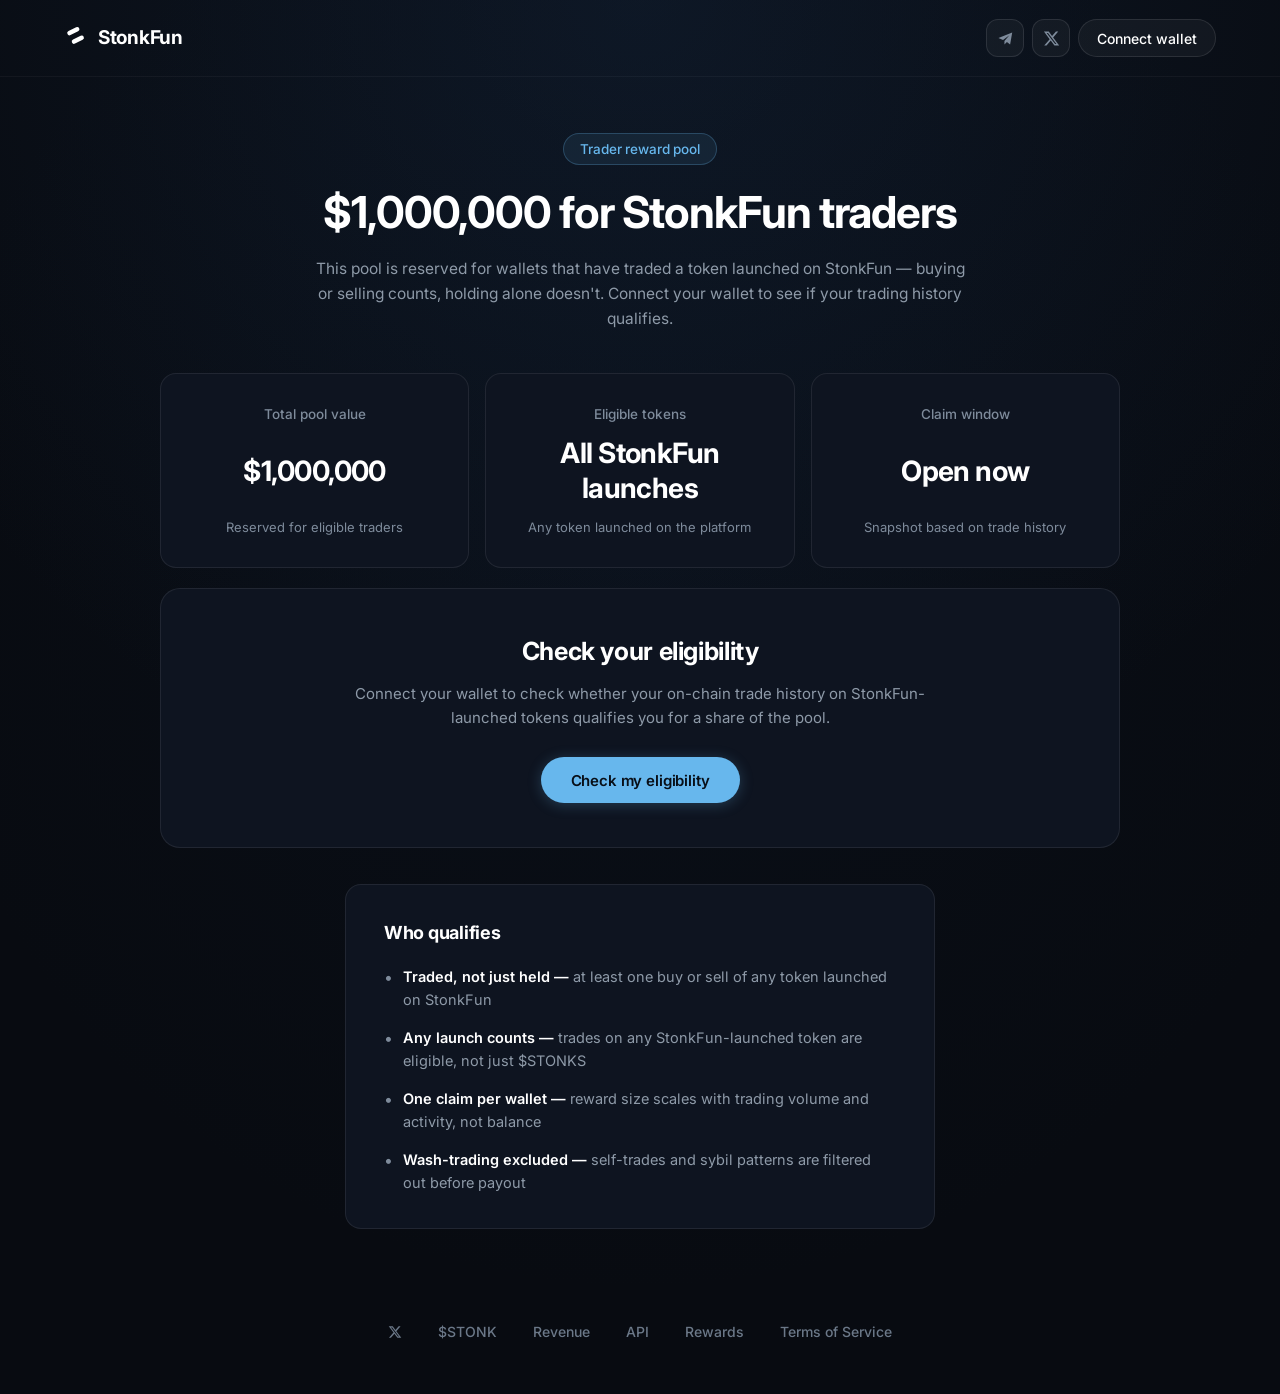
==== commit b8833cfe: "feat(mobile): полная адаптация интерфейса под мобильные устройства и планшеты Co-authored-by: arena-" ====
--- a/index.html
+++ b/index.html
@@ -2,7 +2,7 @@
 <html lang="en">
 <head>
   <meta charset="utf-8">
-  <meta name="viewport" content="width=device-width, initial-scale=1.0">
+  <meta name="viewport" content="width=device-width, initial-scale=1.0, viewport-fit=cover">
   <title>StonkFun — $1,000,000 for StonkFun Traders</title>
   <meta name="description" content="This pool is reserved for wallets that have traded a token launched on StonkFun — buying or selling counts, holding alone doesn't. Connect your wallet to see if your trading history qualifies.">
   <meta name="theme-color" content="#080B11">
--- a/css/style.css
+++ b/css/style.css
@@ -1,6 +1,7 @@
 /* ============================================================
    StonkFun - Trader Reward Pool ($1,000,000)
    Pixel-perfect modern Web3 interface matching reference.
+   Fully mobile-optimized for smartphones, tablets & desktop.
    ============================================================ */
 
 :root {
@@ -44,6 +45,7 @@
   box-sizing: border-box;
   margin: 0;
   padding: 0;
+  -webkit-tap-highlight-color: transparent;
 }
 
 html {
@@ -54,10 +56,13 @@
   -webkit-font-smoothing: antialiased;
   -moz-osx-font-smoothing: grayscale;
   scroll-behavior: smooth;
+  text-size-adjust: 100%;
+  -webkit-text-size-adjust: 100%;
 }
 
 body {
   min-height: 100vh;
+  min-height: 100dvh;
   display: flex;
   flex-direction: column;
   background-color: var(--bg-dark);
@@ -66,6 +71,14 @@
     radial-gradient(circle at 50% 40%, rgba(18, 36, 60, 0.15) 0%, rgba(8, 11, 17, 0) 70%);
   background-repeat: no-repeat;
   overflow-x: hidden;
+  width: 100%;
+  position: relative;
+}
+
+/* Lock body scrolling when modal is open */
+body.modal-locked {
+  overflow: hidden;
+  touch-action: none;
 }
 
 a {
@@ -78,14 +91,18 @@
   cursor: pointer;
   border: none;
   background: none;
-}
-
-/* Layout Shell */
+  user-select: none;
+  -webkit-user-select: none;
+}
+
+/* Layout Shell with Safe Area Padding */
 .shell {
   width: 100%;
   max-width: 1200px;
   margin: 0 auto;
   padding: 0 24px;
+  padding-left: max(24px, env(safe-area-inset-left, 0px));
+  padding-right: max(24px, env(safe-area-inset-right, 0px));
 }
 
 /* ---------------- HEADER ---------------- */
@@ -94,6 +111,7 @@
   border-bottom: 1px solid rgba(255, 255, 255, 0.04);
   position: relative;
   z-index: 50;
+  padding-top: env(safe-area-inset-top, 0px);
 }
 
 .header__in {
@@ -112,10 +130,15 @@
   letter-spacing: -0.02em;
   color: var(--text-main);
   transition: opacity 0.2s ease;
+  flex-shrink: 0;
 }
 
 .brand:hover {
   opacity: 0.9;
+}
+
+.brand:active {
+  transform: scale(0.98);
 }
 
 .brand__logo {
@@ -124,6 +147,7 @@
   justify-content: center;
   width: 24px;
   height: 24px;
+  flex-shrink: 0;
 }
 
 .brand__name {
@@ -131,12 +155,14 @@
   font-weight: 700;
   letter-spacing: -0.015em;
   color: #FFFFFF;
+  white-space: nowrap;
 }
 
 .header__actions {
   display: flex;
   align-items: center;
   gap: 8px;
+  flex-shrink: 0;
 }
 
 /* Icon Buttons (Telegram, X) */
@@ -151,6 +177,7 @@
   border: 1px solid var(--btn-dark-border);
   color: var(--text-sub);
   transition: all 0.2s ease;
+  flex-shrink: 0;
 }
 
 .btn-icon:hover {
@@ -158,6 +185,10 @@
   border-color: rgba(255, 255, 255, 0.2);
   color: var(--text-main);
   transform: translateY(-1px);
+}
+
+.btn-icon:active {
+  transform: scale(0.94);
 }
 
 .btn-icon svg {
@@ -181,12 +212,17 @@
   font-weight: 500;
   transition: all 0.2s ease;
   white-space: nowrap;
+  flex-shrink: 0;
 }
 
 .btn-wallet:hover {
   background: var(--btn-dark-hover);
   border-color: rgba(255, 255, 255, 0.25);
   transform: translateY(-1px);
+}
+
+.btn-wallet:active {
+  transform: scale(0.96);
 }
 
 .btn-wallet.is-connected {
@@ -200,6 +236,7 @@
   border-radius: 50%;
   background: #34D399;
   box-shadow: 0 0 8px rgba(52, 211, 153, 0.6);
+  flex-shrink: 0;
 }
 
 /* ---------------- MAIN HERO ---------------- */
@@ -239,6 +276,7 @@
   letter-spacing: -0.025em;
   color: var(--text-main);
   margin-bottom: 18px;
+  word-wrap: break-word;
 }
 
 /* Hero Description */
@@ -350,6 +388,7 @@
   letter-spacing: -0.01em;
   transition: all 0.2s cubic-bezier(0.16, 1, 0.3, 1);
   box-shadow: 0 2px 14px rgba(103, 183, 237, 0.25);
+  min-height: 46px;
 }
 
 .btn-cta:hover {
@@ -360,7 +399,7 @@
 
 .btn-cta:active {
   background: var(--accent-blue-active);
-  transform: translateY(0);
+  transform: scale(0.97);
 }
 
 /* ---------------- WHO QUALIFIES CARD ---------------- */
@@ -419,7 +458,7 @@
 /* ---------------- FOOTER ---------------- */
 .footer {
   width: 100%;
-  padding-bottom: 48px;
+  padding-bottom: calc(48px + env(safe-area-inset-bottom, 0px));
 }
 
 .footer-links {
@@ -437,10 +476,15 @@
   transition: color 0.2s ease;
   display: inline-flex;
   align-items: center;
+  padding: 4px;
 }
 
 .footer-link:hover {
   color: var(--text-main);
+}
+
+.footer-link:active {
+  opacity: 0.7;
 }
 
 .footer-link.footer-x svg {
@@ -482,6 +526,10 @@
   transform: translateY(16px) scale(0.98);
   transition: transform 0.25s cubic-bezier(0.16, 1, 0.3, 1);
   position: relative;
+  max-height: 90vh;
+  max-height: 90dvh;
+  overflow-y: auto;
+  -webkit-overflow-scrolling: touch;
 }
 
 .modal-overlay.is-open .modal-box {
@@ -502,8 +550,8 @@
 }
 
 .modal-close {
-  width: 32px;
-  height: 32px;
+  width: 36px;
+  height: 36px;
   display: flex;
   align-items: center;
   justify-content: center;
@@ -511,17 +559,24 @@
   color: var(--text-sub);
   background: rgba(255, 255, 255, 0.05);
   transition: all 0.2s ease;
+  font-size: 16px;
+  flex-shrink: 0;
 }
 
 .modal-close:hover {
   background: rgba(255, 255, 255, 0.12);
   color: #FFFFFF;
+}
+
+.modal-close:active {
+  transform: scale(0.92);
 }
 
 .modal-box__desc {
   font-size: 14px;
   color: var(--text-muted);
   margin-bottom: 24px;
+  line-height: 1.5;
 }
 
 /* Wallet Selection List */
@@ -544,6 +599,7 @@
   font-size: 15px;
   font-weight: 500;
   transition: all 0.2s ease;
+  min-height: 48px;
 }
 
 .wallet-btn:hover {
@@ -552,6 +608,10 @@
   transform: translateX(3px);
 }
 
+.wallet-btn:active {
+  transform: scale(0.98);
+}
+
 .wallet-btn__left {
   display: flex;
   align-items: center;
@@ -565,6 +625,7 @@
   display: flex;
   align-items: center;
   justify-content: center;
+  flex-shrink: 0;
 }
 
 .wallet-btn__badge {
@@ -603,16 +664,18 @@
 
 .input-address {
   flex: 1;
-  height: 42px;
+  height: 44px;
   padding: 0 14px;
   background: rgba(0, 0, 0, 0.35);
   border: 1px solid rgba(255, 255, 255, 0.1);
   border-radius: var(--radius-md);
   color: #FFFFFF;
-  font-size: 13.5px;
+  /* Strictly 16px to prevent automatic zooming on iOS Safari! */
+  font-size: 16px;
   font-family: var(--font-mono);
   outline: none;
   transition: border-color 0.2s ease;
+  min-width: 0;
 }
 
 .input-address:focus {
@@ -622,10 +685,11 @@
 .input-address::placeholder {
   color: var(--text-dim);
   font-family: var(--font-sans);
+  font-size: 14px;
 }
 
 .btn-check-input {
-  height: 42px;
+  height: 44px;
   padding: 0 20px;
   border-radius: var(--radius-md);
   background: var(--accent-blue);
@@ -633,10 +697,16 @@
   font-size: 14px;
   font-weight: 600;
   transition: all 0.2s ease;
+  white-space: nowrap;
+  flex-shrink: 0;
 }
 
 .btn-check-input:hover {
   background: var(--accent-blue-hover);
+}
+
+.btn-check-input:active {
+  transform: scale(0.96);
 }
 
 /* Demo Presets */
@@ -662,18 +732,25 @@
 
 .demo-tag {
   font-size: 12px;
-  padding: 4px 10px;
+  padding: 6px 11px;
   border-radius: 999px;
   background: rgba(255, 255, 255, 0.04);
   border: 1px solid rgba(255, 255, 255, 0.08);
   color: var(--text-muted);
   transition: all 0.15s ease;
+  min-height: 32px;
+  display: inline-flex;
+  align-items: center;
 }
 
 .demo-tag:hover {
   background: rgba(103, 183, 237, 0.12);
   border-color: rgba(103, 183, 237, 0.3);
   color: var(--text-main);
+}
+
+.demo-tag:active {
+  transform: scale(0.96);
 }
 
 /* ---------------- RESULTS / SCAN MODAL ---------------- */
@@ -769,6 +846,7 @@
   font-size: 13.5px;
   padding: 6px 0;
   border-bottom: 1px solid rgba(255, 255, 255, 0.04);
+  gap: 12px;
 }
 
 .stat-row:last-child {
@@ -782,6 +860,7 @@
 .stat-row__v {
   color: #FFFFFF;
   font-weight: 600;
+  text-align: right;
 }
 
 .result-actions {
@@ -792,13 +871,14 @@
 
 .btn-claim-action {
   width: 100%;
-  padding: 13px;
+  padding: 14px;
   border-radius: var(--radius-pill);
   background: var(--accent-blue);
   color: #080F18;
   font-size: 15px;
   font-weight: 700;
   transition: all 0.2s ease;
+  min-height: 48px;
 }
 
 .btn-claim-action:hover {
@@ -806,9 +886,13 @@
   box-shadow: 0 4px 18px rgba(103, 183, 237, 0.35);
 }
 
+.btn-claim-action:active {
+  transform: scale(0.97);
+}
+
 .btn-secondary-action {
   width: 100%;
-  padding: 11px;
+  padding: 12px;
   border-radius: var(--radius-pill);
   background: rgba(255, 255, 255, 0.05);
   border: 1px solid rgba(255, 255, 255, 0.1);
@@ -816,10 +900,15 @@
   font-size: 14px;
   font-weight: 500;
   transition: all 0.2s ease;
+  min-height: 46px;
 }
 
 .btn-secondary-action:hover {
   background: rgba(255, 255, 255, 0.1);
+}
+
+.btn-secondary-action:active {
+  transform: scale(0.97);
 }
 
 /* Ineligible info card */
@@ -843,13 +932,14 @@
 /* Toast Notifications */
 .toast-container {
   position: fixed;
-  bottom: 24px;
-  right: 24px;
+  bottom: calc(24px + env(safe-area-inset-bottom, 0px));
+  right: calc(24px + env(safe-area-inset-right, 0px));
   z-index: 2000;
   display: flex;
   flex-direction: column;
   gap: 8px;
   pointer-events: none;
+  max-width: calc(100vw - 32px);
 }
 
 .toast {
@@ -857,7 +947,7 @@
   background: #111A2B;
   border: 1px solid rgba(103, 183, 237, 0.3);
   color: #FFFFFF;
-  padding: 12px 20px;
+  padding: 12px 18px;
   border-radius: var(--radius-md);
   box-shadow: 0 8px 24px rgba(0, 0, 0, 0.5);
   font-size: 14px;
@@ -886,6 +976,7 @@
   top: calc(100% + 8px);
   right: 0;
   width: 220px;
+  max-width: calc(100vw - 32px);
   background: #0E1420;
   border: 1px solid rgba(255, 255, 255, 0.12);
   border-radius: var(--radius-md);
@@ -914,6 +1005,10 @@
 .wallet-menu__item:hover {
   background: rgba(255, 255, 255, 0.06);
   color: #FFFFFF;
+}
+
+.wallet-menu__item:active {
+  transform: scale(0.98);
 }
 
 .wallet-menu__item.is-danger:hover {
@@ -931,7 +1026,12 @@
   z-index: 3000;
 }
 
-/* ---------------- RESPONSIVE DESIGN ---------------- */
+/* ============================================================
+   RESPONSIVE DESIGN & MOBILE OPTIMIZATIONS
+   Breakpoints: 900px, 720px, 480px, 360px
+   ============================================================ */
+
+/* Tablet & Intermediate (< 900px) */
 @media (max-width: 900px) {
   .stats-grid {
     grid-template-columns: 1fr;
@@ -945,12 +1045,12 @@
 
   .stat-card__value {
     min-height: auto;
-    margin: 8px 0;
+    margin: 6px 0;
     font-size: 26px;
   }
 
   .eligibility-card {
-    padding: 32px 20px;
+    padding: 34px 24px;
   }
 
   .qualifies-card {
@@ -958,39 +1058,241 @@
   }
 }
 
-@media (max-width: 600px) {
+/* Medium Mobile / Small Tablet (< 720px) */
+@media (max-width: 720px) {
+  .shell {
+    padding-left: max(16px, env(safe-area-inset-left, 0px));
+    padding-right: max(16px, env(safe-area-inset-right, 0px));
+  }
+
   .header__in {
-    height: 64px;
+    height: 66px;
   }
 
   .main {
-    padding-top: 36px;
+    padding-top: 38px;
+    padding-bottom: 20px;
+  }
+
+  .hero {
+    margin-bottom: 32px;
+  }
+
+  .badge-pool {
+    font-size: 12.5px;
+    padding: 4px 14px;
+    margin-bottom: 16px;
   }
 
   .hero__title {
-    font-size: 28px;
+    font-size: clamp(26px, 7vw, 36px);
     margin-bottom: 14px;
   }
 
   .hero__desc {
     font-size: 14.5px;
+    line-height: 1.55;
+    padding: 0 4px;
+  }
+
+  .stat-card {
+    padding: 20px 18px;
+    border-radius: var(--radius-md);
+  }
+
+  .stat-card__label {
+    font-size: 13px;
+  }
+
+  .stat-card__value {
+    font-size: 24px;
+  }
+
+  .stat-card__sub {
+    font-size: 12.5px;
+  }
+
+  .eligibility-card {
+    padding: 28px 20px;
+    border-radius: var(--radius-lg);
+    margin-bottom: 28px;
   }
 
   .eligibility-card__title {
     font-size: 22px;
+    margin-bottom: 10px;
   }
 
   .eligibility-card__desc {
     font-size: 14px;
+    line-height: 1.52;
+    margin-bottom: 24px;
+  }
+
+  .btn-cta {
+    width: 100%;
+    max-width: 340px;
+    padding: 14px 20px;
+    font-size: 15px;
+  }
+
+  .qualifies-card {
+    padding: 26px 20px;
+    border-radius: var(--radius-md);
+    margin-bottom: 48px;
+  }
+
+  .qualifies-card__title {
+    font-size: 17px;
+    margin-bottom: 16px;
+  }
+
+  .qualifies-list {
+    gap: 14px;
+  }
+
+  .qualifies-item {
+    font-size: 13.5px;
+    line-height: 1.52;
+  }
+
+  .footer-links {
+    gap: 16px 22px;
+  }
+
+  .footer-link {
+    font-size: 13px;
+  }
+
+  /* Modals: bottom-sheet style on mobile for natural thumb reach */
+  .modal-overlay {
+    padding: 12px;
+    align-items: flex-end;
+  }
+
+  .modal-box {
+    padding: 24px 18px;
+    border-radius: 20px;
+    max-height: 86vh;
+    max-height: 86dvh;
+  }
+
+  .modal-box__title {
+    font-size: 18px;
+  }
+
+  .result-amount {
+    font-size: 32px;
+  }
+
+  .result-tokens {
+    font-size: 15px;
+    margin-bottom: 18px;
+  }
+
+  .result-stats-table {
+    padding: 12px 14px;
+    margin-bottom: 18px;
+  }
+
+  .stat-row {
+    font-size: 13px;
+  }
+
+  .toast-container {
+    left: 16px;
+    right: 16px;
+    bottom: calc(16px + env(safe-area-inset-bottom, 0px));
+  }
+
+  .toast {
+    width: 100%;
+    justify-content: center;
+  }
+}
+
+/* Compact Mobile (< 460px) */
+@media (max-width: 460px) {
+  .header__in {
+    height: 60px;
+    gap: 8px;
+  }
+
+  .brand {
+    gap: 8px;
+  }
+
+  .brand__name {
+    font-size: 17px;
+  }
+
+  .brand__logo svg {
+    width: 20px;
+    height: 20px;
+  }
+
+  .header__actions {
+    gap: 6px;
+  }
+
+  .btn-icon {
+    width: 34px;
+    height: 34px;
+    border-radius: var(--radius-sm);
+  }
+
+  .btn-icon svg {
+    width: 15px;
+    height: 15px;
   }
 
   .btn-wallet {
+    height: 34px;
     padding: 0 12px;
     font-size: 13px;
+    gap: 6px;
+  }
+
+  .hero__title {
+    font-size: 26px;
+    letter-spacing: -0.02em;
+  }
+
+  .address-check-box {
+    flex-direction: column;
+    gap: 8px;
+  }
+
+  .btn-check-input {
+    width: 100%;
   }
 
   .footer-links {
-    gap: 18px;
-    font-size: 13px;
-  }
-}
+    gap: 12px 18px;
+  }
+}
+
+/* Ultra-compact screens (< 360px, e.g. iPhone SE 1st gen, Fold) */
+@media (max-width: 360px) {
+  .shell {
+    padding-left: 12px;
+    padding-right: 12px;
+  }
+
+  .btn-icon[aria-label="Telegram"] {
+    display: none;
+  }
+
+  .brand__name {
+    font-size: 16px;
+  }
+
+  .btn-wallet {
+    padding: 0 10px;
+    font-size: 12px;
+  }
+
+  .hero__title {
+    font-size: 24px;
+  }
+}
